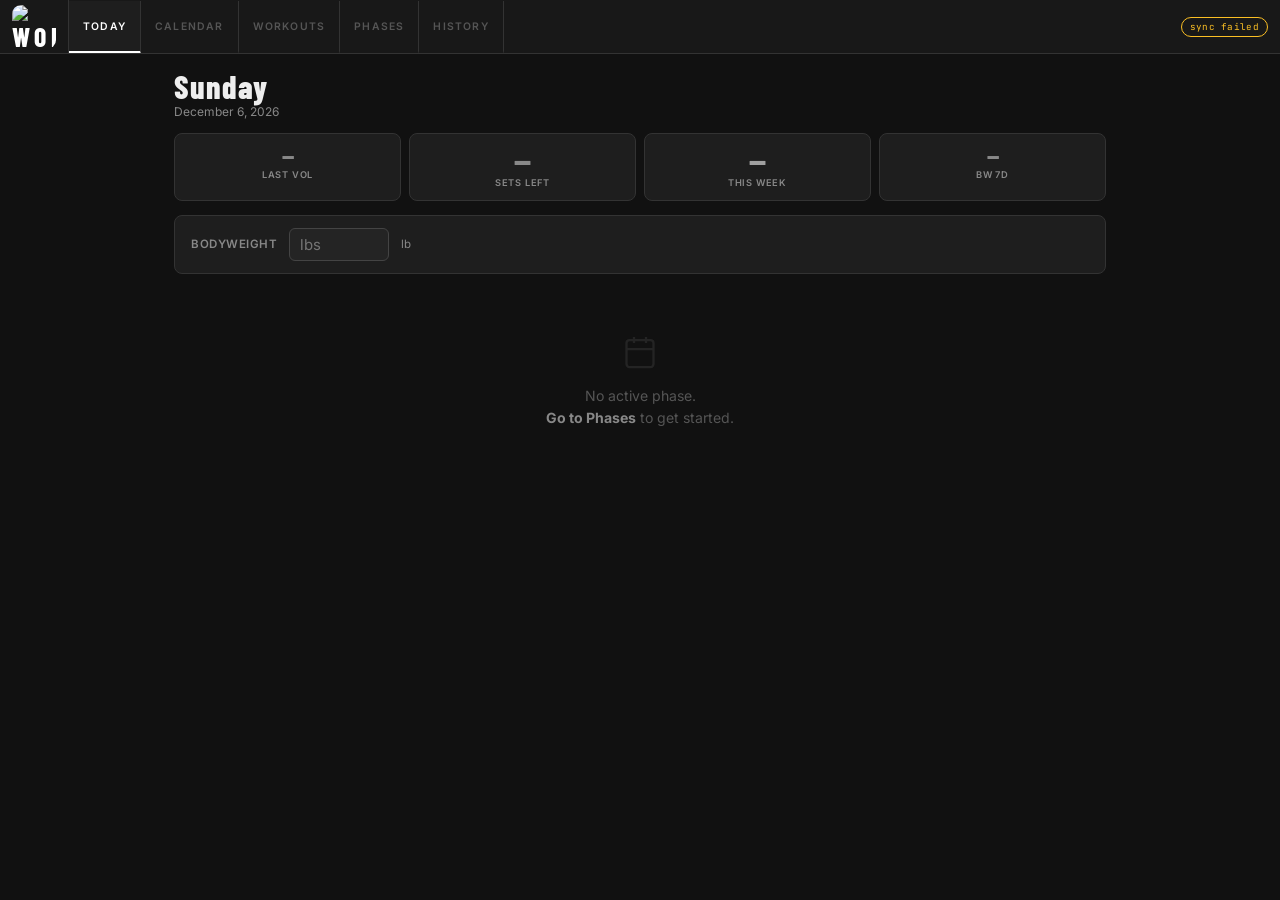
==== index.html @ 8be65e5a "Update index.html" ====
<!DOCTYPE html>
<html lang="en">
<head>
<meta charset="UTF-8">
<meta name="viewport" content="width=device-width, initial-scale=1.0, maximum-scale=1.0, user-scalable=no">
<title>WORK</title>
<link rel="icon" type="image/png" href="./icon-192.png">
<link rel="apple-touch-icon" href="./icon-512.png">
<link rel="manifest" href="./manifest.json">
<meta name="theme-color" content="#111111">
<meta name="apple-mobile-web-app-capable" content="yes">
<meta name="mobile-web-app-capable" content="yes">
<meta name="apple-mobile-web-app-status-bar-style" content="black-translucent">
<meta name="apple-mobile-web-app-title" content="WORK">
<link href="https://fonts.googleapis.com/css2?family=Barlow+Condensed:wght@500;600;700;800&family=Inter:wght@400;500;600&family=JetBrains+Mono:wght@400;500&display=swap" rel="stylesheet">
<style>
:root{
  --bg:#111111;--s0:#181818;--s1:#1e1e1e;--s2:#242424;--s3:#2a2a2a;
  --b0:#333333;--b1:#444444;--b2:#555555;
  --red:#ffffff;--red2:#dddddd;--redg:rgba(255,255,255,.08);
  --blue:#a0a0a0;--blue2:#888888;--blueg:rgba(160,160,160,.1);
  --green:#4ade80;--greeng:rgba(74,222,128,.1);
  --purple:#c084fc;--purpleg:rgba(192,132,252,.1);
  --orange:#fbbf24;--orangeg:rgba(251,191,36,.1);
  --text:#bbbbbb;--text2:#eeeeee;--muted:#555555;--muted2:#888888;
  --danger:#ff5555;--r:8px;
}
*{box-sizing:border-box;margin:0;padding:0;-webkit-tap-highlight-color:transparent}
html,body{height:100%;overflow:hidden;overscroll-behavior:none}
body{background:var(--bg);color:var(--text);font-family:'Inter',sans-serif;font-size:14px;position:fixed;top:0;left:0;right:0;bottom:0;overflow:hidden;overscroll-behavior:none}
#scroll{position:absolute;inset:0;overflow-y:auto;overflow-x:hidden;-webkit-overflow-scrolling:touch;overscroll-behavior-y:contain}

/* NAV */
nav{background:var(--s0);border-bottom:1px solid var(--b0);position:fixed;top:0;left:0;right:0;z-index:200;display:flex;align-items:stretch;height:calc(54px + env(safe-area-inset-top));padding-top:env(safe-area-inset-top);touch-action:none;user-select:none;-webkit-user-select:none;-webkit-touch-callout:none}
nav img{-webkit-user-drag:none;user-drag:none;pointer-events:none}
.nav-logo{font-family:'Barlow Condensed',sans-serif;font-size:1.6rem;font-weight:800;letter-spacing:5px;color:var(--red);padding:0 18px;border-right:1px solid var(--b0);display:flex;align-items:center;flex-shrink:0}
.nav-tabs{display:flex;flex:1;overflow-x:auto;scrollbar-width:none;touch-action:pan-x}
.nav-tabs::-webkit-scrollbar{display:none}
.nav-tab{padding:0 14px;font-size:0.65rem;font-weight:600;letter-spacing:1.2px;text-transform:uppercase;color:var(--muted);cursor:pointer;display:flex;align-items:center;border-right:1px solid var(--b0);white-space:nowrap;border-bottom:3px solid transparent;transition:all .18s;position:relative;top:1px}
.nav-tab:hover{color:var(--text);background:var(--s1)}
.nav-tab.active{color:var(--red);background:var(--s1);border-bottom-color:var(--red)}

/* PAGES */
.page{display:none;padding:calc(70px + env(safe-area-inset-top)) 14px 60px;max-width:960px;margin:0 auto}
.page.active{display:block}

/* TYPE */
.pg-title{font-family:'Barlow Condensed',sans-serif;font-size:1.9rem;font-weight:800;letter-spacing:2px;color:var(--text2);line-height:1}
.pg-sub{font-size:0.78rem;color:var(--muted2);margin-top:3px}
.sec-title{font-family:'Barlow Condensed',sans-serif;font-size:1.05rem;font-weight:700;letter-spacing:1.5px;color:var(--text2);text-transform:uppercase}

/* CARDS */
.card{background:var(--s1);border:1px solid var(--b0);border-radius:var(--r);padding:16px;margin-bottom:12px}

/* BUTTONS */
.btn{display:inline-flex;align-items:center;justify-content:center;gap:5px;padding:9px 16px;border-radius:6px;font-size:0.75rem;font-weight:600;letter-spacing:.5px;cursor:pointer;border:none;transition:all .15s;font-family:'Inter',sans-serif;line-height:1;white-space:nowrap}
.btn-red{background:var(--red);color:#111111}.btn-red:active{background:var(--red2)}
.btn-blue{background:var(--blue);color:#fff}.btn-blue:active{background:var(--blue2)}
.btn-outline{background:transparent;color:var(--text);border:1px solid var(--b1)}.btn-outline:active{border-color:var(--red);color:var(--red)}
.btn-ghost{background:transparent;color:var(--muted);border:none;padding:7px 10px}.btn-ghost:active{color:var(--danger)}
.btn-success{background:var(--green);color:#111111;font-weight:700}
.btn-orange{background:var(--orange);color:#07101f;font-weight:700}
.btn-sm{padding:6px 12px;font-size:0.7rem}
.btn-xs{padding:4px 8px;font-size:0.65rem;border-radius:4px}
.btn-icon{padding:7px;border-radius:6px;background:var(--s2);border:1px solid var(--b0);color:var(--muted2);cursor:pointer;display:inline-flex;align-items:center;justify-content:center;transition:all .15s}
.btn-icon:active{border-color:var(--red);color:var(--red)}

/* FORMS */
input,select,textarea{background:var(--s2);border:1px solid var(--b1);color:var(--text2);border-radius:6px;padding:10px 12px;font-family:'Inter',sans-serif;font-size:16px;width:100%;transition:border-color .15s;-webkit-appearance:none;appearance:none}
input:focus,select:focus,textarea:focus{outline:none;border-color:var(--red);background:var(--s3)}
select{background-image:url("data:image/svg+xml,%3Csvg xmlns='http://www.w3.org/2000/svg' width='12' height='8' viewBox='0 0 12 8'%3E%3Cpath d='M1 1l5 5 5-5' stroke='%236a85a8' stroke-width='1.5' fill='none' stroke-linecap='round'/%3E%3C/svg%3E");background-repeat:no-repeat;background-position:right 12px center;padding-right:32px}
select option{background:var(--s2);color:var(--text2)}
textarea{resize:vertical;min-height:56px;line-height:1.5}
label{font-size:0.65rem;color:var(--muted2);letter-spacing:.8px;text-transform:uppercase;display:block;margin-bottom:5px;font-weight:600}
.field{margin-bottom:12px}
.row2{display:grid;grid-template-columns:1fr 1fr;gap:10px}
.row3{display:grid;grid-template-columns:1fr 1fr 1fr;gap:10px}

/* TAGS */
.tag{display:inline-flex;align-items:center;padding:2px 7px;border-radius:4px;font-size:0.62rem;font-weight:700;letter-spacing:.6px;text-transform:uppercase;gap:3px}
.tag-red{background:var(--redg);color:var(--red);border:1px solid rgba(212,43,43,.2)}
.tag-blue{background:var(--blueg);color:var(--blue);border:1px solid rgba(74,143,212,.2)}
.tag-green{background:var(--greeng);color:var(--green);border:1px solid rgba(45,212,160,.2)}
.tag-purple{background:var(--purpleg);color:var(--purple);border:1px solid rgba(155,127,232,.2)}
.tag-muted{background:rgba(74,98,128,.15);color:var(--muted2);border:1px solid var(--b0)}
.tag-orange{background:var(--orangeg);color:var(--orange);border:1px solid rgba(245,158,11,.2)}

/* DIVIDER */
.div{border:none;border-top:1px solid var(--b0);margin:14px 0}

/* EMPTY */
.empty{text-align:center;padding:48px 20px;color:var(--muted)}
.empty svg{margin-bottom:12px;opacity:.3}
.empty p{font-size:0.88rem;line-height:1.6}
.empty strong{color:var(--muted2)}

/* UTILS */
.fb{display:flex;align-items:center;justify-content:space-between}
.fg{display:flex;align-items:center;gap:8px}
.fwrap{display:flex;align-items:center;gap:8px;flex-wrap:wrap}
.mt4{margin-top:4px}.mt8{margin-top:8px}.mt12{margin-top:12px}.mt16{margin-top:16px}
.mb4{margin-bottom:4px}.mb8{margin-bottom:8px}.mb12{margin-bottom:12px}.mb16{margin-bottom:16px}
.mono{font-family:'JetBrains Mono',monospace}

/* ═══ TODAY ═══ */
.today-hdr{display:flex;align-items:flex-start;justify-content:space-between;margin-bottom:14px;gap:12px}
.today-date{font-family:'Barlow Condensed',sans-serif;font-size:2rem;font-weight:800;letter-spacing:1px;color:var(--text2);line-height:1}
.today-sub{font-size:0.75rem;color:var(--muted2);margin-top:2px}
.stats-row{display:grid;grid-template-columns:repeat(4,1fr);gap:8px;margin-bottom:14px}
.stat-box{background:var(--s1);border:1px solid var(--b0);border-radius:var(--r);padding:12px 8px;text-align:center}
.stat-val{font-family:'Barlow Condensed',sans-serif;font-size:1.8rem;font-weight:800;line-height:1;margin-bottom:2px}
.stat-lbl{font-size:0.58rem;color:var(--muted2);letter-spacing:.8px;text-transform:uppercase;font-weight:600}
.workout-preview{background:var(--s1);border:1px solid var(--b0);border-radius:var(--r);overflow:hidden;margin-bottom:12px}
.workout-preview-hdr{padding:12px 16px;border-bottom:1px solid var(--b0);display:flex;align-items:center;justify-content:space-between}
.workout-preview-name{font-family:'Barlow Condensed',sans-serif;font-size:1.25rem;font-weight:700;letter-spacing:1px;color:var(--text2)}
.ex-row-preview{padding:9px 16px;border-bottom:1px solid var(--b0);display:flex;align-items:center;gap:10px}
.ex-row-preview:last-child{border-bottom:none}
.ex-preview-name{font-weight:500;font-size:0.85rem;flex:1;color:var(--text2)}
.ex-preview-meta{font-size:0.72rem;color:var(--muted2)}
.workout-preview-footer{padding:12px 16px;background:var(--s0)}
.log-summary{background:var(--s1);border:1px solid var(--b0);border-radius:var(--r);overflow:hidden;margin-bottom:12px}
.log-summary-hdr{padding:10px 16px;background:rgba(45,212,160,.06);border-bottom:1px solid rgba(45,212,160,.15);display:flex;align-items:center;gap:8px}
.log-entry-row{padding:9px 16px;border-bottom:1px solid var(--b0)}
.log-entry-row:last-child{border-bottom:none}

/* completion bar */
.comp-bar-wrap{height:4px;background:var(--b0);border-radius:2px;overflow:hidden;margin-top:6px}
.comp-bar{height:100%;background:var(--green);border-radius:2px;transition:width .4s}

/* bodyweight input on today */
.bw-input-row{background:var(--s1);border:1px solid var(--b0);border-radius:var(--r);padding:12px 16px;margin-bottom:12px;display:flex;align-items:center;gap:12px}

/* ═══ REST TIMER ═══ */
.timer-bar{position:fixed;bottom:0;left:0;right:0;z-index:500;background:var(--s0);border-top:1px solid var(--b0);padding:10px 16px calc(10px + env(safe-area-inset-bottom));display:none;align-items:center;gap:12px;max-width:600px;margin:0 auto}
.timer-bar.active{display:flex}
.timer-ring{width:44px;height:44px;flex-shrink:0;position:relative}
.timer-ring svg{transform:rotate(-90deg)}
.timer-ring-bg{fill:none;stroke:var(--b1);stroke-width:3}
.timer-ring-fg{fill:none;stroke:var(--green);stroke-width:3;stroke-dasharray:113;stroke-dashoffset:0;transition:stroke-dashoffset .9s linear,stroke .3s}
.timer-ring-fg.warn{stroke:var(--orange)}
.timer-ring-fg.done{stroke:var(--red)}
.timer-num{position:absolute;inset:0;display:flex;align-items:center;justify-content:center;font-family:'Barlow Condensed',sans-serif;font-size:0.9rem;font-weight:700;color:var(--text2)}
.timer-info{flex:1}
.timer-label{font-size:0.72rem;color:var(--muted2);margin-bottom:1px}
.timer-msg{font-size:0.85rem;font-weight:600;color:var(--text2)}

/* ═══ BUILDER ═══ */
.builder-layout{display:grid;grid-template-columns:280px 1fr;gap:14px;align-items:start}
.workout-list-panel{background:var(--s1);border:1px solid var(--b0);border-radius:var(--r);overflow:hidden;position:sticky;top:calc(70px + env(safe-area-inset-top))}
.panel-hdr{padding:10px 14px;border-bottom:1px solid var(--b0);display:flex;align-items:center;justify-content:space-between;background:var(--s0)}
.panel-hdr-title{font-family:'Barlow Condensed',sans-serif;font-size:0.9rem;font-weight:700;letter-spacing:1.5px;text-transform:uppercase;color:var(--muted2)}
.w-list-item{padding:11px 14px;border-bottom:1px solid var(--b0);cursor:pointer;transition:all .15s;display:flex;align-items:center;gap:8px}
.w-list-item:last-child{border-bottom:none}
.w-list-item:hover,.w-list-item.active{background:var(--s2)}
.w-list-item.active{border-left:3px solid var(--red)}
.w-list-dot{width:6px;height:6px;border-radius:50%;background:var(--b2);flex-shrink:0}
.w-list-item.active .w-list-dot{background:var(--red)}
.w-list-name{font-weight:600;font-size:0.85rem;color:var(--text2);margin-bottom:1px}
.w-list-meta{font-size:0.7rem;color:var(--muted2)}
.editor-panel{background:var(--s1);border:1px solid var(--b0);border-radius:var(--r);overflow:hidden}
.editor-hdr{padding:12px 16px;border-bottom:1px solid var(--b0);background:var(--s0);display:flex;align-items:center;justify-content:space-between}
.editor-body{padding:14px}
.workout-name-input{background:transparent;border:none;border-bottom:2px solid var(--b1);border-radius:0;font-family:'Barlow Condensed',sans-serif;font-size:1.4rem;font-weight:700;letter-spacing:1px;color:var(--text2);padding:6px 0;width:100%;transition:border-color .15s}
.workout-name-input:focus{outline:none;border-bottom-color:var(--red);background:transparent}
.ex-card{background:var(--s2);border:1px solid var(--b0);border-radius:var(--r);margin-bottom:10px;overflow:hidden;transition:border-color .2s,box-shadow .2s}
.ex-card.dragging{opacity:.4;border-style:dashed}
.ex-card.drag-over{border-color:var(--blue);box-shadow:0 0 0 2px rgba(74,143,212,.2)}
.ex-card.type-run{border-color:rgba(155,127,232,.35)}
.ex-card.type-bw{border-color:rgba(45,212,160,.25)}
.alt-toggle-btn{background:var(--s3);border:1px solid var(--b1);color:var(--muted2);border-radius:6px;padding:6px 10px;font-size:0.68rem;font-weight:600;cursor:pointer;white-space:nowrap;font-family:'Inter',sans-serif;flex-shrink:0;transition:all .15s}
.alt-toggle-btn.on{border-color:#fbbf24;color:#fbbf24;background:rgba(251,191,36,.08)}
.alt-block{background:var(--s0);border:1px solid rgba(251,191,36,.25);border-radius:6px;padding:10px;margin-bottom:10px}
.alt-label{font-size:0.62rem;font-weight:700;letter-spacing:.8px;text-transform:uppercase;color:#fbbf24;margin-bottom:6px}
.week-badge-a{display:inline-block;padding:1px 6px;border-radius:3px;font-size:0.58rem;font-weight:700;letter-spacing:.5px;text-transform:uppercase;background:rgba(255,255,255,.1);color:var(--text2);margin-right:3px}
.week-badge-b{display:inline-block;padding:1px 6px;border-radius:3px;font-size:0.58rem;font-weight:700;letter-spacing:.5px;text-transform:uppercase;background:rgba(251,191,36,.15);color:#fbbf24;margin-right:3px}
.ex-card-hdr{padding:9px 12px;display:flex;align-items:center;gap:7px;border-bottom:1px solid var(--b0);background:var(--s3);cursor:pointer;user-select:none}
.ex-drag{display:flex;flex-direction:column;gap:3px;padding:4px 2px;cursor:grab;opacity:.35;flex-shrink:0;touch-action:none}
.ex-drag:hover{opacity:.8}
.ex-drag span{display:block;width:14px;height:2px;background:var(--muted2);border-radius:1px}
.ex-order-btns{display:flex;gap:2px;flex-shrink:0}
.ex-order-btn{width:22px;height:22px;border-radius:4px;background:var(--s2);border:1px solid var(--b1);color:var(--muted2);cursor:pointer;display:flex;align-items:center;justify-content:center;font-size:0.6rem;transition:all .15s}
.ex-order-btn:hover:not(.dim){border-color:var(--blue);color:var(--blue)}
.ex-order-btn.dim{opacity:.2;cursor:default}
.ex-badge{font-family:'Barlow Condensed',sans-serif;font-size:1rem;font-weight:700;width:24px;height:24px;border-radius:5px;display:flex;align-items:center;justify-content:center;flex-shrink:0;background:var(--redg);color:var(--red)}
.ex-badge.run{background:var(--purpleg);color:var(--purple)}
.ex-badge.bw{background:var(--greeng);color:var(--green)}
.ex-name-display{flex:1;font-weight:600;font-size:0.85rem;color:var(--text2);min-width:0;overflow:hidden;text-overflow:ellipsis;white-space:nowrap}
.ex-name-display.empty-name{color:var(--muted);font-weight:400;font-style:italic}
.ex-collapse-btn{color:var(--muted);font-size:0.65rem;flex-shrink:0;transition:transform .2s}
.ex-collapse-btn.open{transform:rotate(180deg)}
.ex-card-body{padding:12px}
.ex-card-body.collapsed{display:none}
.type-toggle{display:flex;background:var(--s0);border:1px solid var(--b0);border-radius:6px;overflow:hidden;margin-bottom:10px}
.type-btn{flex:1;padding:7px 4px;text-align:center;font-size:0.62rem;font-weight:700;letter-spacing:.5px;text-transform:uppercase;cursor:pointer;color:var(--muted);border:none;background:none;font-family:'Inter',sans-serif;transition:all .15s}
.type-btn.lift-on{background:var(--redg);color:var(--red)}
.type-btn.bw-on{background:var(--greeng);color:var(--green)}
.type-btn.run-on{background:var(--purpleg);color:var(--purple)}
.name-selector{display:flex;gap:6px;margin-bottom:10px}
.name-selector select,.name-selector input{flex:1}
.toggle-custom{background:var(--s3);border:1px solid var(--b1);color:var(--muted2);border-radius:6px;padding:9px 10px;font-size:0.68rem;font-weight:600;cursor:pointer;white-space:nowrap;font-family:'Inter',sans-serif;flex-shrink:0;transition:all .15s}
.toggle-custom.on{border-color:var(--blue);color:var(--blue);background:var(--blueg)}
.sets-area{margin-bottom:10px}
.set-hdr{display:grid;gap:6px;margin-bottom:5px;padding:0 2px}
.set-hdr-lift{grid-template-columns:30px 1fr 1fr 26px}
.set-hdr-bw{grid-template-columns:30px 1fr 26px}
.set-hdr span{font-size:0.58rem;color:var(--muted2);text-transform:uppercase;letter-spacing:.6px;font-weight:600}
.set-row{display:grid;gap:6px;align-items:center;margin-bottom:6px}
.set-row-lift{grid-template-columns:30px 1fr 1fr 26px}
.set-row-bw{grid-template-columns:30px 1fr 26px}
.set-num{font-family:'JetBrains Mono',monospace;font-size:0.65rem;color:var(--muted2);text-align:center;background:var(--s0);border-radius:4px;padding:4px 3px;border:1px solid var(--b0)}
.set-del{width:26px;height:26px;border-radius:5px;background:transparent;border:1px solid var(--b0);color:var(--muted);cursor:pointer;display:flex;align-items:center;justify-content:center;font-size:0.6rem;transition:all .15s}
.set-del:active{border-color:var(--danger);color:var(--danger)}
.add-set-btn{width:100%;padding:8px;background:transparent;border:1px dashed var(--b1);border-radius:6px;color:var(--muted2);font-size:0.7rem;font-weight:600;letter-spacing:.5px;cursor:pointer;text-align:center;font-family:'Inter',sans-serif;transition:all .15s;text-transform:uppercase}
.add-set-btn:active{border-color:var(--red);color:var(--red);background:var(--redg)}
.run-grid{display:grid;grid-template-columns:1fr 1fr 1fr;gap:8px;margin-bottom:10px}
.add-ex-strip{display:flex;gap:6px;padding:10px 14px;border-top:1px solid var(--b0);background:var(--s0)}
.add-ex-btn{flex:1;padding:9px 6px;border-radius:6px;font-size:0.68rem;font-weight:700;letter-spacing:.5px;text-transform:uppercase;cursor:pointer;border:1px solid var(--b1);background:var(--s1);color:var(--muted2);font-family:'Inter',sans-serif;text-align:center;transition:all .15s}
.add-ex-btn:hover{background:var(--s2)}
.add-ex-btn.lift:hover{border-color:var(--red);color:var(--red);background:var(--redg)}
.add-ex-btn.bw:hover{border-color:var(--green);color:var(--green);background:var(--greeng)}
.add-ex-btn.run:hover{border-color:var(--purple);color:var(--purple);background:var(--purpleg)}

/* ═══ CALENDAR ═══ */
.cal-tabs{display:flex;background:var(--s0);border:1px solid var(--b0);border-radius:7px;overflow:hidden;margin-bottom:14px}
.cal-tab{flex:1;padding:8px;text-align:center;font-size:0.7rem;font-weight:600;letter-spacing:.5px;text-transform:uppercase;cursor:pointer;color:var(--muted);background:none;border:none;transition:all .15s;font-family:'Inter',sans-serif}
.cal-tab.active{background:var(--red);color:#111111}
.cal-week-lbl{font-size:0.65rem;font-weight:700;letter-spacing:1.5px;text-transform:uppercase;color:var(--muted);margin-bottom:5px;font-family:'Barlow Condensed',sans-serif}
.week-grid{display:grid;grid-template-columns:repeat(7,1fr);gap:4px;margin-bottom:12px}
.day-cell{background:var(--s1);border:1px solid var(--b0);border-radius:6px;padding:7px 3px;text-align:center;cursor:pointer;transition:all .15s;min-height:66px;display:flex;flex-direction:column;align-items:center;gap:2px}
.day-cell:not(.rest):not(.future):active{background:var(--s2);border-color:var(--red)}
.day-cell.today{border-color:var(--red);background:rgba(212,43,43,.06)}
.day-cell.rest{opacity:.28;cursor:default}
.day-cell.future{opacity:.5}
.day-cell.manual-rest{opacity:.4;background:rgba(245,158,11,.04);border-color:rgba(245,158,11,.3)}
.day-cell.logged{border-color:var(--green);background:rgba(45,212,160,.05)}
.day-nm{font-size:0.52rem;color:var(--muted);letter-spacing:1px;text-transform:uppercase;font-weight:700}
.day-n{font-family:'Barlow Condensed',sans-serif;font-size:1.35rem;font-weight:800;line-height:1;color:var(--text)}
.day-cell.today .day-n{color:var(--red)}
.day-wlbl{font-size:0.5rem;color:var(--blue);background:var(--blueg);padding:1px 3px;border-radius:3px;width:100%;overflow:hidden;text-overflow:ellipsis;white-space:nowrap;border:1px solid rgba(74,143,212,.15)}
.day-chk{font-size:0.58rem;color:var(--green)}
/* monthly cal */
.month-nav{display:flex;align-items:center;justify-content:space-between;margin-bottom:10px}
.month-title{font-family:'Barlow Condensed',sans-serif;font-size:1.1rem;font-weight:700;letter-spacing:1px}
.month-grid{display:grid;grid-template-columns:repeat(7,1fr);gap:3px;margin-bottom:14px}
.month-day-hdr{font-size:0.55rem;color:var(--muted);text-align:center;text-transform:uppercase;letter-spacing:.8px;font-weight:700;padding-bottom:4px}
.month-cell{background:var(--s1);border:1px solid var(--b0);border-radius:5px;min-height:46px;padding:4px;cursor:pointer;transition:all .15s;display:flex;flex-direction:column;gap:2px}
.month-cell.empty{background:transparent;border-color:transparent;cursor:default}
.month-cell.today{border-color:var(--red);background:rgba(212,43,43,.06)}
.month-cell.logged{border-color:var(--green);background:rgba(45,212,160,.05)}
.month-cell.rest-day{opacity:.3}
.month-cell.manual-rest-day{opacity:.45;border-color:rgba(245,158,11,.3)}
.month-n{font-family:'Barlow Condensed',sans-serif;font-size:1rem;font-weight:700;line-height:1;color:var(--text2)}
.month-cell.today .month-n{color:var(--red)}
.month-wlbl{font-size:0.5rem;color:var(--blue);white-space:nowrap;overflow:hidden;text-overflow:ellipsis}
.month-chk{font-size:0.55rem;color:var(--green)}

/* ═══ LOG MODAL ═══ */
.overlay{display:none;position:fixed;inset:0;background:rgba(0,0,0,.8);z-index:300;align-items:flex-end;justify-content:center;padding:0}
.overlay.open{display:flex}
.modal{background:var(--s1);border-top:1px solid var(--b1);border-radius:16px 16px 0 0;width:100%;max-width:600px;max-height:92vh;overflow:hidden;display:flex;flex-direction:column}
.modal-hdr{padding:14px 18px 12px;border-bottom:1px solid var(--b0);display:flex;align-items:center;justify-content:space-between;flex-shrink:0;background:var(--s0)}
.modal-title{font-family:'Barlow Condensed',sans-serif;font-size:1.15rem;font-weight:700;letter-spacing:1px;color:var(--text2)}
.modal-close{width:28px;height:28px;border-radius:6px;background:var(--s2);border:none;color:var(--muted2);cursor:pointer;display:flex;align-items:center;justify-content:center;font-size:1rem}
.modal-scroll{flex:1;overflow-y:auto;padding:12px 14px}
.modal-footer{padding:10px 14px calc(10px + env(safe-area-inset-bottom));border-top:1px solid var(--b0);flex-shrink:0;background:var(--s0);display:flex;gap:8px}
.modal-footer .btn{flex:1;padding:11px}

/* completion strip in modal header */
.modal-comp{display:flex;align-items:center;gap:8px;padding:8px 14px;background:var(--s0);border-bottom:1px solid var(--b0);flex-shrink:0}
.modal-comp-pct{font-family:'Barlow Condensed',sans-serif;font-size:1rem;font-weight:700;color:var(--green);min-width:36px}
.modal-comp-bar{flex:1;height:5px;background:var(--b0);border-radius:3px;overflow:hidden}
.modal-comp-fill{height:100%;background:var(--green);border-radius:3px;transition:width .3s}

.log-ex{background:var(--s2);border:1px solid var(--b0);border-radius:var(--r);margin-bottom:10px;overflow:hidden}
.log-ex.type-run{border-color:rgba(155,127,232,.3)}
.log-ex-hdr{padding:9px 14px;background:var(--s3);border-bottom:1px solid var(--b0);display:flex;align-items:center;gap:8px}
.log-ex-name{font-family:'Barlow Condensed',sans-serif;font-size:1rem;font-weight:700;letter-spacing:.8px;color:var(--text2)}
.log-ex-body{padding:10px 12px}
.log-set-grid{display:grid;gap:6px;align-items:center;margin-bottom:6px}
.lsg-lift{grid-template-columns:26px 1fr 1fr 34px 26px}
.lsg-bw{grid-template-columns:26px 1fr 34px 26px}
.log-set-num{font-family:'JetBrains Mono',monospace;font-size:0.65rem;color:var(--muted2);text-align:center;background:var(--s0);border-radius:4px;padding:4px 2px}
.sync-badge{align-self:center;font-size:0.58rem;font-family:'JetBrains Mono',monospace;letter-spacing:.3px;padding:3px 8px;border-radius:20px;white-space:nowrap;cursor:pointer;margin:0 12px;flex-shrink:0;border:1px solid transparent;transition:all .2s}
.sync-badge.sb-ok{color:var(--muted2);border-color:var(--b1)}
.sync-badge.sb-wait{color:var(--blue);border-color:var(--blue)}
.sync-badge.sb-off{color:var(--muted);border-color:var(--b1)}
.sync-badge.sb-err{color:var(--orange);border-color:var(--orange)}
.draft-notice{display:flex;align-items:center;gap:8px;padding:8px 11px;margin-bottom:10px;border:1px solid var(--orange);border-radius:7px;font-size:0.7rem;color:var(--orange)}
.chk{width:26px;height:26px;border-radius:5px;border:1.5px solid var(--b2);background:transparent;cursor:pointer;display:flex;align-items:center;justify-content:center;transition:all .15s;flex-shrink:0}
.chk.on{background:var(--green);border-color:var(--green)}
.chk svg{width:12px;height:12px;stroke:#07101f;fill:none;stroke-width:2.5;stroke-linecap:round;stroke-linejoin:round;display:none}
.chk.on svg{display:block}
.pr-badge{font-size:0.58rem;font-weight:700;color:var(--red);background:var(--redg);padding:1px 5px;border-radius:3px;border:1px solid rgba(212,43,43,.2)}
.log-run-grid{display:grid;grid-template-columns:1fr 1fr 1fr;gap:8px;margin-bottom:8px}
.log-pr-hint{font-size:0.68rem;color:var(--muted2);padding:3px 0 7px;display:flex;align-items:center;gap:5px}
/* Last session comparison row */
.log-last-row{display:grid;gap:6px;align-items:center;margin-bottom:2px;opacity:.45}
.log-last-lift{grid-template-columns:26px 1fr 1fr 34px 26px}
.log-last-bw{grid-template-columns:26px 1fr 34px 26px}
.log-last-val{font-size:0.68rem;color:var(--muted2);font-family:'JetBrains Mono',monospace;background:var(--s0);border:1px solid var(--b0);border-radius:4px;padding:4px 8px;text-align:center}
.log-last-lbl{font-size:0.58rem;color:var(--muted);text-align:center;font-family:'JetBrains Mono',monospace}
/* Quick weight buttons */
.qw-btns{display:flex;gap:3px;margin-bottom:5px}
.qw-btn{flex:1;padding:5px 4px;background:var(--s3);border:1px solid var(--b1);border-radius:4px;color:var(--muted2);font-size:0.62rem;font-weight:700;cursor:pointer;font-family:'Inter',sans-serif;text-align:center;transition:all .15s}
.qw-btn:active{border-color:var(--red);color:var(--red);background:rgba(255,255,255,.06)}
.qw-btn.minus{color:var(--muted)}
/* timer button in set row */
.timer-btn{width:32px;height:32px;border-radius:5px;background:var(--s0);border:1px solid var(--b1);color:var(--muted2);cursor:pointer;display:flex;align-items:center;justify-content:center;flex-shrink:0;font-size:0.65rem;transition:all .15s}
.timer-btn:active{border-color:var(--orange);color:var(--orange);background:var(--orangeg)}
.timer-btn.running{border-color:var(--orange);color:var(--orange);background:var(--orangeg)}

/* ═══ PHASES ═══ */
.phase-card{background:var(--s1);border:1px solid var(--b0);border-radius:var(--r);overflow:hidden;margin-bottom:10px}
.phase-card.active-p .phase-card-hdr{background:rgba(212,43,43,.07);border-bottom-color:rgba(212,43,43,.2)}
.phase-card-hdr{padding:13px 16px;border-bottom:1px solid var(--b0);display:flex;align-items:flex-start;justify-content:space-between;gap:10px}
.phase-name{font-weight:700;font-size:0.98rem;color:var(--text2);display:flex;align-items:center;gap:8px;flex-wrap:wrap}
.phase-meta{font-size:0.72rem;color:var(--muted2);margin-top:3px}
.phase-sched{padding:10px 16px;display:flex;gap:5px;flex-wrap:wrap}
.sched-chip{font-size:0.62rem;padding:3px 7px;border-radius:4px;background:var(--s2);border:1px solid var(--b0);color:var(--muted2);font-weight:600}
.sched-chip.on{border-color:rgba(74,143,212,.4);color:var(--blue);background:var(--blueg)}
.day-assign{display:flex;align-items:center;gap:10px;padding:6px 0;border-bottom:1px solid var(--b0)}
/* Phase summary */
.phase-summary-session{background:var(--s2);border:1px solid var(--b0);border-radius:6px;margin-bottom:8px;overflow:hidden}
.phase-summary-session-hdr{padding:9px 12px;display:flex;align-items:center;justify-content:space-between;cursor:pointer;gap:8px}
.phase-summary-session-hdr:active{background:var(--s3)}
.phase-summary-session-body{padding:0 12px 10px;border-top:1px solid var(--b0);display:none}
.phase-summary-ex{padding-top:8px;margin-bottom:4px}
.phase-summary-ex-name{font-size:0.8rem;font-weight:600;color:var(--text2);margin-bottom:3px;display:flex;align-items:center;gap:6px}
.phase-summary-set{font-size:0.7rem;color:var(--muted2);font-family:'JetBrains Mono',monospace;padding:1px 0}
.phase-stat-grid{display:grid;grid-template-columns:repeat(3,1fr);gap:8px;margin-bottom:14px}
.phase-stat{background:var(--s2);border:1px solid var(--b0);border-radius:6px;padding:10px;text-align:center}
.phase-stat-val{font-family:'Barlow Condensed',sans-serif;font-size:1.5rem;font-weight:800;line-height:1;margin-bottom:2px}
.phase-stat-lbl{font-size:0.58rem;color:var(--muted2);letter-spacing:.6px;text-transform:uppercase;font-weight:600}
.day-assign:last-child{border-bottom:none}
.phase-day-lbl{font-family:'Barlow Condensed',sans-serif;font-size:0.88rem;font-weight:700;color:var(--muted2);letter-spacing:.5px;white-space:nowrap;padding-right:4px}
/* Phase calendar builder */
.pc-week-lbl{font-size:0.65rem;font-weight:700;letter-spacing:1.5px;text-transform:uppercase;color:var(--muted);margin-bottom:5px;font-family:'Barlow Condensed',sans-serif}
.pc-grid{display:grid;grid-template-columns:repeat(7,1fr);gap:5px;margin-bottom:12px}
.pc-day{border-radius:6px;padding:6px 3px;text-align:center;cursor:pointer;transition:all .15s;min-height:58px;display:flex;flex-direction:column;align-items:center;gap:2px;border:1px solid var(--b0);background:var(--s2);position:relative}
.pc-day:active{transform:scale(.96)}
.pc-day.has-workout{border-color:var(--red);background:rgba(255,255,255,.06)}
.pc-day.rest-day{opacity:.35}
.pc-day-nm{font-size:0.52rem;color:var(--muted);letter-spacing:1px;text-transform:uppercase;font-weight:700}
.pc-day-n{font-family:'Barlow Condensed',sans-serif;font-size:1.2rem;font-weight:800;line-height:1;color:var(--text)}
.pc-day-wo{font-size:0.48rem;color:var(--text2);background:rgba(255,255,255,.12);padding:2px 4px;border-radius:3px;width:100%;overflow:hidden;text-overflow:ellipsis;white-space:nowrap;line-height:1.3}
/* Workout picker sheet */
.wo-picker-ov{display:none;position:fixed;inset:0;background:rgba(0,0,0,.7);z-index:400;align-items:flex-end;justify-content:center}
.wo-picker-ov.open{display:flex}
.wo-picker{background:var(--s1);border-top:1px solid var(--b1);border-radius:16px 16px 0 0;width:100%;max-width:600px;max-height:70vh;overflow:hidden;display:flex;flex-direction:column}
.wo-picker-hdr{padding:14px 16px;border-bottom:1px solid var(--b0);background:var(--s0);flex-shrink:0;display:flex;align-items:center;justify-content:space-between}
.wo-picker-title{font-family:'Barlow Condensed',sans-serif;font-size:1.1rem;font-weight:700;letter-spacing:1px;color:var(--text2)}
.wo-picker-list{overflow-y:auto;flex:1}
.wo-picker-item{padding:13px 16px;border-bottom:1px solid var(--b0);cursor:pointer;display:flex;align-items:center;gap:10px;transition:background .15s}
.wo-picker-item:last-child{border-bottom:none}
.wo-picker-item:active{background:var(--s2)}
.wo-picker-item.selected{background:rgba(255,255,255,.06)}
.wo-picker-item.selected .wo-picker-dot{background:var(--red)}
.wo-picker-dot{width:8px;height:8px;border-radius:50%;background:var(--b2);flex-shrink:0}
.wo-picker-name{font-weight:600;font-size:0.88rem;color:var(--text2)}
.wo-picker-meta{font-size:0.72rem;color:var(--muted2);margin-top:1px}
.wo-rest-item{padding:13px 16px;border-bottom:1px solid var(--b0);cursor:pointer;display:flex;align-items:center;gap:10px;color:var(--muted2);font-size:0.85rem;font-weight:600}
.wo-rest-item:active{background:var(--s2)}
.day-assign:last-child{border-bottom:none}
.day-lbl{font-family:'Barlow Condensed',sans-serif;font-size:0.88rem;font-weight:700;letter-spacing:.5px;color:var(--muted2);min-width:48px}

/* ═══ HISTORY ═══ */
.hist-card{background:var(--s1);border:1px solid var(--b0);border-radius:var(--r);margin-bottom:8px;overflow:hidden}
.hist-card-hdr{padding:11px 14px;display:flex;align-items:center;justify-content:space-between;gap:8px;cursor:pointer}
.hist-card-hdr:active{background:var(--s2)}
.hist-name{font-weight:600;font-size:0.88rem;color:var(--text2)}
.hist-date{font-size:0.65rem;color:var(--muted2);font-family:'JetBrains Mono',monospace;margin-top:2px}
.hist-detail{padding:0 14px 12px;border-top:1px solid var(--b0)}
.hist-ex{padding-top:10px}
.hist-ex-name{font-size:0.8rem;font-weight:600;color:var(--text2);display:flex;align-items:center;gap:6px;margin-bottom:3px}
.hist-set{font-size:0.72rem;color:var(--muted2);font-family:'JetBrains Mono',monospace;padding:1px 0}
.pr-card{background:var(--s1);border:1px solid var(--b0);border-radius:var(--r);padding:11px 14px;margin-bottom:7px;display:flex;align-items:center;justify-content:space-between;gap:10px;cursor:pointer}
.pr-name{font-weight:600;font-size:0.88rem;color:var(--text2)}
.pr-date{font-size:0.65rem;color:var(--muted2);font-family:'JetBrains Mono',monospace;margin-top:2px}
.pr-stat{text-align:right}
.pr-weight{font-family:'Barlow Condensed',sans-serif;font-size:1.4rem;font-weight:800;color:var(--red);line-height:1}
.pr-reps{font-size:0.7rem;color:var(--muted2);margin-top:1px}

/* chart canvas */
.chart-wrap{background:var(--s2);border-radius:6px;padding:12px;margin-top:8px;position:relative}
canvas.chart{width:100%!important;height:160px!important}

/* ═══ STABS ═══ */
.stabs{display:flex;background:var(--s0);border:1px solid var(--b0);border-radius:7px;overflow:hidden;margin-bottom:14px}
.stab{flex:1;padding:8px;text-align:center;font-size:0.68rem;font-weight:600;letter-spacing:.5px;text-transform:uppercase;cursor:pointer;color:var(--muted);background:none;border:none;transition:all .15s;font-family:'Inter',sans-serif}
.stab.active{background:var(--red);color:#111111}

/* BACKUP */
.backup-box{background:var(--s1);border:1px solid var(--b0);border-radius:var(--r);padding:14px;margin-top:14px}
.backup-box-title{font-size:0.7rem;font-weight:700;letter-spacing:.8px;text-transform:uppercase;color:var(--muted2);margin-bottom:8px}

/* PHASE MODAL */
.pm-overlay{display:none;position:fixed;inset:0;background:rgba(0,0,0,.8);z-index:300;align-items:flex-end;justify-content:center;padding:0}
.pm-overlay.open{display:flex}
.pm-modal{background:var(--s1);border-top:1px solid var(--b1);border-radius:16px 16px 0 0;width:100%;max-width:600px;max-height:92vh;overflow:hidden;display:flex;flex-direction:column}
.pm-hdr{padding:14px 18px;border-bottom:1px solid var(--b0);display:flex;align-items:center;justify-content:space-between;background:var(--s0);flex-shrink:0}
.pm-scroll{flex:1;overflow-y:auto;padding:14px}
.pm-footer{padding:10px 14px;border-top:1px solid var(--b0);background:var(--s0);flex-shrink:0;display:flex;gap:8px}
.pm-footer .btn{flex:1;padding:11px}

::-webkit-scrollbar{width:4px}
::-webkit-scrollbar-track{background:transparent}
::-webkit-scrollbar-thumb{background:var(--b1);border-radius:2px}

@media(max-width:680px){
  .builder-layout{grid-template-columns:1fr}
  .workout-list-panel{position:static}
  .run-grid{grid-template-columns:1fr}
  .row3{grid-template-columns:1fr 1fr}
  .stats-row{grid-template-columns:repeat(2,1fr)}
  .log-run-grid{grid-template-columns:1fr}
  .lsg-lift{grid-template-columns:26px 1fr 1fr 34px 26px}
}
@media(max-width:400px){
  .stats-row{grid-template-columns:repeat(2,1fr)}
}
</style>
</head>
<body>

<nav>
  <div class="nav-logo" style="padding:0 12px"><img src="./icon-192.png" alt="WORK" draggable="false" style="height:44px;width:44px;border-radius:9px;display:block"></div>
  <div class="nav-tabs">
    <div class="nav-tab active" onclick="go('today')">Today</div>
    <div class="nav-tab" onclick="go('calendar')">Calendar</div>
    <div class="nav-tab" onclick="go('builder')">Workouts</div>
    <div class="nav-tab" onclick="go('phases')">Phases</div>
    <div class="nav-tab" onclick="go('history')">History</div>
  </div>
  <div class="sync-badge sb-off" id="sync-badge" onclick="manualSync()">local only</div>
</nav>

<div id="scroll">

<div id="page-today" class="page active"><div id="today-body"></div></div>

<div id="page-calendar" class="page">
  <div class="fb mb12"><div><div class="pg-title">Calendar</div><div class="pg-sub">Tap a day to log · long-press to mark rest</div></div></div>
  <div class="cal-tabs">
    <button class="cal-tab active" onclick="calTab('phase')">Phase View</button>
    <button class="cal-tab" onclick="calTab('month')">Monthly</button>
  </div>
  <div id="cal-phase-view"><div id="cal-body"></div></div>
  <div id="cal-month-view" style="display:none"><div id="cal-month-body"></div></div>
</div>

<div id="page-builder" class="page">
  <div class="fb mb14">
    <div><div class="pg-title">Workouts</div><div class="pg-sub">Build and save your workout templates</div></div>
    <button class="btn btn-red btn-sm" onclick="newWorkout()">+ New</button>
  </div>
  <div class="builder-layout">
    <div class="workout-list-panel" id="workout-list-panel">
      <div class="panel-hdr"><span class="panel-hdr-title">Saved</span><span id="wcount" style="font-size:0.68rem;color:var(--muted2)"></span></div>
      <div id="workout-list-items"><div class="empty" style="padding:20px 14px"><p style="font-size:0.8rem">No workouts yet</p></div></div>
    </div>
    <div class="editor-panel" id="editor-panel">
      <div class="editor-hdr">
        <span class="sec-title" id="editor-label" style="color:var(--muted2);font-size:0.9rem">Select or create a workout</span>
        <div class="fg" id="editor-hdr-btns" style="display:none">
          <button class="btn btn-ghost btn-sm" onclick="cancelEdit()">Cancel</button>
          <button class="btn btn-red btn-sm" onclick="saveWorkout()">Save</button>
        </div>
      </div>
      <div class="editor-body" id="editor-body">
        <div class="empty" style="padding:36px 20px">
          <svg width="36" height="36" viewBox="0 0 24 24" fill="none" stroke="currentColor" stroke-width="1.5"><rect x="3" y="3" width="18" height="18" rx="2"/><path d="M12 8v8M8 12h8"/></svg>
          <p>Pick a workout from the list<br>or create a new one</p>
        </div>
      </div>
      <div class="add-ex-strip" id="add-ex-strip" style="display:none">
        <div class="add-ex-btn lift" onclick="syncED();addEx('lift')">+ Lift</div>
        <div class="add-ex-btn bw" onclick="syncED();addEx('bw')">+ Bodyweight</div>
        <div class="add-ex-btn run" onclick="syncED();addEx('run')">+ Run</div>
      </div>
    </div>
  </div>
</div>

<div id="page-phases" class="page">
  <div class="fb mb14">
    <div><div class="pg-title">Phases</div><div class="pg-sub">Training blocks — assign workouts to days</div></div>
    <button class="btn btn-red btn-sm" onclick="openNewPhase()">+ New</button>
  </div>
  <div id="phases-body"></div>
</div>

<div id="page-history" class="page">
  <div class="pg-title mb4">History</div>
  <div class="pg-sub mb14">Sessions, records, and progress</div>
  <div class="stabs">
    <button class="stab active" onclick="hTab('logs')">Logs</button>
    <button class="stab" onclick="hTab('prs')">PRs</button>
    <button class="stab" onclick="hTab('charts')">Charts</button>
    <button class="stab" onclick="hTab('bw')">Bodyweight</button>
  </div>
  <div id="h-logs-view"><div id="h-logs"></div></div>
  <div id="h-prs-view" style="display:none"><div id="h-prs"></div></div>
  <div id="h-charts-view" style="display:none"><div id="h-charts"></div></div>
  <div id="h-bw-view" style="display:none"><div id="h-bw"></div></div>
  <div class="backup-box">
    <div class="backup-box-title">💾 Data Backup</div>
    <p style="font-size:0.75rem;color:var(--muted2);margin-bottom:10px">Export before updating. Import to restore.</p>
    <div class="fwrap">
      <button class="btn btn-outline btn-sm" onclick="exportData()">⬇ Export</button>
      <button class="btn btn-outline btn-sm" onclick="document.getElementById('import-file').click()">⬆ Import</button>
      <input type="file" id="import-file" accept=".json" style="display:none" onchange="importData(this)">
    </div>
    <div id="backup-msg" style="margin-top:8px;font-size:0.75rem;display:none"></div>
  </div>
  <div class="backup-box" style="margin-top:10px">
    <div class="backup-box-title">☁️ Supabase Sync</div>
    <p style="font-size:0.75rem;color:var(--muted2);margin-bottom:10px">One-time: push all local data up to Supabase.</p>
    <div class="fwrap">
      <button class="btn btn-outline btn-sm" onclick="migrateToSupabase()">⬆ Migrate to Cloud</button>
    </div>
    <div id="migrate-msg" style="margin-top:8px;font-size:0.75rem;display:none"></div>
  </div>
</div>
</div><!-- /#scroll -->

<!-- WORKOUT PICKER (phase builder) -->
<div class="wo-picker-ov" id="wo-picker-ov">
  <div class="wo-picker">
    <div class="wo-picker-hdr">
      <div class="wo-picker-title" id="wo-picker-title">Pick Workout</div>
      <button class="modal-close" onclick="closeWoPicker()">✕</button>
    </div>
    <div class="wo-picker-list" id="wo-picker-list"></div>
  </div>
</div>

<!-- PHASE SUMMARY MODAL -->
<div id="ps-overlay" class="overlay">
  <div class="modal" style="max-height:95vh">
    <div class="modal-hdr">
      <div class="modal-title" id="ps-modal-title">Phase Summary</div>
      <button class="modal-close" onclick="closePhaseSummary()">✕</button>
    </div>
    <div class="modal-scroll" id="ps-modal-body"></div>
  </div>
</div>

<!-- LOG MODAL -->
<div id="log-ov" class="overlay">
  <div class="modal">
    <div class="modal-hdr">
      <div class="modal-title" id="log-title">Log Workout</div>
      <button class="modal-close" onclick="closeLog()">✕</button>
    </div>
    <div class="modal-comp" id="modal-comp">
      <span class="modal-comp-pct" id="comp-pct">0%</span>
      <div class="modal-comp-bar"><div class="modal-comp-fill" id="comp-fill" style="width:0%"></div></div>
      <span style="font-size:0.68rem;color:var(--muted2)" id="comp-sets">0/0 sets</span>
    </div>
    <div class="modal-scroll" id="log-body"></div>
    <div class="modal-footer">
      <button class="btn btn-success" onclick="saveLog()">✓ Save Session</button>
      <button class="btn btn-outline" onclick="closeLog()" style="flex:0;padding:11px 16px">Cancel</button>
    </div>
  </div>
</div>

<!-- PHASE MODAL -->
<div id="pm-ov" class="pm-overlay">
  <div class="pm-modal">
    <div class="pm-hdr">
      <span class="modal-title" id="pm-title">New Phase</span>
      <button class="modal-close" onclick="closePM()">✕</button>
    </div>
    <div class="pm-scroll" id="pm-body"></div>
    <div class="pm-footer">
      <button class="btn btn-red" onclick="savePhase()">Save Phase</button>
      <button class="btn btn-outline" onclick="closePM()" style="flex:0;padding:11px 16px">Cancel</button>
    </div>
  </div>
</div>

<!-- REST TIMER BAR -->
<div class="timer-bar" id="timer-bar">
  <div class="timer-ring">
    <svg width="44" height="44" viewBox="0 0 44 44">
      <circle class="timer-ring-bg" cx="22" cy="22" r="18"/>
      <circle class="timer-ring-fg" id="timer-ring-fg" cx="22" cy="22" r="18"/>
    </svg>
    <div class="timer-num" id="timer-num">90</div>
  </div>
  <div class="timer-info">
    <div class="timer-label">Rest Timer</div>
    <div class="timer-msg" id="timer-msg">Resting...</div>
  </div>
  <button class="btn btn-outline btn-sm" onclick="stopTimer()">Done</button>
</div>

<script>
// ══ STORAGE ══
const SUPA_URL='https://nirvqwuqmwjheilscyyi.supabase.co';
const SUPA_KEY='eyJhbGciOiJIUzI1NiIsInR5cCI6IkpXVCJ9.eyJpc3MiOiJzdXBhYmFzZSIsInJlZiI6Im5pcnZxd3VxbXdqaGVpbHNjeXlpIiwicm9sZSI6ImFub24iLCJpYXQiOjE3ODQ4Mzg1NDUsImV4cCI6MjEwMDQxNDU0NX0.VOJbqkw__zlKRJ1yJ7o-792QuwhI8imauGdRsOi2A4Q';
const SUPA_HEADERS={'Content-Type':'application/json','apikey':SUPA_KEY,'Authorization':'Bearer '+SUPA_KEY,'Prefer':'resolution=merge-duplicates,return=representation'};

const LS={
  get:k=>{try{return JSON.parse(localStorage.getItem('blk_'+k))}catch{return null}},
  set:(k,v)=>localStorage.setItem('blk_'+k,JSON.stringify(v))
};

// \u2550\u2550 SYNC BOOKKEEPING \u2550\u2550
const SYNC_KEYS=['workouts','phases','logs','prs','ap','bw','manualRest'];

// When each key was last written locally
const stamps=()=>{try{return JSON.parse(localStorage.getItem('blk_stamps'))||{}}catch{return{}}};
function setStamp(k,t){const o=stamps();o[k]=t;try{localStorage.setItem('blk_stamps',JSON.stringify(o));}catch(e){}}

// Keys written locally but not yet confirmed in the cloud
const dirty=()=>{try{return JSON.parse(localStorage.getItem('blk_dirty'))||[]}catch{return[]}};
function markDirty(k){const d=dirty();if(!d.includes(k)){d.push(k);try{localStorage.setItem('blk_dirty',JSON.stringify(d));}catch(e){}}}
function clearDirty(k){try{localStorage.setItem('blk_dirty',JSON.stringify(dirty().filter(x=>x!==k)));}catch(e){}}

let syncState='idle';   // idle | syncing | offline | error
let lastSyncAt=null;

function renderSyncBadge(){
  const el=document.getElementById('sync-badge');
  if(!el)return;
  const pending=dirty().length;
  let txt,cls;
  if(syncState==='syncing'){txt='syncing\u2026';cls='sb-wait';}
  else if(syncState==='offline'){txt=pending?`offline \u00b7 ${pending} pending`:'offline';cls='sb-off';}
  else if(syncState==='error'){txt=pending?`sync failed \u00b7 ${pending} pending`:'sync failed';cls='sb-err';}
  else if(pending){txt=`${pending} pending`;cls='sb-err';}
  else if(lastSyncAt){
    const m=Math.floor((Date.now()-lastSyncAt)/60000);
    txt=m<1?'synced':m<60?`synced ${m}m ago`:`synced ${Math.floor(m/60)}h ago`;
    cls='sb-ok';
  }else{txt='local only';cls='sb-off';}
  el.className='sync-badge '+cls;
  el.textContent=txt;
  el.title=pending?`Waiting to upload: ${dirty().join(', ')}`:'';
}

// Write to Supabase. localStorage is already updated by the caller.
async function supaSet(key,value,keepStamp){
  const ts=new Date().toISOString();
  if(!keepStamp)setStamp(key,ts);
  markDirty(key);
  renderSyncBadge();
  try{
    const r=await fetch(`${SUPA_URL}/rest/v1/work_data`,{
      method:'POST',
      headers:SUPA_HEADERS,
      body:JSON.stringify({key,value,updated_at:keepStamp?(stamps()[key]||ts):ts})
    });
    if(!r.ok){
      const body=await r.text().catch(()=>'');
      throw new Error('HTTP '+r.status+(body?' '+body.slice(0,120):''));
    }
    clearDirty(key);
    lastSyncAt=Date.now();
    syncState='idle';
  }catch(e){
    syncState=navigator.onLine?'error':'offline';
    console.warn('Supabase write failed for',key,'\u2014 kept locally:',e.message||e);
  }
  renderSyncBadge();
}

// Retry every key that never made it up
async function flushDirty(){
  const d=dirty();
  if(!d.length){renderSyncBadge();return;}
  for(const k of d){
    const v=LS.get(k);
    if(v===null||v===undefined){clearDirty(k);continue;}
    await supaSet(k,v,true);
  }
}

// Read from Supabase, fall back to localStorage
async function supaGet(key,fallback){
  try{
    const r=await fetch(`${SUPA_URL}/rest/v1/work_data?key=eq.${key}&select=value`,{headers:{...SUPA_HEADERS,'Prefer':''}});
    if(!r.ok)throw new Error(r.status);
    const d=await r.json();
    if(d&&d[0]){LS.set(key,d[0].value);return d[0].value;}
  }catch(e){console.warn('Supabase read failed, using localStorage:',e);}
  return LS.get(key)??fallback;
}

// Pull from Supabase into localStorage, but never clobber a newer local copy
async function syncFromSupabase(){
  syncState='syncing';renderSyncBadge();
  try{
    const r=await fetch(`${SUPA_URL}/rest/v1/work_data?select=key,value,updated_at`,{headers:{...SUPA_HEADERS,'Prefer':''}});
    if(!r.ok)throw new Error('HTTP '+r.status);
    const rows=await r.json();
    const st=stamps(),d=dirty();
    let pulled=0,kept=0;
    (rows||[]).forEach(row=>{
      if(!SYNC_KEYS.includes(row.key))return;
      const localExists=localStorage.getItem('blk_'+row.key)!==null;
      const localTs=st[row.key]?Date.parse(st[row.key]):0;
      const cloudTs=row.updated_at?Date.parse(row.updated_at):0;
      // Keep local if it is still waiting to upload, or is newer than the cloud row
      if(localExists&&(d.includes(row.key)||localTs>cloudTs)){kept++;return;}
      LS.set(row.key,row.value);
      setStamp(row.key,row.updated_at||new Date().toISOString());
      pulled++;
    });
    lastSyncAt=Date.now();
    syncState='idle';
    console.log(`Sync: pulled ${pulled} from cloud, kept ${kept} newer local`);
  }catch(e){
    syncState=navigator.onLine?'error':'offline';
    console.warn('Supabase sync failed, using localStorage:',e.message||e);
  }
  renderSyncBadge();
  await flushDirty();
}

const DB={
  workouts:()=>LS.get('workouts')||[],
  phases:()=>LS.get('phases')||[],
  logs:()=>LS.get('logs')||{},
  prs:()=>LS.get('prs')||{},
  ap:()=>LS.get('ap')||null,
  bw:()=>LS.get('bw')||{},
  manualRest:()=>LS.get('manualRest')||[],
  sw:v=>{LS.set('workouts',v);supaSet('workouts',v);},
  sp:v=>{LS.set('phases',v);supaSet('phases',v);},
  sl:v=>{LS.set('logs',v);supaSet('logs',v);},
  sr:v=>{LS.set('prs',v);supaSet('prs',v);},
  sa:v=>{LS.set('ap',v);supaSet('ap',v);},
  sbw:v=>{LS.set('bw',v);supaSet('bw',v);},
  smr:v=>{LS.set('manualRest',v);supaSet('manualRest',v);}
};


const LIB=['— Select Exercise —',
  'Barbell Bench Press','Incline Barbell Bench Press','Decline Barbell Bench Press',
  'Dumbbell Bench Press','Incline Dumbbell Press','Decline Dumbbell Press',
  'Dumbbell Flyes','Cable Crossover','Pec Deck','Push-Up','Dips (Chest)',
  'Deadlift','Barbell Row','Dumbbell Row','Cable Row','T-Bar Row',
  'Pull-Up','Chin-Up','Lat Pulldown','Straight-Arm Pulldown','Face Pull','Rack Pull','Trap Bar Deadlift',
  'Barbell Overhead Press','Dumbbell Shoulder Press','Arnold Press',
  'Lateral Raise','Front Raise','Rear Delt Fly','Cable Lateral Raise','Upright Row','Shrugs',
  'Barbell Squat','Front Squat','Hack Squat','Leg Press','Bulgarian Split Squat',
  'Romanian Deadlift','Leg Curl','Leg Extension','Walking Lunge','Step-Up',
  'Calf Raise (Standing)','Calf Raise (Seated)','Hip Thrust','Glute Bridge',
  'Barbell Curl','Dumbbell Curl','Hammer Curl','Incline Dumbbell Curl',
  'Preacher Curl','Cable Curl','Concentration Curl',
  'Close-Grip Bench Press','Skull Crusher','Tricep Pushdown','Overhead Tricep Extension','Dips (Tricep)','Kickback',
  'Plank','Cable Crunch','Hanging Leg Raise','Ab Wheel Rollout','Russian Twist','Decline Sit-Up','Side Plank',
  'Treadmill','Bike','Rowing Machine','Stairmaster','Jump Rope','Sled Push'
];

const DAYS=['Sun','Mon','Tue','Wed','Thu','Fri','Sat'];
const DAYS_F=['Sunday','Monday','Tuesday','Wednesday','Thursday','Friday','Saturday'];
const uid=()=>Date.now().toString(36)+Math.random().toString(36).slice(2);
const p2=n=>String(n).padStart(2,'0');
const todayStr=()=>{const d=new Date();return`${d.getFullYear()}-${p2(d.getMonth()+1)}-${p2(d.getDate())}`};
const dateStr=d=>`${d.getFullYear()}-${p2(d.getMonth()+1)}-${p2(d.getDate())}`;
const chkSvg=`<svg viewBox="0 0 24 24"><polyline points="20 6 9 17 4 12"></polyline></svg>`;

function getActivePhase(){const id=DB.ap();return DB.phases().find(p=>p.id===id)||null;}
function getWeekNumber(ds){
  // Returns 1-based week number within active phase (week 1, 2, 3...)
  const phase=getActivePhase();if(!phase)return 1;
  const d=new Date(ds+'T12:00:00'),start=new Date(phase.startDate+'T12:00:00');
  const diff=Math.floor((d-start)/86400000);
  return Math.floor(diff/7)+1;
}
function isWeekA(ds){return getWeekNumber(ds)%2!==0;} // odd weeks = A, even = B

function resolveExercises(workout,ds){
  // Returns a copy of workout with alt exercises swapped in if it's Week B
  if(!workout)return workout;
  const weekA=isWeekA(ds);
  const resolved=JSON.parse(JSON.stringify(workout));
  resolved.exercises=resolved.exercises.map(ex=>{
    if(ex.altName&&ex.altName.trim()&&!weekA){
      // Week B: swap in the alt exercise name, keep same sets/type
      return {...ex,name:ex.altName,_isAlt:true,_origName:ex.name};
    }
    return {...ex,_isAlt:false};
  });
  return resolved;
}

function getWorkoutForDate(ds){
  const phase=getActivePhase();if(!phase)return null;
  const d=new Date(ds+'T12:00:00'),start=new Date(phase.startDate+'T12:00:00');
  const diff=Math.floor((d-start)/86400000);
  if(diff<0||diff>=phase.weeks*7)return null;
  const weekIdx=Math.floor(diff/7); // 0-based week index
  const dow=d.getDay();
  // Try per-week schedule first, fall back to global (day-only) for backward compat
  let s=phase.schedule.find(x=>x.week===weekIdx&&x.day===dow);
  if(!s) s=phase.schedule.find(x=>x.week===undefined&&x.day===dow);
  if(!s?.workoutId)return null;
  const wo=DB.workouts().find(w=>w.id===s.workoutId)||null;
  return resolveExercises(wo,ds);
}
function isManualRest(ds){return DB.manualRest().includes(ds);}
function toggleManualRest(ds){
  const mr=DB.manualRest();
  const idx=mr.indexOf(ds);
  if(idx>=0)mr.splice(idx,1);else mr.push(ds);
  DB.smr(mr);
}
function isPhaseComplete(p){
  if(!p||!p.startDate||!p.weeks)return false;
  const end=new Date(p.startDate+'T12:00:00');
  end.setDate(end.getDate()+p.weeks*7);
  return new Date()>=end;
}

function getPhaseStats(p){
  const logs=DB.logs();
  const start=new Date(p.startDate+'T12:00:00');
  const end=new Date(p.startDate+'T12:00:00');
  end.setDate(end.getDate()+p.weeks*7);
  let sessions=0,totalVol=0,prCount=0;
  const sessionLogs=[];
  Object.entries(logs).forEach(([ds,log])=>{
    const d=new Date(ds+'T12:00:00');
    if(d>=start&&d<end){
      sessions++;
      const vol=calcVolume(log);
      totalVol+=vol;
      const prs=log.exercises.reduce((a,e)=>a+(e.sets?.filter(s=>s.pr).length||0),0);
      prCount+=prs;
      sessionLogs.push({ds,log,vol,prs});
    }
  });
  return{sessions,totalVol,prCount,sessionLogs:sessionLogs.sort((a,b)=>b.ds.localeCompare(a.ds))};
}

function openPhaseSummary(id){
  const phases=DB.phases();
  const p=phases.find(x=>x.id===id);
  if(!p)return;
  const{sessions,totalVol,prCount,sessionLogs}=getPhaseStats(p);
  const complete=isPhaseComplete(p);
  document.getElementById('ps-modal-title').textContent=p.name;

  let h=`<div style="font-size:0.75rem;color:var(--muted2);margin-bottom:12px">
    ${p.weeks} week${p.weeks>1?'s':''} · Started ${p.startDate} · ${complete?'<span style="color:var(--green)">Completed</span>':'<span style="color:var(--orange)">In Progress</span>'}
  </div>
  <div class="phase-stat-grid">
    <div class="phase-stat"><div class="phase-stat-val" style="color:var(--blue)">${sessions}</div><div class="phase-stat-lbl">Sessions</div></div>
    <div class="phase-stat"><div class="phase-stat-val" style="color:var(--green)">${prCount}</div><div class="phase-stat-lbl">PRs Hit</div></div>
    <div class="phase-stat"><div class="phase-stat-val" style="color:var(--orange);font-size:1.1rem">${totalVol>0?Math.round(totalVol/1000)+'k':'0'}</div><div class="phase-stat-lbl">Vol (lb)</div></div>
  </div>`;

  if(!sessionLogs.length){
    h+=`<div class="empty"><p>No sessions logged during this phase yet.</p></div>`;
  } else {
    h+=`<div class="sec-title mb8">Session Log</div>`;
    sessionLogs.forEach(({ds,log,vol,prs},idx)=>{
      const d=new Date(ds+'T12:00:00');
      const dateStr=d.toLocaleDateString('en-US',{weekday:'short',month:'short',day:'numeric'});
      h+=`<div class="phase-summary-session">
        <div class="phase-summary-session-hdr" onclick="togglePhaseSess('pss-${idx}')">
          <div>
            <div style="font-weight:600;font-size:0.85rem;color:var(--text2)">${log.workoutName}</div>
            <div style="font-size:0.68rem;color:var(--muted2);font-family:'JetBrains Mono',monospace;margin-top:1px">${dateStr}</div>
          </div>
          <div class="fg">
            ${prs?`<span class="pr-badge">🏆${prs}</span>`:''}
            ${vol>0?`<span class="tag tag-muted" style="font-size:0.55rem">${Math.round(vol).toLocaleString()}lb</span>`:''}
            <span style="color:var(--muted);font-size:0.65rem">▼</span>
          </div>
        </div>
        <div class="phase-summary-session-body" id="pss-${idx}">
          ${log.exercises.map(ex=>`
            <div class="phase-summary-ex">
              <div class="phase-summary-ex-name">
                ${ex.name}
                ${ex.isRun?'<span class="tag tag-purple" style="font-size:0.5rem">Run</span>':ex.isBW?'<span class="tag tag-green" style="font-size:0.5rem">BW</span>':''}
              </div>
              ${ex.isRun
                ?`<div class="phase-summary-set">${[ex.runType,ex.runDistance,ex.runTime].filter(Boolean).join(' · ')||'—'} ${ex.done?'✓':''}</div>`
                :(ex.sets||[]).map((s,i)=>`<div class="phase-summary-set">
                  Set ${i+1}: ${ex.isBW?'BW':((s.weight||'—')+'lb')} × ${s.reps||'—'} reps ${s.done?'✓':''} ${s.pr?'<span class="pr-badge">PR</span>':''}
                </div>`).join('')
              }
              ${ex.notes?`<div style="font-size:0.68rem;font-style:italic;color:var(--muted);margin-top:2px">${ex.notes}</div>`:''}
            </div>`).join('<hr style="border:none;border-top:1px solid var(--b0);margin:4px 0">')}
        </div>
      </div>`;
    });
  }

  document.getElementById('ps-modal-body').innerHTML=h;
  document.getElementById('ps-overlay').classList.add('open');
}

function togglePhaseSess(id){
  const el=document.getElementById(id);
  if(el)el.style.display=el.style.display==='block'?'none':'block';
}

function closePhaseSummary(){
  document.getElementById('ps-overlay').classList.remove('open');
}

function calcStreak(){
  const logs=DB.logs();let s=0,d=new Date();
  while(true){const ds=dateStr(d);if(logs[ds]){s++;d.setDate(d.getDate()-1);}else if(ds===todayStr()){d.setDate(d.getDate()-1);}else break;}
  return s;
}
function calcVolume(log){
  if(!log)return 0;
  return log.exercises.filter(e=>!e.isRun).reduce((a,ex)=>a+ex.sets.filter(s=>s.done).reduce((b,s)=>{
    const w=parseFloat(s.weight)||0,r=parseInt(s.reps)||0;return b+(w*r);},0),0);
}
function getLastLog(exName, excludeDate){
  const logs=DB.logs();
  const dates=Object.keys(logs).sort((a,b)=>b.localeCompare(a));
  for(const ds of dates){
    if(ds===excludeDate)continue;
    const ex=logs[ds].exercises.find(e=>e.name===exName&&!e.isRun&&!e.isBW);
    if(ex&&ex.sets?.some(s=>s.weight||s.reps)){
      const d=new Date(ds+'T12:00:00');
      return {...ex,_date:d.toLocaleDateString('en-US',{month:'short',day:'numeric'})};
    }
  }return null;
}

// Most recent logged note for an exercise (any type — lift, BW, or run)
function getLastNote(exName, excludeDate){
  const logs=DB.logs();
  const dates=Object.keys(logs).sort((a,b)=>b.localeCompare(a));
  for(const ds of dates){
    if(ds===excludeDate)continue;
    const ex=logs[ds].exercises?.find(e=>e.name===exName);
    if(ex&&ex.notes&&ex.notes.trim()){
      const d=new Date(ds+'T12:00:00');
      return {notes:ex.notes.trim(),_date:d.toLocaleDateString('en-US',{month:'short',day:'numeric'})};
    }
  }return null;
}

// ══ NAV ══
function go(name){
  document.querySelectorAll('.page').forEach(p=>p.classList.remove('active'));
  document.querySelectorAll('.nav-tab').forEach(t=>t.classList.remove('active'));
  document.getElementById('page-'+name).classList.add('active');
  const sc=document.getElementById('scroll');if(sc)sc.scrollTop=0;
  ['today','calendar','builder','phases','history'].forEach((n,i)=>{
    if(n===name)document.querySelectorAll('.nav-tab')[i].classList.add('active');
  });
  if(name==='today')renderToday();
  if(name==='calendar'){renderCal();renderMonthCal();}
  if(name==='builder')renderBuilderList();
  if(name==='phases')renderPhases();
  if(name==='history')renderHistory();
}

// ══ TODAY STATS HELPERS ══
function getLastSessionOfWorkout(woId,beforeDate){
  if(!woId)return null;
  const logs=DB.logs();
  const dates=Object.keys(logs).sort((a,b)=>b.localeCompare(a));
  for(const ds of dates){
    if(ds>=beforeDate)continue;
    if(logs[ds].workoutId===woId)return{...logs[ds],_date:ds};
  }
  return null;
}
function setsRemaining(wo,log){
  if(!wo)return null;
  let total=0,done=0;
  wo.exercises.forEach(ex=>{
    const lex=(log&&log.exercises)?log.exercises.find(e=>e.name===ex.name):null;
    if(ex.type==='run'){total+=1;if(lex&&lex.done)done+=1;return;}
    total+=ex.sets?.length||0;
    if(lex&&lex.sets)done+=lex.sets.filter(s=>s.done).length;
  });
  return Math.max(0,total-done);
}
function weekProgress(ds){
  const phase=getActivePhase();if(!phase)return null;
  const start=new Date(phase.startDate+'T12:00:00');
  const diff=Math.floor((new Date(ds+'T12:00:00')-start)/86400000);
  if(diff<0||diff>=phase.weeks*7)return null;
  const weekIdx=Math.floor(diff/7);
  const logs=DB.logs();
  let sched=0,done=0;
  for(let i=0;i<7;i++){
    const dd=new Date(start.getTime());
    dd.setDate(dd.getDate()+weekIdx*7+i);
    const dstr=dateStr(dd);
    if(logs[dstr])done++;
    if(!isManualRest(dstr)&&getWorkoutForDate(dstr))sched++;
  }
  return{done,sched,week:weekIdx+1};
}
function bwTrend(){
  const bw=DB.bw();
  const dates=Object.keys(bw).filter(k=>!isNaN(parseFloat(bw[k]))).sort();
  if(dates.length<2)return null;
  const today=new Date(todayStr()+'T12:00:00');
  const ago=ds=>Math.round((today-new Date(ds+'T12:00:00'))/86400000);
  const avg=a=>a.reduce((x,ds)=>x+parseFloat(bw[ds]),0)/a.length;
  const recent=dates.filter(ds=>ago(ds)>=0&&ago(ds)<=6);
  const prior=dates.filter(ds=>ago(ds)>=7&&ago(ds)<=13);
  if(recent.length&&prior.length)return avg(recent)-avg(prior);
  // Fallback: latest reading vs nearest reading at least 7 days older
  const past=dates.filter(ds=>ago(ds)>=0);
  const latest=past[past.length-1];
  if(!latest)return null;
  const olders=dates.filter(ds=>ago(ds)>=ago(latest)+7);
  const older=olders[olders.length-1];
  if(!older)return null;
  return parseFloat(bw[latest])-parseFloat(bw[older]);
}

// ══ TODAY ══
function renderToday(){
  const c=document.getElementById('today-body');
  const today=todayStr(),d=new Date();
  const wo=getWorkoutForDate(today);
  const logs=DB.logs(),logged=logs[today];
  const phase=getActivePhase();
  const streak=calcStreak();
  const totalSessions=Object.keys(logs).length;
  const prCount=Object.keys(DB.prs()).length;
  const todayVol=calcVolume(logged);
  const isMR=isManualRest(today);
  // New Today metrics
  const lastSess=wo?getLastSessionOfWorkout(wo.id,today):null;
  const lastVol=lastSess?calcVolume(lastSess):0;
  const volDelta=(logged&&lastSess)?(todayVol-lastVol):null;
  const setsLeft=setsRemaining(wo,logged);
  const wp=weekProgress(today);
  const bwd=bwTrend();

  let h=`<div class="today-hdr">
    <div>
      <div class="today-date">${DAYS_F[d.getDay()]}</div>
      <div class="today-sub">${d.toLocaleDateString('en-US',{month:'long',day:'numeric',year:'numeric'})}${phase?` · ${phase.name}`:''}</div>
    </div>
    ${logged?'<span class="tag tag-green">✓ Logged</span>':''}
  </div>
  <div class="stats-row">
    <div class="stat-box"><div class="stat-val" style="font-size:1.3rem;color:${volDelta===null?'var(--muted2)':(volDelta>=0?'var(--green)':'var(--red)')}">${volDelta!==null?(volDelta>=0?'+':'−')+Math.abs(Math.round(volDelta)).toLocaleString():(lastVol>0?Math.round(lastVol).toLocaleString():'—')}</div><div class="stat-lbl">${volDelta!==null?'vs Last':'Last Vol'}</div></div>
    <div class="stat-box"><div class="stat-val" style="color:${setsLeft===null?'var(--muted2)':(setsLeft===0?'var(--green)':'var(--orange)')}">${setsLeft===null?'—':setsLeft}</div><div class="stat-lbl">Sets Left</div></div>
    <div class="stat-box"><div class="stat-val" style="color:var(--blue)">${wp?`${wp.done}/${wp.sched}`:'—'}</div><div class="stat-lbl">This Week</div></div>
    <div class="stat-box"><div class="stat-val" style="color:var(--muted2);font-size:1.3rem">${bwd===null?'—':(bwd>0?'+':'')+bwd.toFixed(1)}</div><div class="stat-lbl">BW 7d</div></div>
  </div>`;

  // Bodyweight quick-log
  const bwData=DB.bw();
  const todayBW=bwData[today]||'';
  h+=`<div class="bw-input-row">
    <span style="font-size:0.72rem;color:var(--muted2);font-weight:600;letter-spacing:.5px;text-transform:uppercase;white-space:nowrap">Bodyweight</span>
    <input type="number" id="bw-today" value="${todayBW}" placeholder="lbs" style="max-width:100px;padding:6px 10px;font-size:15px" onchange="logBW(this.value)">
    <span style="font-size:0.72rem;color:var(--muted2)">lb</span>
    ${todayBW?`<span class="tag tag-blue">Logged</span>`:''}
  </div>`;

  if(!phase){
    h+=`<div class="empty"><svg width="36" height="36" viewBox="0 0 24 24" fill="none" stroke="currentColor" stroke-width="1.5"><rect x="3" y="4" width="18" height="18" rx="2"/><path d="M16 2v4M8 2v4M3 10h18"/></svg><p>No active phase.<br><strong>Go to Phases</strong> to get started.</p></div>`;
    c.innerHTML=h;return;
  }

  if(isMR){
    h+=`<div class="workout-preview"><div class="workout-preview-hdr"><span class="workout-preview-name" style="color:var(--orange)">Manual Rest Day</span><button class="btn btn-outline btn-sm" onclick="toggleManualRest('${today}');renderToday()">Undo</button></div><div style="padding:16px;color:var(--muted2);font-size:0.85rem">You marked today as rest.</div></div>`;
    c.innerHTML=h;return;
  }

  if(!wo){
    h+=`<div class="workout-preview"><div class="workout-preview-hdr"><span class="workout-preview-name" style="color:var(--muted2)">Rest Day</span><button class="btn btn-outline btn-sm" onclick="toggleManualRest('${today}');renderToday()">Override</button></div><div style="padding:16px;color:var(--muted2);font-size:0.85rem">No workout scheduled — recover well.</div></div>`;
    c.innerHTML=h;return;
  }

  // Completion %
  let compPct=0;
  if(logged){
    const totalS=logged.exercises.reduce((a,e)=>a+(e.isRun?1:(e.sets?.length||0)),0);
    const doneS=logged.exercises.reduce((a,e)=>a+(e.isRun?(e.done?1:0):(e.sets?.filter(s=>s.done).length||0)),0);
    compPct=totalS?Math.round(doneS/totalS*100):0;
  }

  h+=`<div class="workout-preview">
    <div class="workout-preview-hdr">
      <div>
        <div class="workout-preview-name">${wo.name}</div>
        <div style="font-size:0.7rem;color:var(--muted2);margin-top:2px">${wo.exercises.length} exercise${wo.exercises.length!==1?'s':''}</div>
      </div>
      <div class="fg">
        ${logged?`<span class="tag tag-orange">${compPct}%</span>`:''}
        <button class="btn btn-outline btn-sm" onclick="toggleManualRest('${today}');renderToday()">Rest Day</button>
      </div>
    </div>`;

  wo.exercises.forEach(ex=>{
    const isRun=ex.type==='run',isBW=ex.type==='bw';
    // Prefer today's actual logged values over the builder template
    const lex=logged&&logged.exercises?logged.exercises.find(e=>e.name===ex.name):null;
    const lset=(lex&&lex.sets?lex.sets:[]).find(s=>s.reps||(s.weight&&s.weight!=='BW'));
    const runLogged=!!(lex&&(lex.runType||lex.runDistance||lex.runTime));
    const fromLog=isRun?runLogged:!!lset;
    // Completion status for this exercise: none / part / done
    const lsets=(lex&&lex.sets)?lex.sets:[];
    const sTotal=isRun?0:(lsets.length||ex.sets?.length||0);
    const sDone=isRun?0:lsets.filter(s=>s.done).length;
    const runDone=!!(lex&&lex.done);
    const status=isRun?(runDone?'done':runLogged?'part':'none'):(sTotal&&sDone>=sTotal?'done':sDone>0?'part':'none');
    const stCol=status==='done'?'var(--green)':status==='part'?'var(--orange)':'';
    const mReps=(lset&&lset.reps)||ex.sets?.[0]?.reps||'?';
    const mWt=(lset&&lset.weight&&lset.weight!=='BW'?lset.weight:'')||ex.sets?.[0]?.weight||'';
    const meta=isRun
      ?([runLogged?lex.runType:ex.runType,runLogged?lex.runDistance:ex.runDistance,runLogged?lex.runTime:ex.runTime].filter(Boolean).join(' \u00b7 ')||'\u2014')
      :`${ex.sets?.length||0}\u00d7${mReps}${!isBW&&mWt?' @'+mWt+'lb':''}`;
    h+=`<div class="ex-row-preview">
      ${isRun?`<span style="width:5px;height:5px;border-radius:50%;background:${stCol||'var(--b2)'};flex-shrink:0;display:inline-block"></span><span class="tag tag-purple" style="flex-shrink:0;font-size:0.5rem">Run</span>`:isBW?`<span class="tag tag-green" style="flex-shrink:0;font-size:0.5rem">BW</span>`:`<span style="width:5px;height:5px;border-radius:50%;background:${stCol||'var(--b2)'};flex-shrink:0;display:inline-block"></span>`}
      <span class="ex-preview-name">${ex.name||'?'}${ex._isAlt?` <span class="week-badge-b">B</span>`:''}</span>
      <span class="ex-preview-meta"${stCol?` style="color:${stCol}"`:''}>${meta}${isRun?(runDone?' \u2713':''):(status==='part'?` <span style="font-size:0.6rem;opacity:.8">${sDone}/${sTotal}</span>`:'')}</span>
    </div>`;
  });

  if(logged){
    const totalS=logged.exercises.reduce((a,e)=>a+(e.isRun?1:(e.sets?.length||0)),0);
    const doneS=logged.exercises.reduce((a,e)=>a+(e.isRun?(e.done?1:0):(e.sets?.filter(s=>s.done).length||0)),0);
    const anyRun=logged.exercises.some(e=>e.isRun);
    h+=`<div style="padding:8px 16px;background:var(--s0)">
      <div style="display:flex;justify-content:space-between;font-size:0.7rem;color:var(--muted2);margin-bottom:4px"><span>Completion</span><span>${doneS}/${totalS} ${anyRun?'done':'sets'}</span></div>
      <div class="comp-bar-wrap"><div class="comp-bar" style="width:${compPct}%"></div></div>
    </div>`;
  }

  h+=`<div class="workout-preview-footer">
    <button class="btn btn-red" onclick="openLog('${today}')" style="width:100%;padding:11px;font-size:0.85rem">
      ${logged?'✎ Edit Log':'▶ Log This Workout'}
    </button>
  </div></div>`;

  if(logged){
    h+=`<div class="log-summary">
      <div class="log-summary-hdr"><span class="tag tag-green">✓</span><span style="font-weight:600;font-size:0.82rem;color:var(--green)">Today's Log</span>${todayVol>0?`<span style="margin-left:auto;font-size:0.7rem;color:var(--orange)">${Math.round(todayVol).toLocaleString()} lb volume</span>`:''}</div>`;
    logged.exercises.forEach(ex=>{
      h+=`<div class="log-entry-row">
        <div style="font-weight:600;font-size:0.8rem;color:var(--text2);display:flex;align-items:center;gap:6px;margin-bottom:3px">${ex.name}${ex.isRun?' <span class="tag tag-purple" style="font-size:0.5rem">Run</span>':ex.isBW?' <span class="tag tag-green" style="font-size:0.5rem">BW</span>':''}</div>
        ${ex.isRun?`<div style="font-size:0.72rem;color:${ex.done?'var(--green)':'var(--muted2)'};font-family:'JetBrains Mono',monospace">${[ex.runType,ex.runDistance,ex.runTime].filter(Boolean).join(' · ')||'—'}${ex.done?' ✓':''}</div>`
          :(ex.sets||[]).map((s,i)=>`<div style="font-size:0.7rem;color:var(--muted2);font-family:'JetBrains Mono',monospace">S${i+1}: ${ex.isBW?'BW':((s.weight||'—')+'lb')} × ${s.reps||'—'} ${s.pr?'<span class="pr-badge">PR</span>':''}</div>`).join('')}
        ${ex.notes?`<div style="font-size:0.68rem;font-style:italic;color:var(--muted);margin-top:3px">${ex.notes}</div>`:''}
      </div>`;
    });
    h+=`</div>`;
  }

  c.innerHTML=h;
}

function logBW(val){
  if(!val)return;
  const bw=DB.bw();bw[todayStr()]=parseFloat(val);DB.sbw(bw);
}

// ══ CALENDAR ══
let calViewMode='phase';
let calMonth=new Date();

function calTab(tab){
  calViewMode=tab;
  document.querySelectorAll('.cal-tab').forEach((t,i)=>t.classList.toggle('active',(tab==='phase'&&i===0)||(tab==='month'&&i===1)));
  document.getElementById('cal-phase-view').style.display=tab==='phase'?'block':'none';
  document.getElementById('cal-month-view').style.display=tab==='month'?'block':'none';
  if(tab==='phase')renderCal();else renderMonthCal();
}

function renderCal(){
  const c=document.getElementById('cal-body');
  const phase=getActivePhase();
  if(!phase){c.innerHTML=`<div class="empty"><p>No active phase. Create one in <strong>Phases</strong>.</p></div>`;return;}
  const today=todayStr(),logs=DB.logs();
  const start=new Date(phase.startDate+'T12:00:00');
  let h=`<div class="fg mb10" style="justify-content:space-between"><div style="font-weight:600;font-size:0.9rem">${phase.name}</div><span class="tag tag-red">${phase.weeks}W Active</span></div>`;
  for(let w=0;w<phase.weeks;w++){
    h+=`<div class="cal-week-lbl">Week ${w+1}</div><div class="week-grid">`;
    for(let d=0;d<7;d++){
      const dt=new Date(start);dt.setDate(start.getDate()+w*7+d);
      const ds=dateStr(dt),wo=getWorkoutForDate(ds),isT=ds===today,isL=!!logs[ds];
      const isMR=isManualRest(ds),isFuture=ds>today;
      const cls=['day-cell',isT?'today':'',isL?'logged':'',isMR?'manual-rest':wo?'':'rest',isFuture&&!isT?'future':''].filter(Boolean).join(' ');
      h+=`<div class="${cls}" onclick="${wo&&!isMR?`openLog('${ds}')`:''}" oncontextmenu="event.preventDefault();toggleRestDay('${ds}')" ontouchstart="touchStart('${ds}')" ontouchend="touchEnd()">
        <div class="day-nm">${DAYS[dt.getDay()]}</div>
        <div class="day-n">${dt.getDate()}</div>
        ${isMR?`<div style="font-size:0.48rem;color:var(--orange)">REST</div>`:wo?`<div class="day-wlbl">${wo.name.substring(0,11)}</div>`:''}
        ${isL?`<div class="day-chk">✓</div>`:''}
      </div>`;
    }
    h+=`</div>`;
  }
  c.innerHTML=h;
}

function renderMonthCal(){
  const c=document.getElementById('cal-month-body');
  const today=todayStr(),logs=DB.logs();
  const y=calMonth.getFullYear(),m=calMonth.getMonth();
  const monthName=calMonth.toLocaleDateString('en-US',{month:'long',year:'numeric'});
  const firstDay=new Date(y,m,1).getDay();
  const daysInMonth=new Date(y,m+1,0).getDate();

  let h=`<div class="month-nav">
    <button class="btn-icon" onclick="changeMonth(-1)"><svg width="14" height="14" viewBox="0 0 24 24" fill="none" stroke="currentColor" stroke-width="2.5" stroke-linecap="round"><path d="M15 18l-6-6 6-6"/></svg></button>
    <div class="month-title">${monthName}</div>
    <button class="btn-icon" onclick="changeMonth(1)"><svg width="14" height="14" viewBox="0 0 24 24" fill="none" stroke="currentColor" stroke-width="2.5" stroke-linecap="round"><path d="M9 18l6-6-6-6"/></svg></button>
  </div>
  <div class="month-grid">
    ${DAYS.map(d=>`<div class="month-day-hdr">${d}</div>`).join('')}`;

  for(let i=0;i<firstDay;i++)h+=`<div class="month-cell empty"></div>`;

  for(let d=1;d<=daysInMonth;d++){
    const dt=new Date(y,m,d);
    const ds=dateStr(dt);
    const wo=getWorkoutForDate(ds);
    const isT=ds===today,isL=!!logs[ds];
    const isMR=isManualRest(ds);
    const cls=['month-cell',isT?'today':'',isL?'logged':'',isMR?'manual-rest-day':wo?'':'rest-day'].filter(Boolean).join(' ');
    h+=`<div class="${cls}" onclick="${wo&&!isMR?`openLog('${ds}')`:''}" oncontextmenu="event.preventDefault();toggleRestDay('${ds}');renderMonthCal()">
      <div class="month-n">${d}</div>
      ${wo&&!isMR?`<div class="month-wlbl">${wo.name.substring(0,10)}</div>`:''}
      ${isL?`<div class="month-chk">✓</div>`:''}
    </div>`;
  }
  h+=`</div>`;
  c.innerHTML=h;
}

function changeMonth(dir){calMonth=new Date(calMonth.getFullYear(),calMonth.getMonth()+dir,1);renderMonthCal();}

// Touch long-press for rest toggle
let touchTimer=null;
function touchStart(ds){touchTimer=setTimeout(()=>{toggleRestDay(ds);},600);}
function touchEnd(){if(touchTimer){clearTimeout(touchTimer);touchTimer=null;}}
function toggleRestDay(ds){toggleManualRest(ds);renderCal();renderMonthCal();}

// ══ LOG MODAL ══
let logDate=null;
function openLog(ds){
  logDate=ds;
  const wo=getWorkoutForDate(ds);if(!wo)return;
  if(isManualRest(ds)){if(!confirm('This day is marked as rest. Log anyway?'))return;}
  const logs=DB.logs(),xl=logs[ds];
  const d=new Date(ds+'T12:00:00');
  const logWeekA=isWeekA(ds);document.getElementById('log-title').textContent=`${wo.name} · ${d.toLocaleDateString('en-US',{month:'short',day:'numeric'})} · Week ${logWeekA?'A':'B'}`;
  let h='';
  wo.exercises.forEach((ex,ei)=>{
    const exl=xl?.exercises?.find(e=>e.name===ex.name)||xl?.exercises?.[ei];
    const isRun=ex.type==='run',isBW=ex.type==='bw';
    // Pre-fill: today's saved log > last session logged > template defaults
    const lastLog=getLastLog(ex.name,ds);
    h+=`<div class="log-ex ${isRun?'type-run':''}">
      <div class="log-ex-hdr">
        <div class="log-ex-name">${ex.name}${ex._isAlt?` <span class="week-badge-b">B</span>`:''}</div>
        ${isRun?'<span class="tag tag-purple">Run</span>':isBW?'<span class="tag tag-green">BW</span>':''}
        ${lastLog?`<span class="tag tag-muted" style="margin-left:auto;font-size:0.5rem">↑ Last: ${lastLog._date||'prev session'}</span>`:''}
      </div>
      <div class="log-ex-body">`;
    if(isRun){
      h+=`<div class="log-run-grid">
        <div class="field"><label>Type of Run</label><input id="rt-${ei}" value="${exl?.runType||ex.runType||''}" placeholder="Easy, Tempo..."></div>
        <div class="field"><label>Distance</label><input id="rd-${ei}" value="${exl?.runDistance||ex.runDistance||''}" placeholder="3 miles, 5k..."></div>
        <div class="field"><label>Time</label><input id="rtt-${ei}" value="${exl?.runTime||ex.runTime||''}" placeholder="28:45"></div>
      </div>
      <div onclick="toggleRunDone(${ei})" style="display:flex;align-items:center;gap:9px;margin-top:10px;padding:8px 10px;border:1px solid var(--b1);border-radius:7px;cursor:pointer;user-select:none">
        <div class="chk ${exl?.done?'on':''}" id="lc-${ei}-run">${chkSvg}</div>
        <span style="font-size:0.78rem;font-weight:600;color:var(--text2)">Run completed</span>
      </div>`;
    } else {
      const pr=DB.prs()[ex.name];
      if(pr&&!isBW)h+=`<div class="log-pr-hint"><span class="pr-badge">PR</span>${pr.weight}lb × ${pr.reps} · ${pr.date}</div>`;
      // Column headers
      h+=`<div class="set-hdr ${isBW?'set-hdr-bw':'set-hdr-lift'}" style="grid-template-columns:${isBW?'26px 1fr 34px 26px':'26px 1fr 1fr 34px 26px'}">
        <span></span>${isBW?'':`<span>Weight</span>`}<span>Reps</span><span style="text-align:center">⏱</span><span></span>
      </div>`;

      // If we have a last session, show a faded comparison header
      if(lastLog&&!isBW){
        h+=`<div style="font-size:0.58rem;color:var(--muted);letter-spacing:.5px;text-transform:uppercase;padding:2px 0 3px;display:flex;align-items:center;gap:4px">
          <span style="width:26px"></span>
          <span style="flex:1;text-align:center">Last (${lastLog._date})</span>
          <span style="flex:1;text-align:center">Last reps</span>
          <span style="width:34px"></span><span style="width:26px"></span>
        </div>`;
      }

      ex.sets.forEach((s,si)=>{
        const sl=exl?.sets?.[si]||{};
        const lastSet=lastLog?.sets?.[si];
        // Priority: today's saved log > last actual session > template
        const prefillW=sl.weight||(lastSet?.weight)||s.weight||'';
        const prefillR=sl.reps||(lastSet?.reps)||s.reps||'';
        const lastW=lastSet?.weight||'';
        const lastR=lastSet?.reps||'';

        // Comparison row (faded, last session values)
        if(lastLog&&!isBW&&(lastW||lastR)){
          h+=`<div class="log-last-row ${isBW?'log-last-bw':'log-last-lift'}">
            <div class="log-last-lbl">S${si+1}</div>
            ${isBW?'':`<div class="log-last-val">${lastW?lastW+'lb':'—'}</div>`}
            <div class="log-last-val">${lastR?lastR+' reps':'—'}</div>
            <div></div><div></div>
          </div>`;
        }

        // Quick weight adjust buttons (only for lift exercises)
        const qwRow=!isBW?`<div class="qw-btns">
          <div class="qw-btn minus" onclick="adjustWeight(${ei},${si},-5)">-5</div>
          <div class="qw-btn minus" onclick="adjustWeight(${ei},${si},-2.5)">-2.5</div>
          <div class="qw-btn" onclick="adjustWeight(${ei},${si},2.5)">+2.5</div>
          <div class="qw-btn" onclick="adjustWeight(${ei},${si},5)">+5</div>
          <div class="qw-btn" onclick="adjustWeight(${ei},${si},10)">+10</div>
        </div>`:'';

        h+=`${qwRow}<div class="log-set-grid ${isBW?'lsg-bw':'lsg-lift'}">
          <div class="log-set-num">S${si+1}</div>
          ${isBW?'':`<input type="number" id="lw-${ei}-${si}" value="${prefillW}" placeholder="lbs" oninput="updateComp()">`}
          <input type="number" id="lr-${ei}-${si}" value="${prefillR}" placeholder="reps" oninput="updateComp()">
          <div class="timer-btn" id="tbtn-${ei}-${si}" onclick="startTimer(${ei},${si})" title="Rest timer">⏱</div>
          <div class="chk ${sl.done?'on':''}" id="lc-${ei}-${si}" onclick="toggleSet(${ei},${si})">${chkSvg}</div>
        </div>`;
      });
    }
    const carriedNote=getLastNote(ex.name,ds);
    const noteVal=exl?.notes||carriedNote?.notes||ex.notes||'';
    const isCarried=!exl?.notes&&!!carriedNote?.notes;
    h+=`<div class="field mt8"><label>Notes${isCarried?` <span style="color:var(--muted);font-weight:400;text-transform:none;letter-spacing:0">· carried from ${carriedNote._date}</span>`:''}</label><textarea id="ln-${ei}" placeholder="How it felt...">${noteVal}</textarea></div>
      </div></div>`;
  });
  document.getElementById('log-body').innerHTML=h;
  document.getElementById('log-ov').classList.add('open');
  restoreDraft();
  updateComp();
}

function toggleRunDone(ei){
  document.getElementById(`lc-${ei}-run`)?.classList.toggle('on');
  updateComp();
  queueDraft();
}

// Toggle a set: auto-starts the rest timer when checked
function toggleSet(ei,si){
  const el=document.getElementById(`lc-${ei}-${si}`);
  if(!el)return;
  el.classList.toggle('on');
  if(el.classList.contains('on'))startTimer(ei,si);
  else if(document.getElementById(`tbtn-${ei}-${si}`)?.classList.contains('running'))stopTimer();
  updateComp();
  queueDraft();
}

// \u2550\u2550 LOG DRAFT \u2014 survives the tab being evicted mid-workout \u2550\u2550
const DRAFT_KEY='blk_draft';
let draftTimer=null,draftRestored=false;
const dv=id=>document.getElementById(id)?.value||'';
const dOn=id=>document.getElementById(id)?.classList.contains('on')||false;

function saveDraft(){
  if(!logDate)return;
  const wo=getWorkoutForDate(logDate);if(!wo)return;
  const d={date:logDate,ts:Date.now(),ex:[]};
  wo.exercises.forEach((ex,ei)=>{
    if(ex.type==='run'){
      d.ex.push({name:ex.name,isRun:true,runType:dv(`rt-${ei}`),runDistance:dv(`rd-${ei}`),runTime:dv(`rtt-${ei}`),done:dOn(`lc-${ei}-run`),notes:dv(`ln-${ei}`)});
    }else{
      d.ex.push({name:ex.name,notes:dv(`ln-${ei}`),sets:ex.sets.map((st,si)=>({weight:dv(`lw-${ei}-${si}`),reps:dv(`lr-${ei}-${si}`),done:dOn(`lc-${ei}-${si}`)}))});
    }
  });
  try{localStorage.setItem(DRAFT_KEY,JSON.stringify(d));}catch(e){}
}
function queueDraft(){clearTimeout(draftTimer);draftTimer=setTimeout(saveDraft,400);}
function getDraft(){try{return JSON.parse(localStorage.getItem(DRAFT_KEY));}catch{return null}}
function clearDraft(){try{localStorage.removeItem(DRAFT_KEY);}catch(e){}}
function discardDraft(){const d=logDate;clearDraft();closeLog();openLog(d);}

// Lay draft values over the freshly rendered inputs. Matched by exercise name.
function restoreDraft(){
  draftRestored=false;
  const d=getDraft();
  if(!d||d.date!==logDate)return;
  const saved=DB.logs()[logDate];
  if(saved&&saved.savedAt&&Date.parse(saved.savedAt)>=d.ts){clearDraft();return;}
  const wo=getWorkoutForDate(logDate);if(!wo)return;
  const setV=(id,v)=>{const el=document.getElementById(id);if(el&&v!==''&&v!=null)el.value=v;};
  const setC=(id,v)=>{const el=document.getElementById(id);if(el&&v)el.classList.add('on');};
  wo.exercises.forEach((ex,ei)=>{
    const de=(d.ex||[]).find(e=>e.name===ex.name);
    if(!de)return;
    if(de.isRun){
      setV(`rt-${ei}`,de.runType);setV(`rd-${ei}`,de.runDistance);setV(`rtt-${ei}`,de.runTime);
      setC(`lc-${ei}-run`,de.done);
    }else{
      (de.sets||[]).forEach((ds,si)=>{setV(`lw-${ei}-${si}`,ds.weight);setV(`lr-${ei}-${si}`,ds.reps);setC(`lc-${ei}-${si}`,ds.done);});
    }
    setV(`ln-${ei}`,de.notes);
  });
  draftRestored=true;
  document.getElementById('log-body').insertAdjacentHTML('afterbegin',
    `<div class="draft-notice"><span>\u26a0</span><span style="flex:1">Restored entries you hadn't saved yet. Tap Save Log to keep them.</span><span onclick="discardDraft()" style="text-decoration:underline;cursor:pointer;flex-shrink:0">Discard</span></div>`);
}

function manualSync(){syncFromSupabase();}

function adjustWeight(ei,si,delta){
  const el=document.getElementById(`lw-${ei}-${si}`);
  if(!el)return;
  const cur=parseFloat(el.value)||0;
  const next=Math.max(0,Math.round((cur+delta)*4)/4); // round to nearest 0.25
  el.value=next||'';
  updateComp();
}

function updateComp(){
  const wo=logDate?getWorkoutForDate(logDate):null;if(!wo)return;
  let total=0,done=0,hasRun=false;
  wo.exercises.forEach((ex,ei)=>{
    if(ex.type==='run'){
      hasRun=true;total++;
      if(document.getElementById(`lc-${ei}-run`)?.classList.contains('on'))done++;
      return;
    }
    ex.sets.forEach((s,si)=>{
      total++;
      if(document.getElementById(`lc-${ei}-${si}`)?.classList.contains('on'))done++;
    });
  });
  const pct=total?Math.round(done/total*100):0;
  document.getElementById('comp-pct').textContent=pct+'%';
  document.getElementById('comp-fill').style.width=pct+'%';
  document.getElementById('comp-sets').textContent=`${done}/${total} ${hasRun?'done':'sets'}`;
}

function saveLog(){
  if(!logDate)return;
  const wo=getWorkoutForDate(logDate);if(!wo)return;
  const logs=DB.logs(),prs=DB.prs();
  const exercises=wo.exercises.map((ex,ei)=>{
    const isRun=ex.type==='run',isBW=ex.type==='bw';
    const notes=document.getElementById(`ln-${ei}`)?.value||'';
    if(isRun)return{name:ex.name,isRun:true,runType:document.getElementById(`rt-${ei}`)?.value||'',runDistance:document.getElementById(`rd-${ei}`)?.value||'',runTime:document.getElementById(`rtt-${ei}`)?.value||'',done:document.getElementById(`lc-${ei}-run`)?.classList.contains('on')||false,notes};
    const sets=ex.sets.map((s,si)=>{
      const w=isBW?'BW':(document.getElementById(`lw-${ei}-${si}`)?.value||'');
      const r=document.getElementById(`lr-${ei}-${si}`)?.value||'';
      const done=document.getElementById(`lc-${ei}-${si}`)?.classList.contains('on')||false;
      let isPR=false;
      if(!isBW&&w&&r){const ep=prs[ex.name];if(!ep||parseFloat(w)>parseFloat(ep.weight)||(parseFloat(w)===parseFloat(ep.weight)&&parseInt(r)>parseInt(ep.reps))){isPR=true;prs[ex.name]={weight:w,reps:r,date:logDate,workoutName:wo.name};}}
      return{weight:w,reps:r,done,pr:isPR};
    });
    return{name:ex.name,isBW,sets,notes};
  });
  logs[logDate]={workoutId:wo.id,workoutName:wo.name,exercises,savedAt:new Date().toISOString()};
  DB.sl(logs);DB.sr(prs);clearDraft();stopTimer();closeLog();renderToday();
}
function closeLog(){document.getElementById('log-ov').classList.remove('open');logDate=null;}

// ══ REST TIMER ══
let timerInterval=null,timerTotal=90,timerLeft=0;
const TIMER_SECS=90;

function startTimer(ei,si){
  stopTimer();
  const wo=logDate?getWorkoutForDate(logDate):null;
  const exRest=(wo?.exercises?.[ei]?.restTime)||TIMER_SECS;
  timerTotal=exRest;timerLeft=exRest;
  document.querySelectorAll('.timer-btn').forEach(b=>b.classList.remove('running'));
  document.getElementById(`tbtn-${ei}-${si}`)?.classList.add('running');
  document.getElementById('timer-bar').classList.add('active');
  document.getElementById('timer-msg').textContent='Resting...';
  updateTimerUI();
  timerInterval=setInterval(()=>{
    timerLeft--;
    updateTimerUI();
    if(timerLeft<=0){
      clearInterval(timerInterval);timerInterval=null;
      document.getElementById('timer-msg').textContent='Done! Start next set';
      document.getElementById('timer-num').textContent='✓';
      document.getElementById('timer-ring-fg').classList.add('done');
      document.querySelectorAll('.timer-btn').forEach(b=>b.classList.remove('running'));
    }
  },1000);
}

function updateTimerUI(){
  const pct=timerLeft/timerTotal;
  const circ=113;
  document.getElementById('timer-ring-fg').style.strokeDashoffset=circ*(1-pct);
  document.getElementById('timer-num').textContent=timerLeft;
  const fg=document.getElementById('timer-ring-fg');
  fg.classList.remove('warn','done');
  if(timerLeft<=10)fg.classList.add('warn');
}

function stopTimer(){
  if(timerInterval){clearInterval(timerInterval);timerInterval=null;}
  document.getElementById('timer-bar').classList.remove('active');
  document.querySelectorAll('.timer-btn').forEach(b=>b.classList.remove('running'));
}

// ══ BUILDER ══
let EW=null;

function renderBuilderList(){
  const ws=DB.workouts();
  document.getElementById('wcount').textContent=ws.length?`${ws.length} saved`:'';
  const cont=document.getElementById('workout-list-items');
  if(!ws.length){cont.innerHTML=`<div class="empty" style="padding:18px 14px"><p style="font-size:0.8rem">No workouts yet</p></div>`;return;}
  cont.innerHTML=ws.map(w=>{
    const isActive=EW&&EW.id===w.id;
    const hasRun=w.exercises.some(e=>e.type==='run'),hasBW=w.exercises.some(e=>e.type==='bw');
    return`<div class="w-list-item ${isActive?'active':''}" onclick="editWorkout('${w.id}')">
      <div class="w-list-dot"></div>
      <div style="flex:1;min-width:0">
        <div class="w-list-name">${w.name}</div>
        <div class="w-list-meta">${w.exercises.length} ex${hasRun?' · Run':''}${hasBW?' · BW':''}</div>
      </div>
      <div class="fg" style="flex-shrink:0;gap:4px">
        <button class="btn-icon" style="padding:4px" title="Duplicate" onclick="event.stopPropagation();dupWorkout('${w.id}')">
          <svg width="11" height="11" viewBox="0 0 24 24" fill="none" stroke="currentColor" stroke-width="2.5" stroke-linecap="round"><rect x="9" y="9" width="13" height="13" rx="2"/><path d="M5 15H4a2 2 0 0 1-2-2V4a2 2 0 0 1 2-2h9a2 2 0 0 1 2 2v1"/></svg>
        </button>
        <button class="btn-icon" style="padding:4px" onclick="event.stopPropagation();delWorkout('${w.id}')">
          <svg width="11" height="11" viewBox="0 0 24 24" fill="none" stroke="currentColor" stroke-width="2.5" stroke-linecap="round"><line x1="18" y1="6" x2="6" y2="18"/><line x1="6" y1="6" x2="18" y2="18"/></svg>
        </button>
      </div>
    </div>`;
  }).join('');
}

function newWorkout(){EW={id:uid(),name:'',exercises:[]};addEx('lift');renderEditor();renderBuilderList();}
function editWorkout(id){syncED();const w=DB.workouts().find(x=>x.id===id);if(!w)return;EW=JSON.parse(JSON.stringify(w));renderEditor();renderBuilderList();}
function cancelEdit(){EW=null;renderEditor();renderBuilderList();}
function dupWorkout(id){
  const w=DB.workouts().find(x=>x.id===id);if(!w)return;
  const copy=JSON.parse(JSON.stringify(w));copy.id=uid();copy.name=w.name+' (Copy)';
  const ws=DB.workouts();ws.push(copy);DB.sw(ws);renderBuilderList();
}
function delWorkout(id){if(!confirm('Delete this workout?'))return;DB.sw(DB.workouts().filter(w=>w.id!==id));if(EW?.id===id){EW=null;renderEditor();}renderBuilderList();}
function addEx(type){if(!EW)return;EW.exercises.push({id:uid(),name:'',type:type||'lift',sets:[{weight:'',reps:''}],runType:'',runDistance:'',runTime:'',notes:'',restTime:90,altName:'',_custom:false,_customAlt:false,_showAlt:false,_open:true});renderEditor();}
function removeEx(i){syncED();EW.exercises.splice(i,1);renderEditor();}
function addSet(i){syncED();EW.exercises[i].sets.push({weight:'',reps:''});renderEditor();}
function removeSet(i,si){syncED();if(EW.exercises[i].sets.length<=1)return;EW.exercises[i].sets.splice(si,1);renderEditor();}
function setType(i,t){syncED();EW.exercises[i].type=t;renderEditor();}
function toggleCustom(i){syncED();EW.exercises[i]._custom=!EW.exercises[i]._custom;renderEditor();}
function toggleAlt(i){syncED();EW.exercises[i]._showAlt=!EW.exercises[i]._showAlt;if(!EW.exercises[i]._showAlt)EW.exercises[i].altName='';renderEditor();}
function toggleCustomAlt(i){syncED();EW.exercises[i]._customAlt=!EW.exercises[i]._customAlt;renderEditor();}
function toggleCollapse(i){syncED();EW.exercises[i]._open=!EW.exercises[i]._open;renderEditor();}
function moveEx(idx,dir){const ni=idx+dir;if(ni<0||ni>=EW.exercises.length)return;syncED();const tmp=EW.exercises[idx];EW.exercises[idx]=EW.exercises[ni];EW.exercises[ni]=tmp;renderEditor();}
let dragIdx=null;
function dragStart(e,i){dragIdx=i;e.dataTransfer.effectAllowed='move';setTimeout(()=>document.getElementById(`exblk-${i}`)?.classList.add('dragging'),0);}
function dragOver(e,i){e.preventDefault();document.querySelectorAll('.ex-card').forEach(b=>b.classList.remove('drag-over'));if(i!==dragIdx)document.getElementById(`exblk-${i}`)?.classList.add('drag-over');}
function dragLeave(e,i){document.getElementById(`exblk-${i}`)?.classList.remove('drag-over');}
function dropEx(e,i){e.preventDefault();if(dragIdx===null||dragIdx===i){dragIdx=null;return;}syncED();const m=EW.exercises.splice(dragIdx,1)[0];EW.exercises.splice(i,0,m);dragIdx=null;renderEditor();}

function syncED(){
  if(!EW)return;
  const ne=document.getElementById('ew-name');if(ne)EW.name=ne.value;
  EW.exercises.forEach((ex,ei)=>{
    if(ex._custom){const e=document.getElementById(`ec-${ei}`);if(e)ex.name=e.value;}
    else{const e=document.getElementById(`es-${ei}`);if(e&&e.value&&e.value!=='— Select Exercise —')ex.name=e.value;}
    const nn=document.getElementById(`en-${ei}`);if(nn)ex.notes=nn.value;
    const rr=document.getElementById(`ert2-${ei}`);if(rr)ex.restTime=parseInt(rr.value)||90;
    if(ex._customAlt){const e=document.getElementById(`alt-c-${ei}`);if(e)ex.altName=e.value;}
    else{const e=document.getElementById(`alt-s-${ei}`);if(e&&e.value&&e.value!=='— Select Exercise —')ex.altName=e.value;}
    if(ex.type==='run'){const a=document.getElementById(`ert-${ei}`),b=document.getElementById(`erd-${ei}`),cc=document.getElementById(`ertt-${ei}`);if(a)ex.runType=a.value;if(b)ex.runDistance=b.value;if(cc)ex.runTime=cc.value;}
    else{ex.sets.forEach((s,si)=>{const w=document.getElementById(`ew-${ei}-${si}`),r=document.getElementById(`er-${ei}-${si}`);if(w)s.weight=w.value;if(r)s.reps=r.value;});}
  });
}

function renderEditor(){
  const body=document.getElementById('editor-body');
  const hdrBtns=document.getElementById('editor-hdr-btns');
  const lbl=document.getElementById('editor-label');
  const strip=document.getElementById('add-ex-strip');
  if(!EW){
    body.innerHTML=`<div class="empty" style="padding:36px 20px"><svg width="36" height="36" viewBox="0 0 24 24" fill="none" stroke="currentColor" stroke-width="1.5"><rect x="3" y="3" width="18" height="18" rx="2"/><path d="M12 8v8M8 12h8"/></svg><p>Pick a workout from the list<br>or create a new one</p></div>`;
    hdrBtns.style.display='none';strip.style.display='none';lbl.textContent='Select or create a workout';lbl.style.color='var(--muted2)';return;
  }
  hdrBtns.style.display='flex';strip.style.display='flex';lbl.style.color='var(--text2)';lbl.textContent=EW.name||'Untitled Workout';
  let h=`<div class="field mb14"><label>Workout Name</label><input id="ew-name" class="workout-name-input" value="${EW.name}" placeholder="e.g. Push A, Leg Day" oninput="document.getElementById('editor-label').textContent=this.value||'Untitled Workout'"></div>`;
  if(!EW.exercises.length)h+=`<div style="text-align:center;padding:20px;color:var(--muted2);font-size:0.8rem;border:1px dashed var(--b1);border-radius:var(--r)">Use the buttons below to add exercises</div>`;
  EW.exercises.forEach((ex,ei)=>{
    const isRun=ex.type==='run',isBW=ex.type==='bw';
    const isFirst=ei===0,isLast=ei===EW.exercises.length-1;
    const isOpen=ex._open!==false;
    const displayName=ex.name||'New Exercise';
    const isEmpty=!ex.name;
    h+=`<div class="ex-card ${isRun?'type-run':isBW?'type-bw':''}" id="exblk-${ei}" draggable="true" ondragstart="dragStart(event,${ei})" ondragover="dragOver(event,${ei})" ondrop="dropEx(event,${ei})" ondragleave="dragLeave(event,${ei})">
      <div class="ex-card-hdr" onclick="toggleCollapse(${ei})">
        <div class="ex-drag" onclick="event.stopPropagation()"><span></span><span></span><span></span></div>
        <div class="ex-order-btns" onclick="event.stopPropagation()">
          <div class="ex-order-btn ${isFirst?'dim':''}" onclick="${isFirst?'':` moveEx(${ei},-1)`}">▲</div>
          <div class="ex-order-btn ${isLast?'dim':''}" onclick="${isLast?'':` moveEx(${ei},1)`}">▼</div>
        </div>
        <div class="ex-badge ${isRun?'run':isBW?'bw':''}">${ei+1}</div>
        <div class="ex-name-display ${isEmpty?'empty-name':''}">${displayName}</div>
        ${isRun?'<span class="tag tag-purple" style="flex-shrink:0;font-size:0.5rem">Run</span>':isBW?'<span class="tag tag-green" style="flex-shrink:0;font-size:0.5rem">BW</span>':''}
        <span class="ex-collapse-btn ${isOpen?'open':''}">▼</span>
        <button class="btn-icon" style="padding:4px;margin-left:4px;flex-shrink:0" onclick="event.stopPropagation();syncED();removeEx(${ei})">
          <svg width="11" height="11" viewBox="0 0 24 24" fill="none" stroke="currentColor" stroke-width="2.5" stroke-linecap="round"><line x1="18" y1="6" x2="6" y2="18"/><line x1="6" y1="6" x2="18" y2="18"/></svg>
        </button>
      </div>
      <div class="ex-card-body ${isOpen?'':'collapsed'}">
        <div class="type-toggle"><div class="type-btn ${!isRun&&!isBW?'lift-on':''}" onclick="setType(${ei},'lift')">Lift</div><div class="type-btn ${isBW?'bw-on':''}" onclick="setType(${ei},'bw')">Bodyweight</div><div class="type-btn ${isRun?'run-on':''}" onclick="setType(${ei},'run')">🏃 Run</div></div>
        <div class="name-selector">
          ${ex._custom?`<input id="ec-${ei}" value="${ex.name}" placeholder="Type exercise name...">`:
            `<select id="es-${ei}">${LIB.map(e=>`<option value="${e}" ${ex.name===e?'selected':''}>${e}</option>`).join('')}</select>`}
          <button class="toggle-custom ${ex._custom?'on':''}" onclick="toggleCustom(${ei})">${ex._custom?'↩ List':'✎ Custom'}</button>
        </div>
        ${isRun?`<div class="run-grid">
          <div class="field"><label>Type of Run</label><input id="ert-${ei}" value="${ex.runType||''}" placeholder="Easy, Tempo..."></div>
          <div class="field"><label>Distance</label><input id="erd-${ei}" value="${ex.runDistance||''}" placeholder="3 miles, 5k..."></div>
          <div class="field"><label>Time Target</label><input id="ertt-${ei}" value="${ex.runTime||''}" placeholder="28:00"></div>
        </div>`:`<div class="sets-area">
          <div class="set-hdr ${isBW?'set-hdr-bw':'set-hdr-lift'}"><span></span>${isBW?'':`<span>Weight (lb)</span>`}<span>Reps</span><span></span></div>
          ${ex.sets.map((s,si)=>`<div class="set-row ${isBW?'set-row-bw':'set-row-lift'}">
            <div class="set-num">S${si+1}</div>
            ${isBW?'':`<input type="number" id="ew-${ei}-${si}" value="${s.weight}" placeholder="lbs">`}
            <input type="number" id="er-${ei}-${si}" value="${s.reps}" placeholder="reps">
            <div class="set-del" onclick="syncED();removeSet(${ei},${si})">✕</div>
          </div>`).join('')}
          <div class="add-set-btn" onclick="syncED();addSet(${ei})">+ Add Set</div>
        </div>`}
        <div class="field"><label>Notes</label><textarea id="en-${ei}" placeholder="Cues, tempo, feel...">${ex.notes||''}</textarea></div>
        ${!isRun?`<div class="field" style="margin-top:8px"><label>Rest Timer</label><select id="ert2-${ei}"><option value="30" ${(ex.restTime||90)===30?'selected':''}>30 sec</option><option value="60" ${(ex.restTime||90)===60?'selected':''}>1 min</option><option value="90" ${(ex.restTime||90)===90?'selected':''}>90 sec (default)</option><option value="120" ${(ex.restTime||90)===120?'selected':''}>2 min</option><option value="150" ${(ex.restTime||90)===150?'selected':''}>2 min 30 sec</option><option value="180" ${(ex.restTime||90)===180?'selected':''}>3 min</option><option value="210" ${(ex.restTime||90)===210?'selected':''}>3 min 30 sec</option><option value="240" ${(ex.restTime||90)===240?'selected':''}>4 min</option><option value="270" ${(ex.restTime||90)===270?'selected':''}>4 min 30 sec</option><option value="300" ${(ex.restTime||90)===300?'selected':''}>5 min</option></select></div>`:''}
        ${!isRun?`
        <div style="margin-top:8px">
          <button class="alt-toggle-btn ${ex._showAlt?'on':''}" onclick="toggleAlt(${ei})">
            ${ex._showAlt?'✕ Remove Week B':'⇄ Add Week B Alternate'}
          </button>
          ${ex._showAlt?`
          <div class="alt-block" style="margin-top:8px">
            <div class="alt-label">⇄ Week B Exercise</div>
            <div style="font-size:0.68rem;color:var(--muted2);margin-bottom:7px">Odd weeks use <span class="week-badge-a">Week A</span> · Even weeks use <span class="week-badge-b">Week B</span></div>
            <div style="display:flex;gap:6px;align-items:center">
              ${ex._customAlt
                ?`<input id="alt-c-${ei}" value="${ex.altName||''}" placeholder="Type Week B exercise name...">`
                :`<select id="alt-s-${ei}"><option value="">— Select Week B Exercise —</option>${LIB.filter(e=>e!=='— Select Exercise —').map(e=>`<option value="${e}" ${(ex.altName||'')=== e?'selected':''}>${e}</option>`).join('')}</select>`
              }
              <button class="toggle-custom ${ex._customAlt?'on':''}" onclick="toggleCustomAlt(${ei})" style="border-color:${ex._customAlt?'#fbbf24':'var(--b1)'};color:${ex._customAlt?'#fbbf24':'var(--muted2)'}">
                ${ex._customAlt?'↩ List':'✎ Custom'}
              </button>
            </div>
          </div>`:''}
        </div>`:''}
      </div>
    </div>`;
  });
  body.innerHTML=h;
}

function saveWorkout(){
  syncED();
  if(!EW.name.trim()){alert('Give your workout a name');return;}
  EW.exercises=EW.exercises.filter(e=>e.name&&e.name.trim()&&e.name!=='— Select Exercise —');
  if(!EW.exercises.length){alert('Add at least one exercise');return;}
  const ws=DB.workouts(),idx=ws.findIndex(w=>w.id===EW.id);
  if(idx>=0)ws[idx]=EW;else ws.push(EW);
  DB.sw(ws);EW=null;renderBuilderList();renderEditor();
}

// ══ PHASES ══
let EP=null;
function renderPhases(){
  const phases=DB.phases(),active=DB.ap(),ws=DB.workouts();
  const c=document.getElementById('phases-body');
  if(!phases.length){c.innerHTML=`<div class="empty"><svg width="36" height="36" viewBox="0 0 24 24" fill="none" stroke="currentColor" stroke-width="1.5"><rect x="3" y="4" width="18" height="18" rx="2"/><path d="M16 2v4M8 2v4M3 10h18"/></svg><p>No training phases yet.<br><strong>Create your first block.</strong></p></div>`;return;}
  c.innerHTML=phases.map(p=>{
    const isA=p.id===active;
    const complete=isPhaseComplete(p);
    const stats=getPhaseStats(p);
    return`<div class="phase-card ${isA?'active-p':''}">
      <div class="phase-card-hdr">
        <div>
          <div class="phase-name">
            ${p.name}
            ${isA?'<span class="tag tag-red">Active</span>':''}
            ${complete&&!isA?'<span class="tag tag-green">Completed</span>':''}
            ${!complete&&!isA?'<span class="tag tag-muted">Upcoming</span>':''}
          </div>
          <div class="phase-meta">${p.weeks} week${p.weeks>1?'s':''} · ${p.daysPerWeek} days/week · from ${p.startDate}</div>
          <div class="phase-meta" style="margin-top:3px;color:var(--muted2)">
            ${stats.sessions} session${stats.sessions!==1?'s':''} logged
            ${stats.prCount?` · ${stats.prCount} PR${stats.prCount!==1?'s':''}`:''}
            ${stats.totalVol>0?` · ${Math.round(stats.totalVol/1000*10)/10}k lb volume`:''}
          </div>
        </div>
        <div class="fg" style="flex-shrink:0;flex-wrap:wrap;justify-content:flex-end;gap:5px">
          <button class="btn btn-outline btn-sm" onclick="openPhaseSummary('${p.id}')">📊 Summary</button>
          ${!isA?`<button class="btn btn-red btn-sm" onclick="activatePhase('${p.id}')">Activate</button>`:''}
          <button class="btn btn-outline btn-sm" onclick="editPhase('${p.id}')">Edit</button>
          <button class="btn btn-outline btn-sm" onclick="dupPhase('${p.id}')">⎘ Copy</button>
          <button class="btn-icon" onclick="delPhase('${p.id}')"><svg width="12" height="12" viewBox="0 0 24 24" fill="none" stroke="currentColor" stroke-width="2.5" stroke-linecap="round"><line x1="18" y1="6" x2="6" y2="18"/><line x1="6" y1="6" x2="18" y2="18"/></svg></button>
        </div>
      </div>
      <div class="phase-sched">
        ${(()=>{
          const week1=p.schedule?.filter(s=>s.week===0||s.week===undefined)||[];
          return DAYS.map((d,i)=>{
            const s=week1.find(x=>x.day===i);
            const w=s?.workoutId?ws.find(x=>x.id===s.workoutId):null;
            return'<span class="sched-chip '+(w?'on':'')+'">'+d+(w?' · '+w.name.substring(0,9):'')+'</span>';
          }).join('');
        })()}
        ${p.schedule?.some(x=>x.week>0)?'<span class="sched-chip" style="border-color:var(--orange);color:var(--orange)">Custom weeks</span>':''}
      </div>
    </div>`;
  }).join('');
}
function activatePhase(id){DB.sa(id);renderPhases();renderToday();}
function delPhase(id){if(!confirm('Delete this phase?'))return;DB.sp(DB.phases().filter(p=>p.id!==id));if(DB.ap()===id)DB.sa(null);renderPhases();}
function dupPhase(id){
  const p=DB.phases().find(x=>x.id===id);if(!p)return;
  const copy=JSON.parse(JSON.stringify(p));copy.id=uid();copy.name=p.name+' (Copy)';
  const phases=DB.phases();phases.push(copy);DB.sp(phases);renderPhases();
}
function openNewPhase(){EP={id:uid(),name:'',weeks:4,daysPerWeek:5,startDate:todayStr(),schedule:[]};renderPM('New Phase');}
function editPhase(id){EP=JSON.parse(JSON.stringify(DB.phases().find(p=>p.id===id)));renderPM('Edit Phase');}
// ── PHASE CALENDAR BUILDER ──
// EP.calSchedule = { "week-day": workoutId } e.g. "0-1" = week 0, Monday
let woPickerTarget=null; // {week, day}

function pcGetWo(week,day){
  if(!EP)return null;
  const key=`${week}-${day}`;
  if(EP.calSchedule&&EP.calSchedule[key]!==undefined)return EP.calSchedule[key];
  // fallback: read from schedule array (backward compat / editing existing)
  const s=EP.schedule?.find(x=>x.week===week&&x.day===day);
  if(s)return s.workoutId||'';
  const fb=EP.schedule?.find(x=>x.week===undefined&&x.day===day);
  return fb?.workoutId||'';
}

function pcSetWo(week,day,workoutId){
  if(!EP)return;
  if(!EP.calSchedule)EP.calSchedule={};
  const key=`${week}-${day}`;
  EP.calSchedule[key]=workoutId;
  // If week 0, auto-fill other weeks that haven't been manually touched
  if(week===0){
    const numWeeks=EP.weeks||4;
    for(let w=1;w<numWeeks;w++){
      const wk=`${w}-${day}`;
      if(!EP.calSchedule[wk]||EP.calSchedule[wk]==='__auto__'||EP.calSchedule[wk]===pcGetWo(0,day)){
        EP.calSchedule[wk]=workoutId?workoutId:'';
      }
    }
  }
}

function renderPMCalendar(){
  const ws=DB.workouts(),p=EP;
  const numWeeks=p.weeks||4;
  const wrap=document.getElementById('pm-schedule-wrap');
  if(!wrap)return;
  if(!ws.length){wrap.innerHTML='<p style="color:var(--muted2);font-size:0.82rem">Build workouts first.</p>';return;}
  let h='';
  // Init calSchedule from schedule array if not yet set
  if(!p.calSchedule){
    p.calSchedule={};
    (p.schedule||[]).forEach(s=>{
      const w=s.week!==undefined?s.week:0;
      p.calSchedule[`${w}-${s.day}`]=s.workoutId||'';
    });
    // Auto-fill weeks 1+ from week 0 for old phases
    if(!(p.schedule||[]).some(s=>s.week>0)){
      for(let w=1;w<numWeeks;w++){
        [0,1,2,3,4,5,6].forEach(d=>{
          const k=`${w}-${d}`;
          if(!p.calSchedule[k])p.calSchedule[k]=p.calSchedule[`0-${d}`]||'';
        });
      }
    }
  }
  // Build calendar weeks
  const startDt=new Date((p.startDate||todayStr())+'T12:00:00');
  for(let w=0;w<numWeeks;w++){
    h+=`<div class="pc-week-lbl">Week ${w+1}</div><div class="pc-grid">`;
    for(let d=0;d<7;d++){
      const dt=new Date(startDt);dt.setDate(startDt.getDate()+w*7+d);
      const dow=dt.getDay();
      const woId=pcGetWo(w,dow);
      const wo=woId?ws.find(x=>x.id===woId):null;
      h+=`<div class="pc-day ${wo?'has-workout':''}" onclick="openWoPicker(${w},${dow})">
        <div class="pc-day-nm">${DAYS[dow]}</div>
        <div class="pc-day-n">${dt.getDate()}</div>
        ${wo?'<div class="pc-day-wo">'+wo.name+'</div>':''}
      </div>`;
    }
    h+=`</div>`;
  }
  wrap.innerHTML=h;
}

function openWoPicker(week,day){
  woPickerTarget={week,day};
  const ws=DB.workouts();
  const curWoId=pcGetWo(week,day);
  const d=DAYS[day];
  const numWeeks=EP?.weeks||4;
  document.getElementById('wo-picker-title').textContent=`Week ${week+1} · ${d}`;
  let h=`<div class="wo-rest-item" onclick="pickWorkout('')">
    <div class="wo-picker-dot" style="${!curWoId?'background:var(--red)':''}"></div>
    <span>— Rest Day —</span>
  </div>`;
  h+=ws.map(wo=>`<div class="wo-picker-item ${curWoId===wo.id?'selected':''}" onclick="pickWorkout('${wo.id}')">
    <div class="wo-picker-dot"></div>
    <div><div class="wo-picker-name">${wo.name}</div>
    <div class="wo-picker-meta">${wo.exercises.length} exercise${wo.exercises.length!==1?'s':''}</div></div>
  </div>`).join('');
  // If week > 0, offer "same as week 1" shortcut
  if(week>0){
    const w1id=pcGetWo(0,day);
    const w1wo=w1id?ws.find(x=>x.id===w1id):null;
    if(w1wo)h=`<div class="wo-rest-item" style="color:var(--muted2);font-size:0.78rem;border-top:1px solid var(--b0)" onclick="pickWorkout('${w1id}')">
      ↑ Same as Week 1 (${w1wo.name})
    </div>`+h;
  }
  document.getElementById('wo-picker-list').innerHTML=h;
  document.getElementById('wo-picker-ov').classList.add('open');
}

function pickWorkout(woId){
  if(!woPickerTarget)return;
  pcSetWo(woPickerTarget.week,woPickerTarget.day,woId);
  closeWoPicker();
  renderPMCalendar();
}

function closeWoPicker(){
  document.getElementById('wo-picker-ov').classList.remove('open');
  woPickerTarget=null;
}

function renderPM(title){
  document.getElementById('pm-title').textContent=title;
  const p=EP;
  // Reset calSchedule so it gets rebuilt from schedule array
  p.calSchedule=null;
  document.getElementById('pm-body').innerHTML=`
    <div class="field"><label>Phase Name</label><input id="pm-name" value="${p.name}" placeholder="e.g. Hypertrophy Block"></div>
    <div class="row3 mb12">
      <div class="field"><label>Length</label>
        <select id="pm-weeks" onchange="EP.weeks=parseInt(this.value);EP.calSchedule=null;renderPMCalendar()">
          ${[1,2,3,4,5,6].map(n=>`<option value="${n}" ${p.weeks===n?'selected':''}>${n} wk${n>1?'s':''}</option>`).join('')}
        </select>
      </div>
      <div class="field"><label>Days/Week</label><select id="pm-days">${[1,2,3,4,5,6,7].map(n=>`<option value="${n}" ${p.daysPerWeek===n?'selected':''}>${n}</option>`).join('')}</select></div>
      <div class="field"><label>Start Date</label><input type="date" id="pm-start" value="${p.startDate}" onchange="EP.startDate=this.value;renderPMCalendar()"></div>
    </div>
    <hr class="div">
    <div class="fb mb8">
      <div class="sec-title">Assign Workouts</div>
      <span style="font-size:0.7rem;color:var(--muted2)">Tap a day · Week 1 auto-fills</span>
    </div>
    <div id="pm-schedule-wrap"></div>`;
  document.getElementById('pm-ov').classList.add('open');
  renderPMCalendar();
}

function renderPMSchedule(){
  EP.calSchedule=null;
  renderPMCalendar();
}
function savePhase(){
  const name=document.getElementById('pm-name')?.value.trim();if(!name){alert('Name your phase');return;}
  const numWeeks=parseInt(document.getElementById('pm-weeks')?.value||4);
  // Convert calSchedule map back to schedule array
  const schedule=[];
  if(EP.calSchedule){
    Object.entries(EP.calSchedule).forEach(([key,woId])=>{
      if(!woId)return;
      const [w,d]=key.split('-').map(Number);
      schedule.push({week:w,day:d,workoutId:woId});
    });
  }
  EP.name=name;EP.weeks=numWeeks;
  EP.daysPerWeek=parseInt(document.getElementById('pm-days')?.value||5);
  EP.startDate=document.getElementById('pm-start')?.value||todayStr();
  EP.schedule=schedule;
  delete EP.calSchedule; // don't persist temp state
  const phases=DB.phases(),idx=phases.findIndex(p=>p.id===EP.id);
  if(idx>=0)phases[idx]=EP;else phases.push(EP);
  DB.sp(phases);closePM();renderPhases();
}
function closePM(){document.getElementById('pm-ov').classList.remove('open');EP=null;}

// ══ HISTORY ══
function hTab(tab){
  ['logs','prs','charts','bw'].forEach(t=>{
    document.getElementById(`h-${t}-view`).style.display=t===tab?'block':'none';
  });
  document.querySelectorAll('#page-history .stab').forEach((bt,i)=>bt.classList.toggle('active',['logs','prs','charts','bw'][i]===tab));
  if(tab==='charts')renderCharts();
  if(tab==='bw')renderBW();
}
function renderHistory(){renderHLogs();renderHPRs();}

function renderHLogs(){
  const logs=DB.logs(),dates=Object.keys(logs).sort((a,b)=>b.localeCompare(a));
  const c=document.getElementById('h-logs');
  if(!dates.length){c.innerHTML=`<div class="empty"><svg width="36" height="36" viewBox="0 0 24 24" fill="none" stroke="currentColor" stroke-width="1.5"><path d="M14 2H6a2 2 0 0 0-2 2v16a2 2 0 0 0 2 2h12a2 2 0 0 0 2-2V8z"/><polyline points="14 2 14 8 20 8"/></svg><p>No sessions logged yet.</p></div>`;return;}
  c.innerHTML=dates.map(ds=>{
    const log=logs[ds],d=new Date(ds+'T12:00:00');
    const sets=log.exercises.filter(e=>!e.isRun).reduce((a,e)=>a+(e.sets?.filter(s=>s.done).length||0),0);
    const prs=log.exercises.reduce((a,e)=>a+(e.sets?.filter(s=>s.pr).length||0),0);
    const hasRun=log.exercises.some(e=>e.isRun);
    const vol=calcVolume(log);
    return`<div class="hist-card">
      <div class="hist-card-hdr" onclick="toggleHD('hd-${ds}')">
        <div style="flex:1"><div class="hist-name">${log.workoutName}</div>
        <div class="hist-date">${d.toLocaleDateString('en-US',{weekday:'short',month:'short',day:'numeric',year:'numeric'})}</div></div>
        <div class="fg">
          ${prs?`<span class="pr-badge">🏆${prs}</span>`:''}
          ${hasRun?'<span class="tag tag-purple" style="font-size:0.5rem">Run</span>':''}
          ${vol>0?`<span class="tag tag-orange" style="font-size:0.5rem">${Math.round(vol/1000*10)/10}k</span>`:''}
          ${sets?`<span class="tag tag-muted" style="font-size:0.5rem">${sets}s</span>`:''}
        </div>
      </div>
      <div class="hist-detail" id="hd-${ds}" style="display:none">
        ${log.exercises.map(ex=>`<div class="hist-ex">
          <div class="hist-ex-name">${ex.name}${ex.isRun?' <span class="tag tag-purple" style="font-size:0.5rem">Run</span>':ex.isBW?' <span class="tag tag-green" style="font-size:0.5rem">BW</span>':''}</div>
          ${ex.isRun?`<div class="hist-set">${[ex.runType,ex.runDistance,ex.runTime].filter(Boolean).join(' · ')||'—'} ${ex.done?'✓':''}</div>`
            :(ex.sets||[]).map((s,i)=>`<div class="hist-set">S${i+1}: ${ex.isBW?'BW':((s.weight||'—')+'lb')} × ${s.reps||'—'} ${s.done?'✓':''} ${s.pr?'<span class="pr-badge">PR</span>':''}</div>`).join('')}
          ${ex.notes?`<div style="font-size:0.68rem;font-style:italic;color:var(--muted);margin-top:2px">${ex.notes}</div>`:''}
        </div>`).join('')}
      </div>
    </div>`;
  }).join('');
}
function toggleHD(id){const el=document.getElementById(id);if(el)el.style.display=el.style.display==='none'?'block':'none';}

function renderHPRs(){
  const prs=DB.prs(),keys=Object.keys(prs).sort();
  const c=document.getElementById('h-prs');
  if(!keys.length){c.innerHTML=`<div class="empty"><svg width="36" height="36" viewBox="0 0 24 24" fill="none" stroke="currentColor" stroke-width="1.5"><circle cx="12" cy="8" r="6"/><path d="M15.477 12.89L17 22l-5-3-5 3 1.523-9.11"/></svg><p>No PRs yet.<br>Start logging to track them.</p></div>`;return;}
  c.innerHTML=keys.map(ex=>{
    const pr=prs[ex],d=new Date(pr.date+'T12:00:00');
    return`<div class="pr-card" onclick="renderExChart('${ex}')">
      <div><div class="pr-name">${ex}</div><div class="pr-date">${d.toLocaleDateString('en-US',{month:'short',day:'numeric',year:'numeric'})} · ${pr.workoutName}</div></div>
      <div class="pr-stat"><div class="pr-weight">${pr.weight}lb</div><div class="pr-reps">× ${pr.reps} reps</div></div>
    </div>`;
  }).join('');
}

// ══ CHARTS ══
function renderCharts(){
  const logs=DB.logs();
  // Build list of all exercises logged
  const exSet=new Set();
  Object.values(logs).forEach(log=>log.exercises.filter(e=>!e.isRun&&!e.isBW).forEach(e=>exSet.add(e.name)));
  const exercises=[...exSet].sort();
  const c=document.getElementById('h-charts');
  if(!exercises.length){c.innerHTML=`<div class="empty"><p>No lift data yet. Start logging to see progress charts.</p></div>`;return;}
  c.innerHTML=`<div class="field"><label>Exercise</label>
    <select id="chart-ex-select" onchange="renderExChart(this.value)">
      ${exercises.map(e=>`<option value="${e}">${e}</option>`).join('')}
    </select>
  </div>
  <div class="chart-wrap"><canvas id="main-chart" class="chart"></canvas></div>
  <div id="volume-chart-wrap" class="chart-wrap mt8"><canvas id="vol-chart" class="chart"></canvas></div>`;
  renderExChart(exercises[0]);
}

function renderExChart(exName){
  const sel=document.getElementById('chart-ex-select');if(sel)sel.value=exName;
  const logs=DB.logs();
  const dates=Object.keys(logs).sort();
  const points=[];
  const volPoints=[];
  dates.forEach(ds=>{
    const log=logs[ds];
    const ex=log.exercises.find(e=>e.name===exName&&!e.isRun);
    if(!ex)return;
    const maxW=Math.max(...ex.sets.map(s=>parseFloat(s.weight)||0));
    const vol=ex.sets.filter(s=>s.done).reduce((a,s)=>{const w=parseFloat(s.weight)||0,r=parseInt(s.reps)||0;return a+w*r;},0);
    if(maxW>0)points.push({ds,val:maxW});
    if(vol>0)volPoints.push({ds,val:vol});
  });
  drawLineChart('main-chart',points,exName+' — Max Weight (lb)','var(--red)');
  drawLineChart('vol-chart',volPoints,exName+' — Volume (lb)','var(--blue)');
}

function drawLineChart(canvasId,points,label,color){
  const canvas=document.getElementById(canvasId);if(!canvas||!points.length)return;
  const dpr=window.devicePixelRatio||1;
  const w=canvas.parentElement.clientWidth-24;
  const h=160;
  canvas.width=w*dpr;canvas.height=h*dpr;
  canvas.style.width=w+'px';canvas.style.height=h+'px';
  const ctx=canvas.getContext('2d');
  ctx.scale(dpr,dpr);
  ctx.clearRect(0,0,w,h);
  const pad={t:20,r:12,b:32,l:44};
  const vals=points.map(p=>p.val);
  const minV=Math.min(...vals)*0.95;
  const maxV=Math.max(...vals)*1.05;
  const range=maxV-minV||1;
  const chartW=w-pad.l-pad.r;
  const chartH=h-pad.t-pad.b;
  // Grid lines
  ctx.strokeStyle='rgba(30,45,72,.8)';ctx.lineWidth=1;
  for(let i=0;i<=4;i++){
    const y=pad.t+chartH*(1-i/4);
    ctx.beginPath();ctx.moveTo(pad.l,y);ctx.lineTo(pad.l+chartW,y);ctx.stroke();
    ctx.fillStyle='rgba(106,133,168,.7)';ctx.font='9px Inter';ctx.textAlign='right';
    ctx.fillText(Math.round(minV+range*(i/4)),pad.l-4,y+3);
  }
  // Line
  ctx.strokeStyle=color;ctx.lineWidth=2;ctx.lineJoin='round';ctx.lineCap='round';
  ctx.beginPath();
  points.forEach((p,i)=>{
    const x=pad.l+chartW*(i/(points.length-1||1));
    const y=pad.t+chartH*(1-(p.val-minV)/range);
    i===0?ctx.moveTo(x,y):ctx.lineTo(x,y);
  });
  ctx.stroke();
  // Fill
  ctx.save();
  ctx.beginPath();
  points.forEach((p,i)=>{const x=pad.l+chartW*(i/(points.length-1||1));const y=pad.t+chartH*(1-(p.val-minV)/range);i===0?ctx.moveTo(x,y):ctx.lineTo(x,y);});
  ctx.lineTo(pad.l+chartW,pad.t+chartH);ctx.lineTo(pad.l,pad.t+chartH);ctx.closePath();
  ctx.fillStyle=color.replace('var(--red)','rgba(212,43,43,.12)').replace('var(--blue)','rgba(74,143,212,.12)');
  ctx.fill();ctx.restore();
  // Dots
  ctx.fillStyle=color;
  points.forEach((p,i)=>{
    const x=pad.l+chartW*(i/(points.length-1||1));
    const y=pad.t+chartH*(1-(p.val-minV)/range);
    ctx.beginPath();ctx.arc(x,y,3,0,Math.PI*2);ctx.fill();
  });
  // X labels — show first, mid, last
  ctx.fillStyle='rgba(106,133,168,.8)';ctx.font='9px JetBrains Mono';ctx.textAlign='center';
  const show=[0,Math.floor(points.length/2),points.length-1].filter((v,i,a)=>a.indexOf(v)===i);
  show.forEach(i=>{
    const p=points[i];const x=pad.l+chartW*(i/(points.length-1||1));
    const d=new Date(p.ds+'T12:00:00');
    ctx.fillText(d.toLocaleDateString('en-US',{month:'numeric',day:'numeric'}),x,h-6);
  });
  // Label
  ctx.fillStyle='rgba(106,133,168,.9)';ctx.font='bold 9px Inter';ctx.textAlign='left';
  ctx.fillText(label,pad.l,12);
}

// ══ BODYWEIGHT ══
function renderBW(){
  const bw=DB.bw();
  const dates=Object.keys(bw).sort();
  const c=document.getElementById('h-bw');
  if(!dates.length){c.innerHTML=`<div class="empty"><p>No bodyweight logged yet.<br>Enter your weight on the <strong>Today</strong> page.</p></div>`;return;}
  let h=`<div class="chart-wrap mb12"><canvas id="bw-chart" class="chart"></canvas></div>`;
  h+=`<div style="max-height:260px;overflow-y:auto">`;
  dates.slice().reverse().forEach(ds=>{
    const d=new Date(ds+'T12:00:00');
    h+=`<div style="display:flex;justify-content:space-between;align-items:center;padding:8px 0;border-bottom:1px solid var(--b0)">
      <div class="hist-date">${d.toLocaleDateString('en-US',{weekday:'short',month:'short',day:'numeric'})}</div>
      <div style="font-family:'Barlow Condensed',sans-serif;font-size:1.2rem;font-weight:700;color:var(--text2)">${bw[ds]} <span style="font-size:0.7rem;color:var(--muted2)">lb</span></div>
    </div>`;
  });
  h+=`</div>`;
  c.innerHTML=h;
  const bwPoints=dates.map(ds=>({ds,val:bw[ds]}));
  drawLineChart('bw-chart',bwPoints,'Bodyweight (lb)','var(--blue)');
}

// ══ EXPORT / IMPORT ══
function exportData(){
  const data={version:2,exportedAt:new Date().toISOString(),workouts:DB.workouts(),phases:DB.phases(),logs:DB.logs(),prs:DB.prs(),activePhase:DB.ap(),bw:DB.bw(),manualRest:DB.manualRest()};
  const blob=new Blob([JSON.stringify(data,null,2)],{type:'application/json'});
  const url=URL.createObjectURL(blob);const a=document.createElement('a');a.href=url;a.download=`block-backup-${todayStr()}.json`;a.click();URL.revokeObjectURL(url);
  showBMsg('✓ Exported successfully','var(--green)');
}
function importData(input){
  const file=input.files[0];if(!file)return;
  const reader=new FileReader();
  reader.onload=e=>{
    try{
      const data=JSON.parse(e.target.result);
      if(!data.workouts)throw new Error('Invalid');
      if(!confirm('Replace ALL data with this backup?'))return;
      DB.sw(data.workouts||[]);DB.sp(data.phases||[]);DB.sl(data.logs||{});DB.sr(data.prs||{});
      if(data.activePhase)DB.sa(data.activePhase);
      if(data.bw)DB.sbw(data.bw);
      if(data.manualRest)DB.smr(data.manualRest);
      showBMsg('✓ Restored successfully','var(--green)');renderHistory();renderToday();
    }catch{showBMsg('✕ Invalid backup file','var(--danger)');}
  };
  reader.readAsText(file);input.value='';
}
async function migrateToSupabase(){
  const el=document.getElementById('migrate-msg');
  el.textContent='Migrating...';el.style.color='var(--muted2)';el.style.display='block';
  try{
    const keys=['workouts','phases','logs','prs','ap','bw','manualRest'];
    const rows=[];
    for(const k of keys){
      const v=LS.get(k);
      if(v!==null&&v!==undefined) rows.push({key:k,value:v,updated_at:new Date().toISOString()});
    }
    if(rows.length===0){el.textContent='No local data found to migrate';el.style.color='var(--danger)';return;}
    const r=await fetch(`${SUPA_URL}/rest/v1/work_data`,{
      method:'POST',
      headers:{...SUPA_HEADERS,'Prefer':'resolution=merge-duplicates,return=representation'},
      body:JSON.stringify(rows)
    });
    const body=await r.json();
    if(!r.ok)throw new Error(JSON.stringify(body));
    el.textContent='✓ Migrated '+rows.length+' keys to Supabase';el.style.color='var(--green)';
  }catch(e){
    el.textContent='✕ Failed: '+e.message;el.style.color='var(--danger)';
    console.error(e);
  }
}
function showBMsg(msg,color){
  const el=document.getElementById('backup-msg');if(!el)return;
  el.textContent=msg;el.style.color=color;el.style.display='block';
  setTimeout(()=>el.style.display='none',4000);
}


// ══ INIT ══
// Any typing inside the log modal queues a draft write
document.getElementById('log-body')?.addEventListener('input',queueDraft);

// Retry pending uploads when connectivity or foreground returns
window.addEventListener('online',()=>{syncState='idle';renderSyncBadge();flushDirty();});
window.addEventListener('offline',()=>{syncState='offline';renderSyncBadge();});
document.addEventListener('visibilitychange',()=>{if(!document.hidden){flushDirty();renderSyncBadge();}});

// Keep the "synced Nm ago" text honest
setInterval(renderSyncBadge,60000);

if(!navigator.onLine)syncState='offline';
renderSyncBadge();
syncFromSupabase().then(()=>renderToday());
</script>
</body>
</html>
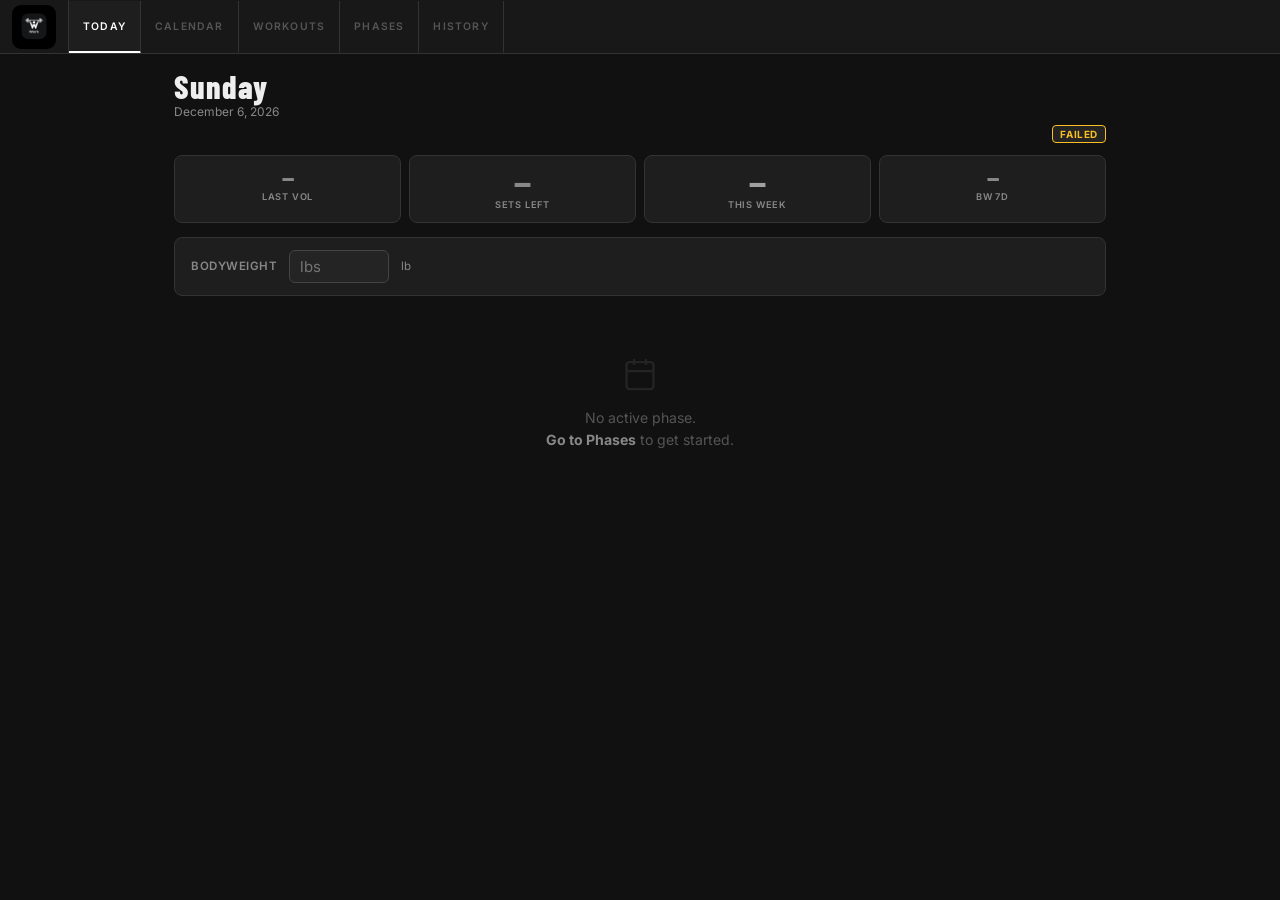
==== commit 1476fec1: "Update index.html" ====
--- a/index.html
+++ b/index.html
@@ -103,7 +103,7 @@
 .mono{font-family:'JetBrains Mono',monospace}
 
 /* ═══ TODAY ═══ */
-.today-hdr{display:flex;align-items:flex-start;justify-content:space-between;margin-bottom:14px;gap:12px}
+.today-hdr{display:flex;align-items:flex-start;justify-content:space-between;margin-bottom:6px;gap:12px}
 .today-date{font-family:'Barlow Condensed',sans-serif;font-size:2rem;font-weight:800;letter-spacing:1px;color:var(--text2);line-height:1}
 .today-sub{font-size:0.75rem;color:var(--muted2);margin-top:2px}
 .stats-row{display:grid;grid-template-columns:repeat(4,1fr);gap:8px;margin-bottom:14px}
@@ -277,14 +277,24 @@
 .log-ex-name{font-family:'Barlow Condensed',sans-serif;font-size:1rem;font-weight:700;letter-spacing:.8px;color:var(--text2)}
 .log-ex-body{padding:10px 12px}
 .log-set-grid{display:grid;gap:6px;align-items:center;margin-bottom:6px}
-.lsg-lift{grid-template-columns:26px 1fr 1fr 34px 26px}
-.lsg-bw{grid-template-columns:26px 1fr 34px 26px}
+.lsg-lift{grid-template-columns:26px 1fr 1fr 44px 34px 26px}
+.lsg-bw{grid-template-columns:26px 1fr 44px 34px 26px}
+.vol-row{background:var(--s1);border:1px solid var(--b0);border-radius:var(--r);padding:9px 11px;margin-bottom:7px}
+.vol-hdr{display:flex;align-items:baseline;justify-content:space-between;gap:8px;margin-bottom:6px}
+.vol-name{font-weight:700;font-size:0.8rem;color:var(--text2)}
+.vol-meta{font-size:0.64rem;color:var(--muted2);font-family:'JetBrains Mono',monospace;text-align:right}
+.vol-bar-wrap{height:5px;background:var(--s3);border-radius:3px;overflow:hidden}
+.vol-bar{height:100%;background:var(--blue);border-radius:3px;transition:width .3s}
+.rpe-sel{width:100%;padding:6px 1px;font-size:0.68rem;text-align:center;background:var(--s2);color:var(--text);border:1px solid var(--b1);border-radius:5px;font-family:'JetBrains Mono',monospace;appearance:none;-webkit-appearance:none;text-align-last:center}
+.rpe-sel:focus{outline:none;border-color:var(--blue)}
 .log-set-num{font-family:'JetBrains Mono',monospace;font-size:0.65rem;color:var(--muted2);text-align:center;background:var(--s0);border-radius:4px;padding:4px 2px}
-.sync-badge{align-self:center;font-size:0.58rem;font-family:'JetBrains Mono',monospace;letter-spacing:.3px;padding:3px 8px;border-radius:20px;white-space:nowrap;cursor:pointer;margin:0 12px;flex-shrink:0;border:1px solid transparent;transition:all .2s}
-.sync-badge.sb-ok{color:var(--muted2);border-color:var(--b1)}
-.sync-badge.sb-wait{color:var(--blue);border-color:var(--blue)}
-.sync-badge.sb-off{color:var(--muted);border-color:var(--b1)}
-.sync-badge.sb-err{color:var(--orange);border-color:var(--orange)}
+.sync-row{display:flex;justify-content:flex-end;margin-bottom:12px}
+.sync-pill{position:relative;display:inline-flex;align-items:center;gap:3px;padding:2px 7px;border-radius:4px;font-size:0.62rem;font-weight:700;letter-spacing:.6px;text-transform:uppercase;white-space:nowrap;cursor:pointer;border:1px solid var(--b1);background:var(--s0);color:var(--muted);transition:all .2s}
+.sync-pill::after{content:'';position:absolute;inset:-10px}
+.sync-pill.sb-ok{color:var(--muted2);border-color:var(--b1)}
+.sync-pill.sb-wait{color:var(--blue);border-color:var(--blue)}
+.sync-pill.sb-off{color:var(--muted);border-color:var(--b1)}
+.sync-pill.sb-err{color:var(--orange);border-color:var(--orange);background:var(--redg)}
 .draft-notice{display:flex;align-items:center;gap:8px;padding:8px 11px;margin-bottom:10px;border:1px solid var(--orange);border-radius:7px;font-size:0.7rem;color:var(--orange)}
 .chk{width:26px;height:26px;border-radius:5px;border:1.5px solid var(--b2);background:transparent;cursor:pointer;display:flex;align-items:center;justify-content:center;transition:all .15s;flex-shrink:0}
 .chk.on{background:var(--green);border-color:var(--green)}
@@ -295,8 +305,8 @@
 .log-pr-hint{font-size:0.68rem;color:var(--muted2);padding:3px 0 7px;display:flex;align-items:center;gap:5px}
 /* Last session comparison row */
 .log-last-row{display:grid;gap:6px;align-items:center;margin-bottom:2px;opacity:.45}
-.log-last-lift{grid-template-columns:26px 1fr 1fr 34px 26px}
-.log-last-bw{grid-template-columns:26px 1fr 34px 26px}
+.log-last-lift{grid-template-columns:26px 1fr 1fr 44px 34px 26px}
+.log-last-bw{grid-template-columns:26px 1fr 44px 34px 26px}
 .log-last-val{font-size:0.68rem;color:var(--muted2);font-family:'JetBrains Mono',monospace;background:var(--s0);border:1px solid var(--b0);border-radius:4px;padding:4px 8px;text-align:center}
 .log-last-lbl{font-size:0.58rem;color:var(--muted);text-align:center;font-family:'JetBrains Mono',monospace}
 /* Quick weight buttons */
@@ -413,7 +423,7 @@
   .row3{grid-template-columns:1fr 1fr}
   .stats-row{grid-template-columns:repeat(2,1fr)}
   .log-run-grid{grid-template-columns:1fr}
-  .lsg-lift{grid-template-columns:26px 1fr 1fr 34px 26px}
+  .lsg-lift{grid-template-columns:26px 1fr 1fr 44px 34px 26px}
 }
 @media(max-width:400px){
   .stats-row{grid-template-columns:repeat(2,1fr)}
@@ -431,7 +441,6 @@
     <div class="nav-tab" onclick="go('phases')">Phases</div>
     <div class="nav-tab" onclick="go('history')">History</div>
   </div>
-  <div class="sync-badge sb-off" id="sync-badge" onclick="manualSync()">local only</div>
 </nav>
 
 <div id="scroll">
@@ -496,11 +505,13 @@
     <button class="stab active" onclick="hTab('logs')">Logs</button>
     <button class="stab" onclick="hTab('prs')">PRs</button>
     <button class="stab" onclick="hTab('charts')">Charts</button>
+    <button class="stab" onclick="hTab('volume')">Volume</button>
     <button class="stab" onclick="hTab('bw')">Bodyweight</button>
   </div>
   <div id="h-logs-view"><div id="h-logs"></div></div>
   <div id="h-prs-view" style="display:none"><div id="h-prs"></div></div>
   <div id="h-charts-view" style="display:none"><div id="h-charts"></div></div>
+  <div id="h-volume-view" style="display:none"><div id="h-volume"></div></div>
   <div id="h-bw-view" style="display:none"><div id="h-bw"></div></div>
   <div class="backup-box">
     <div class="backup-box-title">💾 Data Backup</div>
@@ -626,19 +637,24 @@
   const el=document.getElementById('sync-badge');
   if(!el)return;
   const pending=dirty().length;
-  let txt,cls;
-  if(syncState==='syncing'){txt='syncing\u2026';cls='sb-wait';}
-  else if(syncState==='offline'){txt=pending?`offline \u00b7 ${pending} pending`:'offline';cls='sb-off';}
-  else if(syncState==='error'){txt=pending?`sync failed \u00b7 ${pending} pending`:'sync failed';cls='sb-err';}
-  else if(pending){txt=`${pending} pending`;cls='sb-err';}
+  let txt,cls,tip;
+  if(syncState==='syncing'){txt='\u27f3 sync';cls='sb-wait';tip='Syncing with Supabase\u2026';}
+  else if(pending){
+    txt=`\u2191 ${pending} pending`;
+    cls=syncState==='offline'?'sb-off':'sb-err';
+    tip=`${syncState==='offline'?'Offline. ':'Upload failed. '}Waiting to upload: ${dirty().join(', ')}. Saved locally \u2014 tap to retry.`;
+  }
+  else if(syncState==='offline'){txt='offline';cls='sb-off';tip='Offline. Everything is saved on this device.';}
+  else if(syncState==='error'){txt='failed';cls='sb-err';tip='Last sync failed. Tap to retry.';}
   else if(lastSyncAt){
     const m=Math.floor((Date.now()-lastSyncAt)/60000);
-    txt=m<1?'synced':m<60?`synced ${m}m ago`:`synced ${Math.floor(m/60)}h ago`;
+    txt=m<1?'\u2713 synced':m<60?`\u2713 ${m}m`:`\u2713 ${Math.floor(m/60)}h`;
     cls='sb-ok';
-  }else{txt='local only';cls='sb-off';}
-  el.className='sync-badge '+cls;
+    tip=`Synced ${m<1?'just now':m<60?m+'m ago':Math.floor(m/60)+'h ago'}. Tap to sync now.`;
+  }else{txt='no sync';cls='sb-off';tip='Not synced yet this session. Tap to sync.';}
+  el.className='sync-pill '+cls;
   el.textContent=txt;
-  el.title=pending?`Waiting to upload: ${dirty().join(', ')}`:'';
+  el.title=tip;
 }
 
 // Write to Supabase. localStorage is already updated by the caller.
@@ -738,6 +754,62 @@
 };
 
 
+// \u2550\u2550 ESTIMATED 1RM (Epley) \u2550\u2550
+// Lets a rep PR at lower weight register as progress.
+function e1rm(w,r){
+  const W=parseFloat(w),R=parseInt(r);
+  if(!W||!R||W<=0||R<=0)return 0;
+  return R===1?W:W*(1+R/30);
+}
+const fmtE=v=>v?Math.round(v*10)/10:0;
+// Best e1RM stored on a PR record, falling back for records saved before this existed
+const prE1=pr=>pr?(pr.e1rm||e1rm(pr.weight,pr.reps)):0;
+
+// \u2550\u2550 MUSCLE GROUPS \u2550\u2550
+const MUSCLES=['Chest','Back','Shoulders','Biceps','Triceps','Quads','Hamstrings','Glutes','Calves','Core','Cardio','Other'];
+// Defaults for the built-in library so existing workouts need no manual tagging
+const MUSCLE_MAP={
+  'Barbell Bench Press':'Chest','Incline Barbell Bench Press':'Chest','Decline Barbell Bench Press':'Chest',
+  'Dumbbell Bench Press':'Chest','Incline Dumbbell Press':'Chest','Decline Dumbbell Press':'Chest',
+  'Dumbbell Flyes':'Chest','Cable Crossover':'Chest','Pec Deck':'Chest','Push-Up':'Chest','Dips (Chest)':'Chest',
+  'Deadlift':'Back','Barbell Row':'Back','Dumbbell Row':'Back','Cable Row':'Back','T-Bar Row':'Back',
+  'Pull-Up':'Back','Chin-Up':'Back','Lat Pulldown':'Back','Straight-Arm Pulldown':'Back','Face Pull':'Back',
+  'Rack Pull':'Back','Trap Bar Deadlift':'Back','Shrugs':'Back',
+  'Barbell Overhead Press':'Shoulders','Dumbbell Shoulder Press':'Shoulders','Arnold Press':'Shoulders',
+  'Lateral Raise':'Shoulders','Front Raise':'Shoulders','Rear Delt Fly':'Shoulders',
+  'Cable Lateral Raise':'Shoulders','Upright Row':'Shoulders',
+  'Barbell Squat':'Quads','Front Squat':'Quads','Hack Squat':'Quads','Leg Press':'Quads',
+  'Bulgarian Split Squat':'Quads','Leg Extension':'Quads','Walking Lunge':'Quads','Step-Up':'Quads',
+  'Romanian Deadlift':'Hamstrings','Leg Curl':'Hamstrings',
+  'Hip Thrust':'Glutes','Glute Bridge':'Glutes',
+  'Calf Raise (Standing)':'Calves','Calf Raise (Seated)':'Calves',
+  'Barbell Curl':'Biceps','Dumbbell Curl':'Biceps','Hammer Curl':'Biceps','Incline Dumbbell Curl':'Biceps',
+  'Preacher Curl':'Biceps','Cable Curl':'Biceps','Concentration Curl':'Biceps',
+  'Close-Grip Bench Press':'Triceps','Skull Crusher':'Triceps','Tricep Pushdown':'Triceps',
+  'Overhead Tricep Extension':'Triceps','Dips (Tricep)':'Triceps','Kickback':'Triceps',
+  'Plank':'Core','Cable Crunch':'Core','Hanging Leg Raise':'Core','Ab Wheel Rollout':'Core',
+  'Russian Twist':'Core','Decline Sit-Up':'Core','Side Plank':'Core',
+  'Treadmill':'Cardio','Bike':'Cardio','Rowing Machine':'Cardio','Stairmaster':'Cardio',
+  'Jump Rope':'Cardio','Sled Push':'Cardio'
+};
+// Explicit tag wins, then the library default, then a guess from the name
+function muscleFor(name,explicit){
+  if(explicit&&MUSCLES.includes(explicit))return explicit;
+  if(MUSCLE_MAP[name])return MUSCLE_MAP[name];
+  const n=(name||'').toLowerCase();
+  if(/bench|chest|pec|fly|push-?up/.test(n))return 'Chest';
+  if(/row|pull|lat|deadlift|shrug/.test(n))return 'Back';
+  if(/press|raise|delt|shoulder/.test(n))return 'Shoulders';
+  if(/curl/.test(n))return /leg|ham/.test(n)?'Hamstrings':'Biceps';
+  if(/tricep|skull|pushdown|kickback|dip/.test(n))return 'Triceps';
+  if(/squat|lunge|leg ext|leg press|step-?up/.test(n))return 'Quads';
+  if(/glute|hip thrust/.test(n))return 'Glutes';
+  if(/calf/.test(n))return 'Calves';
+  if(/plank|crunch|ab |sit-?up|twist|plank/.test(n))return 'Core';
+  if(/run|bike|treadmill|row machine|jump rope|cardio/.test(n))return 'Cardio';
+  return 'Other';
+}
+
 const LIB=['— Select Exercise —',
   'Barbell Bench Press','Incline Barbell Bench Press','Decline Barbell Bench Press',
   'Dumbbell Bench Press','Incline Dumbbell Press','Decline Dumbbell Press',
@@ -763,6 +835,9 @@
 const todayStr=()=>{const d=new Date();return`${d.getFullYear()}-${p2(d.getMonth()+1)}-${p2(d.getDate())}`};
 const dateStr=d=>`${d.getFullYear()}-${p2(d.getMonth()+1)}-${p2(d.getDate())}`;
 const chkSvg=`<svg viewBox="0 0 24 24"><polyline points="20 6 9 17 4 12"></polyline></svg>`;
+// RPE is how the set felt today, so it is never carried over from last session
+const RPE_VALS=['','6','6.5','7','7.5','8','8.5','9','9.5','10'];
+const rpeSel=(ei,si,val)=>`<select class="rpe-sel" id="lrpe-${ei}-${si}" onchange="queueDraft()">${RPE_VALS.map(v=>`<option value="${v}" ${String(val||'')===v?'selected':''}>${v||'\u2013'}</option>`).join('')}</select>`;
 
 function getActivePhase(){const id=DB.ap();return DB.phases().find(p=>p.id===id)||null;}
 function getWeekNumber(ds){
@@ -884,7 +959,7 @@
               ${ex.isRun
                 ?`<div class="phase-summary-set">${[ex.runType,ex.runDistance,ex.runTime].filter(Boolean).join(' · ')||'—'} ${ex.done?'✓':''}</div>`
                 :(ex.sets||[]).map((s,i)=>`<div class="phase-summary-set">
-                  Set ${i+1}: ${ex.isBW?'BW':((s.weight||'—')+'lb')} × ${s.reps||'—'} reps ${s.done?'✓':''} ${s.pr?'<span class="pr-badge">PR</span>':''}
+                  Set ${i+1}: ${ex.isBW?'BW':((s.weight||'—')+'lb')} × ${s.reps||'—'} reps${s.rpe?` @${s.rpe}`:''} ${s.done?'✓':''} ${s.pr?'<span class="pr-badge">PR</span>':''}
                 </div>`).join('')
               }
               ${ex.notes?`<div style="font-size:0.68rem;font-style:italic;color:var(--muted);margin-top:2px">${ex.notes}</div>`:''}
@@ -1046,6 +1121,7 @@
     </div>
     ${logged?'<span class="tag tag-green">✓ Logged</span>':''}
   </div>
+  <div class="sync-row"><span class="sync-pill sb-off" id="sync-badge" onclick="manualSync()">—</span></div>
   <div class="stats-row">
     <div class="stat-box"><div class="stat-val" style="font-size:1.3rem;color:${volDelta===null?'var(--muted2)':(volDelta>=0?'var(--green)':'var(--red)')}">${volDelta!==null?(volDelta>=0?'+':'−')+Math.abs(Math.round(volDelta)).toLocaleString():(lastVol>0?Math.round(lastVol).toLocaleString():'—')}</div><div class="stat-lbl">${volDelta!==null?'vs Last':'Last Vol'}</div></div>
     <div class="stat-box"><div class="stat-val" style="color:${setsLeft===null?'var(--muted2)':(setsLeft===0?'var(--green)':'var(--orange)')}">${setsLeft===null?'—':setsLeft}</div><div class="stat-lbl">Sets Left</div></div>
@@ -1065,17 +1141,17 @@
 
   if(!phase){
     h+=`<div class="empty"><svg width="36" height="36" viewBox="0 0 24 24" fill="none" stroke="currentColor" stroke-width="1.5"><rect x="3" y="4" width="18" height="18" rx="2"/><path d="M16 2v4M8 2v4M3 10h18"/></svg><p>No active phase.<br><strong>Go to Phases</strong> to get started.</p></div>`;
-    c.innerHTML=h;return;
+    c.innerHTML=h;renderSyncBadge();return;
   }
 
   if(isMR){
     h+=`<div class="workout-preview"><div class="workout-preview-hdr"><span class="workout-preview-name" style="color:var(--orange)">Manual Rest Day</span><button class="btn btn-outline btn-sm" onclick="toggleManualRest('${today}');renderToday()">Undo</button></div><div style="padding:16px;color:var(--muted2);font-size:0.85rem">You marked today as rest.</div></div>`;
-    c.innerHTML=h;return;
+    c.innerHTML=h;renderSyncBadge();return;
   }
 
   if(!wo){
     h+=`<div class="workout-preview"><div class="workout-preview-hdr"><span class="workout-preview-name" style="color:var(--muted2)">Rest Day</span><button class="btn btn-outline btn-sm" onclick="toggleManualRest('${today}');renderToday()">Override</button></div><div style="padding:16px;color:var(--muted2);font-size:0.85rem">No workout scheduled — recover well.</div></div>`;
-    c.innerHTML=h;return;
+    c.innerHTML=h;renderSyncBadge();return;
   }
 
   // Completion %
@@ -1147,7 +1223,7 @@
       h+=`<div class="log-entry-row">
         <div style="font-weight:600;font-size:0.8rem;color:var(--text2);display:flex;align-items:center;gap:6px;margin-bottom:3px">${ex.name}${ex.isRun?' <span class="tag tag-purple" style="font-size:0.5rem">Run</span>':ex.isBW?' <span class="tag tag-green" style="font-size:0.5rem">BW</span>':''}</div>
         ${ex.isRun?`<div style="font-size:0.72rem;color:${ex.done?'var(--green)':'var(--muted2)'};font-family:'JetBrains Mono',monospace">${[ex.runType,ex.runDistance,ex.runTime].filter(Boolean).join(' · ')||'—'}${ex.done?' ✓':''}</div>`
-          :(ex.sets||[]).map((s,i)=>`<div style="font-size:0.7rem;color:var(--muted2);font-family:'JetBrains Mono',monospace">S${i+1}: ${ex.isBW?'BW':((s.weight||'—')+'lb')} × ${s.reps||'—'} ${s.pr?'<span class="pr-badge">PR</span>':''}</div>`).join('')}
+          :(ex.sets||[]).map((s,i)=>`<div style="font-size:0.7rem;color:var(--muted2);font-family:'JetBrains Mono',monospace">S${i+1}: ${ex.isBW?'BW':((s.weight||'—')+'lb')} × ${s.reps||'—'}${s.rpe?` @${s.rpe}`:''} ${s.pr?'<span class="pr-badge">PR</span>':''}</div>`).join('')}
         ${ex.notes?`<div style="font-size:0.68rem;font-style:italic;color:var(--muted);margin-top:3px">${ex.notes}</div>`:''}
       </div>`;
     });
@@ -1155,6 +1231,7 @@
   }
 
   c.innerHTML=h;
+  renderSyncBadge();
 }
 
 function logBW(val){
@@ -1277,10 +1354,10 @@
       </div>`;
     } else {
       const pr=DB.prs()[ex.name];
-      if(pr&&!isBW)h+=`<div class="log-pr-hint"><span class="pr-badge">PR</span>${pr.weight}lb × ${pr.reps} · ${pr.date}</div>`;
+      if(pr&&!isBW)h+=`<div class="log-pr-hint"><span class="pr-badge">PR</span>${pr.weight}lb × ${pr.reps} · ${pr.date}<span style="margin-left:auto;color:var(--orange)">e1RM ${fmtE(prE1(pr))}</span></div>`;
       // Column headers
-      h+=`<div class="set-hdr ${isBW?'set-hdr-bw':'set-hdr-lift'}" style="grid-template-columns:${isBW?'26px 1fr 34px 26px':'26px 1fr 1fr 34px 26px'}">
-        <span></span>${isBW?'':`<span>Weight</span>`}<span>Reps</span><span style="text-align:center">⏱</span><span></span>
+      h+=`<div class="set-hdr ${isBW?'set-hdr-bw':'set-hdr-lift'}" style="grid-template-columns:${isBW?'26px 1fr 44px 34px 26px':'26px 1fr 1fr 44px 34px 26px'}">
+        <span></span>${isBW?'':`<span>Weight</span>`}<span>Reps</span><span style="text-align:center">RPE</span><span style="text-align:center">⏱</span><span></span>
       </div>`;
 
       // If we have a last session, show a faded comparison header
@@ -1308,6 +1385,7 @@
             <div class="log-last-lbl">S${si+1}</div>
             ${isBW?'':`<div class="log-last-val">${lastW?lastW+'lb':'—'}</div>`}
             <div class="log-last-val">${lastR?lastR+' reps':'—'}</div>
+            <div class="log-last-val" style="text-align:center">${lastSet&&lastSet.rpe?'@'+lastSet.rpe:''}</div>
             <div></div><div></div>
           </div>`;
         }
@@ -1325,6 +1403,7 @@
           <div class="log-set-num">S${si+1}</div>
           ${isBW?'':`<input type="number" id="lw-${ei}-${si}" value="${prefillW}" placeholder="lbs" oninput="updateComp()">`}
           <input type="number" id="lr-${ei}-${si}" value="${prefillR}" placeholder="reps" oninput="updateComp()">
+          ${rpeSel(ei,si,sl.rpe)}
           <div class="timer-btn" id="tbtn-${ei}-${si}" onclick="startTimer(${ei},${si})" title="Rest timer">⏱</div>
           <div class="chk ${sl.done?'on':''}" id="lc-${ei}-${si}" onclick="toggleSet(${ei},${si})">${chkSvg}</div>
         </div>`;
@@ -1373,7 +1452,7 @@
     if(ex.type==='run'){
       d.ex.push({name:ex.name,isRun:true,runType:dv(`rt-${ei}`),runDistance:dv(`rd-${ei}`),runTime:dv(`rtt-${ei}`),done:dOn(`lc-${ei}-run`),notes:dv(`ln-${ei}`)});
     }else{
-      d.ex.push({name:ex.name,notes:dv(`ln-${ei}`),sets:ex.sets.map((st,si)=>({weight:dv(`lw-${ei}-${si}`),reps:dv(`lr-${ei}-${si}`),done:dOn(`lc-${ei}-${si}`)}))});
+      d.ex.push({name:ex.name,notes:dv(`ln-${ei}`),sets:ex.sets.map((st,si)=>({weight:dv(`lw-${ei}-${si}`),reps:dv(`lr-${ei}-${si}`),rpe:dv(`lrpe-${ei}-${si}`),done:dOn(`lc-${ei}-${si}`)}))});
     }
   });
   try{localStorage.setItem(DRAFT_KEY,JSON.stringify(d));}catch(e){}
@@ -1400,7 +1479,7 @@
       setV(`rt-${ei}`,de.runType);setV(`rd-${ei}`,de.runDistance);setV(`rtt-${ei}`,de.runTime);
       setC(`lc-${ei}-run`,de.done);
     }else{
-      (de.sets||[]).forEach((ds,si)=>{setV(`lw-${ei}-${si}`,ds.weight);setV(`lr-${ei}-${si}`,ds.reps);setC(`lc-${ei}-${si}`,ds.done);});
+      (de.sets||[]).forEach((ds,si)=>{setV(`lw-${ei}-${si}`,ds.weight);setV(`lr-${ei}-${si}`,ds.reps);setV(`lrpe-${ei}-${si}`,ds.rpe);setC(`lc-${ei}-${si}`,ds.done);});
     }
     setV(`ln-${ei}`,de.notes);
   });
@@ -1447,16 +1526,20 @@
   const exercises=wo.exercises.map((ex,ei)=>{
     const isRun=ex.type==='run',isBW=ex.type==='bw';
     const notes=document.getElementById(`ln-${ei}`)?.value||'';
-    if(isRun)return{name:ex.name,isRun:true,runType:document.getElementById(`rt-${ei}`)?.value||'',runDistance:document.getElementById(`rd-${ei}`)?.value||'',runTime:document.getElementById(`rtt-${ei}`)?.value||'',done:document.getElementById(`lc-${ei}-run`)?.classList.contains('on')||false,notes};
+    if(isRun)return{name:ex.name,isRun:true,muscle:'Cardio',runType:document.getElementById(`rt-${ei}`)?.value||'',runDistance:document.getElementById(`rd-${ei}`)?.value||'',runTime:document.getElementById(`rtt-${ei}`)?.value||'',done:document.getElementById(`lc-${ei}-run`)?.classList.contains('on')||false,notes};
     const sets=ex.sets.map((s,si)=>{
       const w=isBW?'BW':(document.getElementById(`lw-${ei}-${si}`)?.value||'');
       const r=document.getElementById(`lr-${ei}-${si}`)?.value||'';
       const done=document.getElementById(`lc-${ei}-${si}`)?.classList.contains('on')||false;
       let isPR=false;
-      if(!isBW&&w&&r){const ep=prs[ex.name];if(!ep||parseFloat(w)>parseFloat(ep.weight)||(parseFloat(w)===parseFloat(ep.weight)&&parseInt(r)>parseInt(ep.reps))){isPR=true;prs[ex.name]={weight:w,reps:r,date:logDate,workoutName:wo.name};}}
-      return{weight:w,reps:r,done,pr:isPR};
+      if(!isBW&&w&&r){
+        const ep=prs[ex.name],newE=e1rm(w,r),oldE=prE1(ep);
+        if(newE>0&&newE>oldE+0.05){isPR=true;prs[ex.name]={weight:w,reps:r,date:logDate,workoutName:wo.name,e1rm:fmtE(newE)};}
+      }
+      const rpe=document.getElementById(`lrpe-${ei}-${si}`)?.value||'';
+      return{weight:w,reps:r,rpe,done,pr:isPR};
     });
-    return{name:ex.name,isBW,sets,notes};
+    return{name:ex.name,isBW,muscle:muscleFor(ex.name,ex.muscle),sets,notes};
   });
   logs[logDate]={workoutId:wo.id,workoutName:wo.name,exercises,savedAt:new Date().toISOString()};
   DB.sl(logs);DB.sr(prs);clearDraft();stopTimer();closeLog();renderToday();
@@ -1544,7 +1627,7 @@
   const ws=DB.workouts();ws.push(copy);DB.sw(ws);renderBuilderList();
 }
 function delWorkout(id){if(!confirm('Delete this workout?'))return;DB.sw(DB.workouts().filter(w=>w.id!==id));if(EW?.id===id){EW=null;renderEditor();}renderBuilderList();}
-function addEx(type){if(!EW)return;EW.exercises.push({id:uid(),name:'',type:type||'lift',sets:[{weight:'',reps:''}],runType:'',runDistance:'',runTime:'',notes:'',restTime:90,altName:'',_custom:false,_customAlt:false,_showAlt:false,_open:true});renderEditor();}
+function addEx(type){if(!EW)return;EW.exercises.push({id:uid(),name:'',type:type||'lift',sets:[{weight:'',reps:''}],runType:'',runDistance:'',runTime:'',notes:'',restTime:90,muscle:'',altName:'',_custom:false,_customAlt:false,_showAlt:false,_open:true});renderEditor();}
 function removeEx(i){syncED();EW.exercises.splice(i,1);renderEditor();}
 function addSet(i){syncED();EW.exercises[i].sets.push({weight:'',reps:''});renderEditor();}
 function removeSet(i,si){syncED();if(EW.exercises[i].sets.length<=1)return;EW.exercises[i].sets.splice(si,1);renderEditor();}
@@ -1568,6 +1651,7 @@
     else{const e=document.getElementById(`es-${ei}`);if(e&&e.value&&e.value!=='— Select Exercise —')ex.name=e.value;}
     const nn=document.getElementById(`en-${ei}`);if(nn)ex.notes=nn.value;
     const rr=document.getElementById(`ert2-${ei}`);if(rr)ex.restTime=parseInt(rr.value)||90;
+    const mm=document.getElementById(`em-${ei}`);if(mm)ex.muscle=mm.value;
     if(ex._customAlt){const e=document.getElementById(`alt-c-${ei}`);if(e)ex.altName=e.value;}
     else{const e=document.getElementById(`alt-s-${ei}`);if(e&&e.value&&e.value!=='— Select Exercise —')ex.altName=e.value;}
     if(ex.type==='run'){const a=document.getElementById(`ert-${ei}`),b=document.getElementById(`erd-${ei}`),cc=document.getElementById(`ertt-${ei}`);if(a)ex.runType=a.value;if(b)ex.runDistance=b.value;if(cc)ex.runTime=cc.value;}
@@ -1630,7 +1714,7 @@
           <div class="add-set-btn" onclick="syncED();addSet(${ei})">+ Add Set</div>
         </div>`}
         <div class="field"><label>Notes</label><textarea id="en-${ei}" placeholder="Cues, tempo, feel...">${ex.notes||''}</textarea></div>
-        ${!isRun?`<div class="field" style="margin-top:8px"><label>Rest Timer</label><select id="ert2-${ei}"><option value="30" ${(ex.restTime||90)===30?'selected':''}>30 sec</option><option value="60" ${(ex.restTime||90)===60?'selected':''}>1 min</option><option value="90" ${(ex.restTime||90)===90?'selected':''}>90 sec (default)</option><option value="120" ${(ex.restTime||90)===120?'selected':''}>2 min</option><option value="150" ${(ex.restTime||90)===150?'selected':''}>2 min 30 sec</option><option value="180" ${(ex.restTime||90)===180?'selected':''}>3 min</option><option value="210" ${(ex.restTime||90)===210?'selected':''}>3 min 30 sec</option><option value="240" ${(ex.restTime||90)===240?'selected':''}>4 min</option><option value="270" ${(ex.restTime||90)===270?'selected':''}>4 min 30 sec</option><option value="300" ${(ex.restTime||90)===300?'selected':''}>5 min</option></select></div>`:''}
+        ${!isRun?`<div class="row2" style="margin-top:8px"><div class="field"><label>Muscle Group</label><select id="em-${ei}">${MUSCLES.map(m=>`<option value="${m}" ${muscleFor(ex.name,ex.muscle)===m?'selected':''}>${m}</option>`).join('')}</select></div><div class="field"><label>Rest Timer</label><select id="ert2-${ei}"><option value="30" ${(ex.restTime||90)===30?'selected':''}>30 sec</option><option value="60" ${(ex.restTime||90)===60?'selected':''}>1 min</option><option value="90" ${(ex.restTime||90)===90?'selected':''}>90 sec (default)</option><option value="120" ${(ex.restTime||90)===120?'selected':''}>2 min</option><option value="150" ${(ex.restTime||90)===150?'selected':''}>2 min 30 sec</option><option value="180" ${(ex.restTime||90)===180?'selected':''}>3 min</option><option value="210" ${(ex.restTime||90)===210?'selected':''}>3 min 30 sec</option><option value="240" ${(ex.restTime||90)===240?'selected':''}>4 min</option><option value="270" ${(ex.restTime||90)===270?'selected':''}>4 min 30 sec</option><option value="300" ${(ex.restTime||90)===300?'selected':''}>5 min</option></select></div></div>`:''}
         ${!isRun?`
         <div style="margin-top:8px">
           <button class="alt-toggle-btn ${ex._showAlt?'on':''}" onclick="toggleAlt(${ei})">
@@ -1895,12 +1979,93 @@
 
 // ══ HISTORY ══
 function hTab(tab){
-  ['logs','prs','charts','bw'].forEach(t=>{
-    document.getElementById(`h-${t}-view`).style.display=t===tab?'block':'none';
+  const tabs=['logs','prs','charts','volume','bw'];
+  tabs.forEach(t=>{
+    const v=document.getElementById(`h-${t}-view`);if(v)v.style.display=t===tab?'block':'none';
   });
-  document.querySelectorAll('#page-history .stab').forEach((bt,i)=>bt.classList.toggle('active',['logs','prs','charts','bw'][i]===tab));
+  document.querySelectorAll('#page-history .stab').forEach((bt,i)=>bt.classList.toggle('active',tabs[i]===tab));
   if(tab==='charts')renderCharts();
+  if(tab==='volume')renderVolume();
   if(tab==='bw')renderBW();
+}
+
+// \u2550\u2550 WEEKLY VOLUME BY MUSCLE GROUP \u2550\u2550
+let volOffset=0;   // 0 = last 7 days, 1 = the 7 before that, ...
+
+function volWindow(offset){
+  const logs=DB.logs(),out={};
+  const base=new Date();
+  for(let i=0;i<7;i++){
+    const d=new Date(base);
+    d.setDate(d.getDate()-i-offset*7);
+    const log=logs[dateStr(d)];
+    if(!log)continue;
+    (log.exercises||[]).forEach(ex=>{
+      const g=muscleFor(ex.name,ex.muscle);
+      out[g]=out[g]||{sets:0,vol:0,rpe:[]};
+      if(ex.isRun){if(ex.done)out[g].sets+=1;return;}
+      (ex.sets||[]).forEach(st=>{
+        if(!st.done)return;
+        out[g].sets+=1;
+        const w=parseFloat(st.weight)||0,r=parseInt(st.reps)||0;
+        out[g].vol+=w*r;
+        const rp=parseFloat(st.rpe);if(rp)out[g].rpe.push(rp);
+      });
+    });
+  }
+  return out;
+}
+
+function shiftVol(dir){volOffset=Math.max(0,volOffset+dir);renderVolume();}
+
+function renderVolume(){
+  const c=document.getElementById('h-volume');if(!c)return;
+  const cur=volWindow(volOffset),prev=volWindow(volOffset+1);
+  const groups=Object.keys(cur).filter(g=>cur[g].sets>0).sort((a,b)=>cur[b].sets-cur[a].sets);
+  const end=new Date();end.setDate(end.getDate()-volOffset*7);
+  const start=new Date(end);start.setDate(start.getDate()-6);
+  const fmtD=d=>d.toLocaleDateString('en-US',{month:'short',day:'numeric'});
+  const label=volOffset===0?'Last 7 days':`${fmtD(start)} \u2013 ${fmtD(end)}`;
+
+  let h=`<div class="month-nav">
+    <button class="btn btn-outline btn-sm" onclick="shiftVol(1)">\u2039 Earlier</button>
+    <div style="font-size:0.78rem;font-weight:600;color:var(--text2)">${label}</div>
+    <button class="btn btn-outline btn-sm" onclick="shiftVol(-1)" ${volOffset===0?'disabled style="opacity:.35"':''}>Later \u203a</button>
+  </div>`;
+
+  if(!groups.length){
+    c.innerHTML=h+`<div class="empty"><p>No completed sets in this window. Check sets off as you go and they'll show up here.</p></div>`;
+    return;
+  }
+
+  const totalSets=groups.reduce((a,g)=>a+cur[g].sets,0);
+  const totalVol=groups.reduce((a,g)=>a+cur[g].vol,0);
+  const maxSets=Math.max(...groups.map(g=>cur[g].sets));
+
+  h+=`<div class="stats-row" style="grid-template-columns:repeat(3,1fr)">
+    <div class="stat-box"><div class="stat-val">${totalSets}</div><div class="stat-lbl">Total Sets</div></div>
+    <div class="stat-box"><div class="stat-val" style="color:var(--orange)">${Math.round(totalVol).toLocaleString()}</div><div class="stat-lbl">Volume (lb)</div></div>
+    <div class="stat-box"><div class="stat-val" style="color:var(--blue)">${groups.length}</div><div class="stat-lbl">Groups Hit</div></div>
+  </div>`;
+
+  h+=groups.map(g=>{
+    const cs=cur[g].sets,ps=(prev[g]||{sets:0}).sets;
+    const delta=cs-ps;
+    const dTxt=ps===0?'':(delta>0?`+${delta}`:delta<0?`${delta}`:'\u00b10');
+    const dCol=delta>0?'var(--green)':delta<0?'var(--orange)':'var(--muted)';
+    const rpes=cur[g].rpe;
+    const avgRpe=rpes.length?(rpes.reduce((a,b)=>a+b,0)/rpes.length).toFixed(1):null;
+    return `<div class="vol-row">
+      <div class="vol-hdr">
+        <span class="vol-name">${g}</span>
+        <span class="vol-meta">${cs} set${cs===1?'':'s'}${cur[g].vol>0?` \u00b7 ${Math.round(cur[g].vol).toLocaleString()} lb`:''}${avgRpe?` \u00b7 RPE ${avgRpe}`:''}${dTxt?` <span style="color:${dCol}">${dTxt}</span>`:''}</span>
+      </div>
+      <div class="vol-bar-wrap"><div class="vol-bar" style="width:${Math.round(cs/maxSets*100)}%"></div></div>
+    </div>`;
+  }).join('');
+
+  h+=`<p style="font-size:0.66rem;color:var(--muted);margin-top:10px">Counts checked-off sets only. Change against the previous 7 days is shown in colour.</p>`;
+  c.innerHTML=h;
 }
 function renderHistory(){renderHLogs();renderHPRs();}
 
@@ -1929,7 +2094,7 @@
         ${log.exercises.map(ex=>`<div class="hist-ex">
           <div class="hist-ex-name">${ex.name}${ex.isRun?' <span class="tag tag-purple" style="font-size:0.5rem">Run</span>':ex.isBW?' <span class="tag tag-green" style="font-size:0.5rem">BW</span>':''}</div>
           ${ex.isRun?`<div class="hist-set">${[ex.runType,ex.runDistance,ex.runTime].filter(Boolean).join(' · ')||'—'} ${ex.done?'✓':''}</div>`
-            :(ex.sets||[]).map((s,i)=>`<div class="hist-set">S${i+1}: ${ex.isBW?'BW':((s.weight||'—')+'lb')} × ${s.reps||'—'} ${s.done?'✓':''} ${s.pr?'<span class="pr-badge">PR</span>':''}</div>`).join('')}
+            :(ex.sets||[]).map((s,i)=>`<div class="hist-set">S${i+1}: ${ex.isBW?'BW':((s.weight||'—')+'lb')} × ${s.reps||'—'}${s.rpe?` @${s.rpe}`:''} ${s.done?'✓':''} ${s.pr?'<span class="pr-badge">PR</span>':''}</div>`).join('')}
           ${ex.notes?`<div style="font-size:0.68rem;font-style:italic;color:var(--muted);margin-top:2px">${ex.notes}</div>`:''}
         </div>`).join('')}
       </div>
@@ -1939,14 +2104,14 @@
 function toggleHD(id){const el=document.getElementById(id);if(el)el.style.display=el.style.display==='none'?'block':'none';}
 
 function renderHPRs(){
-  const prs=DB.prs(),keys=Object.keys(prs).sort();
+  const prs=DB.prs(),keys=Object.keys(prs).sort((a,b)=>prE1(prs[b])-prE1(prs[a]));
   const c=document.getElementById('h-prs');
   if(!keys.length){c.innerHTML=`<div class="empty"><svg width="36" height="36" viewBox="0 0 24 24" fill="none" stroke="currentColor" stroke-width="1.5"><circle cx="12" cy="8" r="6"/><path d="M15.477 12.89L17 22l-5-3-5 3 1.523-9.11"/></svg><p>No PRs yet.<br>Start logging to track them.</p></div>`;return;}
   c.innerHTML=keys.map(ex=>{
     const pr=prs[ex],d=new Date(pr.date+'T12:00:00');
     return`<div class="pr-card" onclick="renderExChart('${ex}')">
       <div><div class="pr-name">${ex}</div><div class="pr-date">${d.toLocaleDateString('en-US',{month:'short',day:'numeric',year:'numeric'})} · ${pr.workoutName}</div></div>
-      <div class="pr-stat"><div class="pr-weight">${pr.weight}lb</div><div class="pr-reps">× ${pr.reps} reps</div></div>
+      <div class="pr-stat"><div class="pr-weight">${pr.weight}lb</div><div class="pr-reps">× ${pr.reps} reps</div><div class="pr-reps" style="color:var(--orange)">e1RM ${fmtE(prE1(pr))}</div></div>
     </div>`;
   }).join('');
 }
@@ -1965,7 +2130,8 @@
       ${exercises.map(e=>`<option value="${e}">${e}</option>`).join('')}
     </select>
   </div>
-  <div class="chart-wrap"><canvas id="main-chart" class="chart"></canvas></div>
+  <div class="chart-wrap"><canvas id="e1rm-chart" class="chart"></canvas></div>
+  <div class="chart-wrap mt8"><canvas id="main-chart" class="chart"></canvas></div>
   <div id="volume-chart-wrap" class="chart-wrap mt8"><canvas id="vol-chart" class="chart"></canvas></div>`;
   renderExChart(exercises[0]);
 }
@@ -1976,15 +2142,19 @@
   const dates=Object.keys(logs).sort();
   const points=[];
   const volPoints=[];
+  const e1Points=[];
   dates.forEach(ds=>{
     const log=logs[ds];
     const ex=log.exercises.find(e=>e.name===exName&&!e.isRun);
     if(!ex)return;
     const maxW=Math.max(...ex.sets.map(s=>parseFloat(s.weight)||0));
+    const bestE=Math.max(...ex.sets.map(s=>e1rm(s.weight,s.reps)));
     const vol=ex.sets.filter(s=>s.done).reduce((a,s)=>{const w=parseFloat(s.weight)||0,r=parseInt(s.reps)||0;return a+w*r;},0);
     if(maxW>0)points.push({ds,val:maxW});
+    if(bestE>0)e1Points.push({ds,val:fmtE(bestE)});
     if(vol>0)volPoints.push({ds,val:vol});
   });
+  drawLineChart('e1rm-chart',e1Points,exName+' — Est. 1RM (lb)','var(--orange)');
   drawLineChart('main-chart',points,exName+' — Max Weight (lb)','var(--red)');
   drawLineChart('vol-chart',volPoints,exName+' — Volume (lb)','var(--blue)');
 }
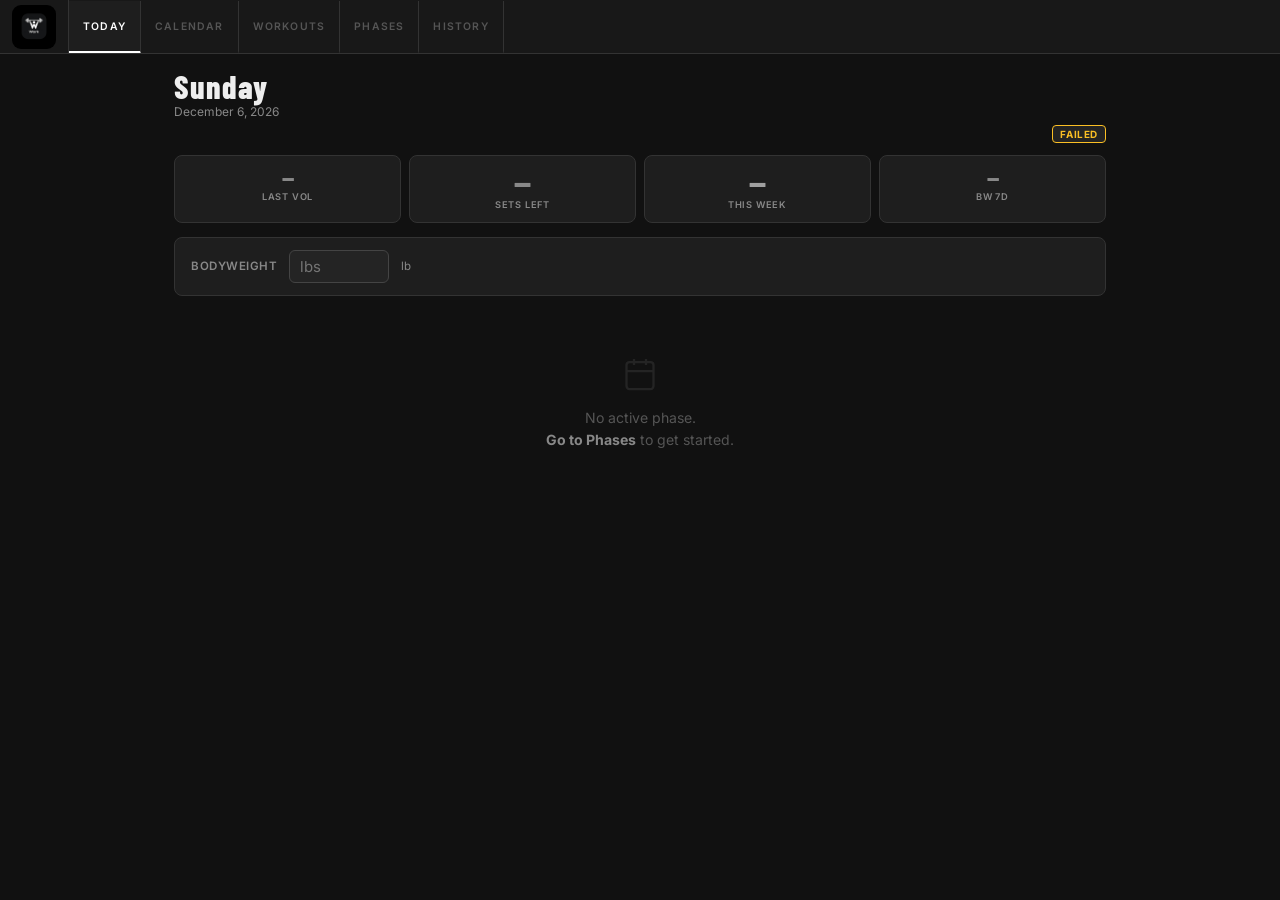
==== commit 87854488: "Update index.html" ====
--- a/index.html
+++ b/index.html
@@ -386,7 +386,11 @@
 .pr-card{background:var(--s1);border:1px solid var(--b0);border-radius:var(--r);padding:11px 14px;margin-bottom:7px;display:flex;align-items:center;justify-content:space-between;gap:10px;cursor:pointer}
 .pr-name{font-weight:600;font-size:0.88rem;color:var(--text2)}
 .pr-date{font-size:0.65rem;color:var(--muted2);font-family:'JetBrains Mono',monospace;margin-top:2px}
-.pr-stat{text-align:right}
+.pr-stat{text-align:right;flex-shrink:0}
+.pr-acts{display:flex;flex-direction:column;gap:4px;flex-shrink:0}
+.pr-act{width:26px;height:26px;border-radius:5px;border:1px solid var(--b1);display:flex;align-items:center;justify-content:center;font-size:0.7rem;color:var(--muted2);cursor:pointer;transition:all .15s}
+.pr-act:active{background:var(--s3)}
+.pr-act-del{color:var(--orange)}
 .pr-weight{font-family:'Barlow Condensed',sans-serif;font-size:1.4rem;font-weight:800;color:var(--red);line-height:1}
 .pr-reps{font-size:0.7rem;color:var(--muted2);margin-top:1px}
 
@@ -545,6 +549,29 @@
   </div>
 </div>
 
+<!-- PR EDIT MODAL -->
+<div id="pre-ov" class="overlay">
+  <div class="modal">
+    <div class="modal-hdr">
+      <div class="modal-title">Edit PR · <span id="pre-title"></span></div>
+      <button class="modal-close" onclick="closePREdit()">✕</button>
+    </div>
+    <div class="modal-scroll">
+      <div class="row2">
+        <div class="field"><label>Weight (lb)</label><input type="number" id="pre-w" oninput="updatePREstimate()" placeholder="lbs"></div>
+        <div class="field"><label>Reps</label><input type="number" id="pre-r" oninput="updatePREstimate()" placeholder="reps"></div>
+      </div>
+      <div class="field mt8"><label>Date</label><input type="date" id="pre-d"></div>
+      <div id="pre-est" style="font-size:0.72rem;color:var(--orange);font-family:'JetBrains Mono',monospace;margin-top:10px"></div>
+      <p style="font-size:0.66rem;color:var(--muted);margin-top:10px">Saved values stick until you beat them. "Use Logs" recalculates this exercise from your logged sessions instead.</p>
+    </div>
+    <div class="modal-footer">
+      <button class="btn btn-outline" onclick="revertPR()" style="flex:1">Use Logs</button>
+      <button class="btn btn-red" onclick="savePREdit()" style="flex:1">Save</button>
+    </div>
+  </div>
+</div>
+
 <!-- PHASE SUMMARY MODAL -->
 <div id="ps-overlay" class="overlay">
   <div class="modal" style="max-height:95vh">
@@ -766,6 +793,42 @@
 const prE1=pr=>pr?(pr.e1rm||e1rm(pr.weight,pr.reps)):0;
 
 // \u2550\u2550 MUSCLE GROUPS \u2550\u2550
+// Rebuild the entire PR table from every logged session.
+// Only run on demand — stored PRs are authoritative so manual edits survive.
+function recomputePRs(){
+  const logs=DB.logs(),out={};
+  Object.keys(logs).sort().forEach(ds=>{
+    const log=logs[ds];
+    (log.exercises||[]).forEach(ex=>{
+      if(ex.isRun||ex.isBW)return;
+      (ex.sets||[]).forEach(st=>{
+        const E=e1rm(st.weight,st.reps);
+        if(E<=0)return;
+        if(!out[ex.name]||E>prE1(out[ex.name])+0.05)
+          out[ex.name]={weight:st.weight,reps:st.reps,date:ds,workoutName:log.workoutName||'',e1rm:fmtE(E)};
+      });
+    });
+  });
+  return out;
+}
+
+// Best e1RM per exercise across every session EXCEPT one.
+// Lets a re-save flag the same PRs instead of dropping the badge.
+function bestsExcluding(excludeDate){
+  const logs=DB.logs(),best={};
+  Object.keys(logs).forEach(ds=>{
+    if(ds===excludeDate)return;
+    (logs[ds].exercises||[]).forEach(ex=>{
+      if(ex.isRun||ex.isBW)return;
+      (ex.sets||[]).forEach(st=>{
+        const E=e1rm(st.weight,st.reps);
+        if(E>(best[ex.name]||0))best[ex.name]=E;
+      });
+    });
+  });
+  return best;
+}
+
 const MUSCLES=['Chest','Back','Shoulders','Biceps','Triceps','Quads','Hamstrings','Glutes','Calves','Core','Cardio','Other'];
 // Defaults for the built-in library so existing workouts need no manual tagging
 const MUSCLE_MAP={
@@ -1523,6 +1586,7 @@
   if(!logDate)return;
   const wo=getWorkoutForDate(logDate);if(!wo)return;
   const logs=DB.logs(),prs=DB.prs();
+  const priorBest=bestsExcluding(logDate);
   const exercises=wo.exercises.map((ex,ei)=>{
     const isRun=ex.type==='run',isBW=ex.type==='bw';
     const notes=document.getElementById(`ln-${ei}`)?.value||'';
@@ -1533,8 +1597,14 @@
       const done=document.getElementById(`lc-${ei}-${si}`)?.classList.contains('on')||false;
       let isPR=false;
       if(!isBW&&w&&r){
-        const ep=prs[ex.name],newE=e1rm(w,r),oldE=prE1(ep);
-        if(newE>0&&newE>oldE+0.05){isPR=true;prs[ex.name]={weight:w,reps:r,date:logDate,workoutName:wo.name,e1rm:fmtE(newE)};}
+        const E=e1rm(w,r);
+        // Ignore a stored record that came from this same session, so re-saving re-flags it
+        const stored=prs[ex.name];
+        const bar=Math.max(priorBest[ex.name]||0,(stored&&stored.date!==logDate)?prE1(stored):0);
+        if(E>0&&E>bar+0.05){
+          isPR=true;priorBest[ex.name]=E;
+          prs[ex.name]={weight:w,reps:r,date:logDate,workoutName:wo.name,e1rm:fmtE(E)};
+        }
       }
       const rpe=document.getElementById(`lrpe-${ei}-${si}`)?.value||'';
       return{weight:w,reps:r,rpe,done,pr:isPR};
@@ -1542,7 +1612,8 @@
     return{name:ex.name,isBW,muscle:muscleFor(ex.name,ex.muscle),sets,notes};
   });
   logs[logDate]={workoutId:wo.id,workoutName:wo.name,exercises,savedAt:new Date().toISOString()};
-  DB.sl(logs);DB.sr(prs);clearDraft();stopTimer();closeLog();renderToday();
+  DB.sl(logs);DB.sr(prs);
+  clearDraft();stopTimer();closeLog();renderToday();
 }
 function closeLog(){document.getElementById('log-ov').classList.remove('open');logDate=null;}
 
@@ -2109,11 +2180,79 @@
   if(!keys.length){c.innerHTML=`<div class="empty"><svg width="36" height="36" viewBox="0 0 24 24" fill="none" stroke="currentColor" stroke-width="1.5"><circle cx="12" cy="8" r="6"/><path d="M15.477 12.89L17 22l-5-3-5 3 1.523-9.11"/></svg><p>No PRs yet.<br>Start logging to track them.</p></div>`;return;}
   c.innerHTML=keys.map(ex=>{
     const pr=prs[ex],d=new Date(pr.date+'T12:00:00');
-    return`<div class="pr-card" onclick="renderExChart('${ex}')">
-      <div><div class="pr-name">${ex}</div><div class="pr-date">${d.toLocaleDateString('en-US',{month:'short',day:'numeric',year:'numeric'})} · ${pr.workoutName}</div></div>
+    const safe=ex.replace(/'/g,"\\'");
+    return`<div class="pr-card">
+      <div style="flex:1;min-width:0;cursor:pointer" onclick="renderExChart('${safe}')">
+        <div class="pr-name">${ex}${pr.manual?' <span class="tag tag-muted" style="font-size:0.5rem">manual</span>':''}</div>
+        <div class="pr-date">${pr.date?d.toLocaleDateString('en-US',{month:'short',day:'numeric',year:'numeric'}):'—'}${pr.workoutName?' · '+pr.workoutName:''}</div>
+      </div>
       <div class="pr-stat"><div class="pr-weight">${pr.weight}lb</div><div class="pr-reps">× ${pr.reps} reps</div><div class="pr-reps" style="color:var(--orange)">e1RM ${fmtE(prE1(pr))}</div></div>
+      <div class="pr-acts">
+        <div class="pr-act" onclick="event.stopPropagation();openPREdit('${safe}')" title="Edit">✎</div>
+        <div class="pr-act pr-act-del" onclick="event.stopPropagation();deletePR('${safe}')" title="Delete">✕</div>
+      </div>
     </div>`;
   }).join('');
+  c.innerHTML+=`<div style="display:flex;justify-content:flex-end;margin-top:10px">
+    <button class="btn btn-outline btn-sm" onclick="recalcAllPRs()">↻ Rebuild from logs</button>
+  </div>`;
+}
+
+function deletePR(exName){
+  const prs=DB.prs(),pr=prs[exName];
+  if(!pr)return;
+  if(!confirm(`Delete the ${exName} PR (${pr.weight}lb × ${pr.reps})?`))return;
+  delete prs[exName];
+  DB.sr(prs);
+  renderHPRs();
+}
+
+let editingPR=null;
+function openPREdit(exName){
+  const pr=DB.prs()[exName];if(!pr)return;
+  editingPR=exName;
+  document.getElementById('pre-title').textContent=exName;
+  document.getElementById('pre-w').value=pr.weight||'';
+  document.getElementById('pre-r').value=pr.reps||'';
+  document.getElementById('pre-d').value=pr.date||todayStr();
+  updatePREstimate();
+  document.getElementById('pre-ov').classList.add('open');
+}
+function closePREdit(){document.getElementById('pre-ov').classList.remove('open');editingPR=null;}
+function updatePREstimate(){
+  const w=document.getElementById('pre-w')?.value,r=document.getElementById('pre-r')?.value;
+  const el=document.getElementById('pre-est');if(!el)return;
+  const E=e1rm(w,r);
+  el.textContent=E>0?`Estimated 1RM ${fmtE(E)} lb`:'Enter weight and reps';
+}
+function savePREdit(){
+  if(!editingPR)return;
+  const w=document.getElementById('pre-w').value.trim();
+  const r=document.getElementById('pre-r').value.trim();
+  const d=document.getElementById('pre-d').value||todayStr();
+  const E=e1rm(w,r);
+  if(E<=0){alert('Enter a weight and rep count above zero.');return;}
+  const prs=DB.prs();
+  prs[editingPR]={weight:w,reps:r,date:d,workoutName:(prs[editingPR]||{}).workoutName||'manual',e1rm:fmtE(E),manual:true};
+  DB.sr(prs);
+  closePREdit();renderHPRs();
+}
+
+// Recalculate this one exercise from the logs
+function revertPR(){
+  if(!editingPR)return;
+  const derived=recomputePRs(),prs=DB.prs();
+  if(derived[editingPR])prs[editingPR]=derived[editingPR];else delete prs[editingPR];
+  DB.sr(prs);
+  closePREdit();renderHPRs();
+}
+
+// Rebuild every PR from the logs
+function recalcAllPRs(){
+  if(!confirm('Rebuild all PRs from your logged sessions?\n\nAny manually edited values will be replaced.'))return;
+  DB.sr(recomputePRs());
+  renderHPRs();
+  showBMsg('✓ PRs rebuilt from logs','var(--green)');
 }
 
 // ══ CHARTS ══
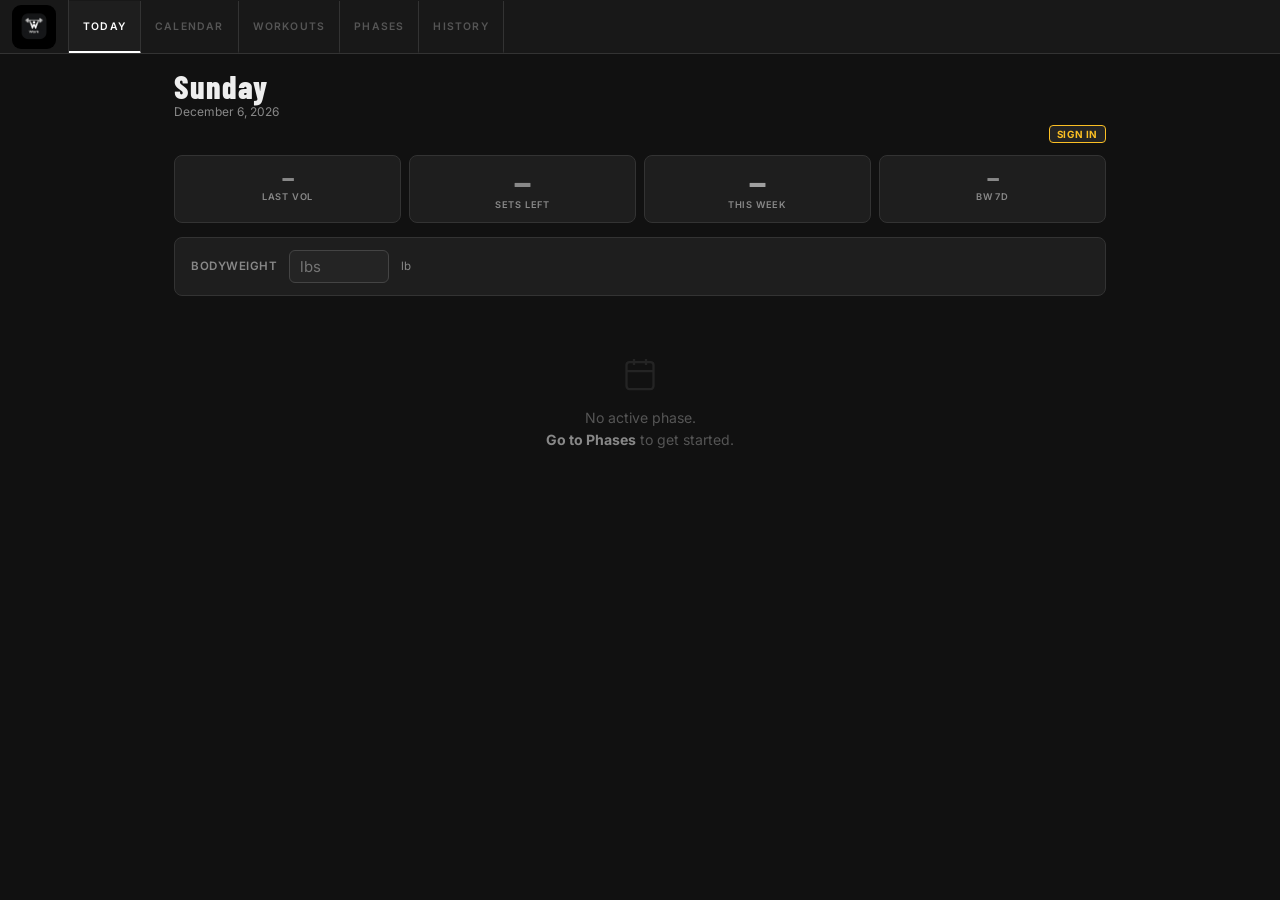
==== commit a44cede1: "Add cloud sign-in so the data table can be locked to your account Sync calls now use your Supabase l" ====
--- a/index.html
+++ b/index.html
@@ -528,6 +528,10 @@
     <div id="backup-msg" style="margin-top:8px;font-size:0.75rem;display:none"></div>
   </div>
   <div class="backup-box" style="margin-top:10px">
+    <div class="backup-box-title">🔒 Cloud Account</div>
+    <div id="acct-box"></div>
+  </div>
+  <div class="backup-box" style="margin-top:10px">
     <div class="backup-box-title">☁️ Supabase Sync</div>
     <p style="font-size:0.75rem;color:var(--muted2);margin-bottom:10px">One-time: push all local data up to Supabase.</p>
     <div class="fwrap">
@@ -640,6 +644,91 @@
 const SUPA_KEY='eyJhbGciOiJIUzI1NiIsInR5cCI6IkpXVCJ9.eyJpc3MiOiJzdXBhYmFzZSIsInJlZiI6Im5pcnZxd3VxbXdqaGVpbHNjeXlpIiwicm9sZSI6ImFub24iLCJpYXQiOjE3ODQ4Mzg1NDUsImV4cCI6MjEwMDQxNDU0NX0.VOJbqkw__zlKRJ1yJ7o-792QuwhI8imauGdRsOi2A4Q';
 const SUPA_HEADERS={'Content-Type':'application/json','apikey':SUPA_KEY,'Authorization':'Bearer '+SUPA_KEY,'Prefer':'resolution=merge-duplicates,return=representation'};
 
+// \u2550\u2550 AUTH \u2014 cloud data is readable only when signed in. Local data is never touched by sign-in or sign-out. \u2550\u2550
+const AUTH_KEY='blk_auth';
+const getSession=()=>{try{return JSON.parse(localStorage.getItem(AUTH_KEY))}catch{return null}};
+function storeSession(d){
+  if(!d||!d.access_token)return null;
+  const prev=getSession()||{};
+  const sess={access_token:d.access_token,refresh_token:d.refresh_token||prev.refresh_token,
+    expires_at:d.expires_at?d.expires_at*1000:Date.now()+(d.expires_in||3600)*1000,
+    email:(d.user&&d.user.email)||prev.email||''};
+  try{localStorage.setItem(AUTH_KEY,JSON.stringify(sess));}catch(e){}
+  return sess;
+}
+let authNeeded=false;   // set when the cloud rejects us; cleared on a good call
+let refreshing=null;    // one refresh at a time (Supabase rotates refresh tokens)
+async function refreshSession(){
+  const sess=getSession();if(!sess||!sess.refresh_token)return null;
+  if(refreshing)return refreshing;
+  refreshing=(async()=>{
+    try{
+      const r=await fetch(`${SUPA_URL}/auth/v1/token?grant_type=refresh_token`,{method:'POST',
+        headers:{'Content-Type':'application/json','apikey':SUPA_KEY},body:JSON.stringify({refresh_token:sess.refresh_token})});
+      if(r.status===400||r.status===401){authNeeded=true;return null;}  // token revoked/expired: keep stored email, ask to sign in again
+      if(!r.ok)return null;                                               // network/server issue: try again later
+      return storeSession(await r.json());
+    }catch(e){return null;}
+    finally{refreshing=null;}
+  })();
+  return refreshing;
+}
+// Headers for a cloud call. Signed in \u2192 user token. Not signed in \u2192 anon key (sees nothing once RLS is on).
+async function authHeaders(prefer){
+  let sess=getSession();
+  if(sess&&sess.expires_at-Date.now()<120000){const n=await refreshSession();if(n)sess=n;}
+  const tok=(sess&&sess.access_token&&sess.expires_at>Date.now())?sess.access_token:SUPA_KEY;
+  return {...SUPA_HEADERS,'Authorization':'Bearer '+tok,'Prefer':prefer===undefined?SUPA_HEADERS.Prefer:prefer};
+}
+const isSignedIn=()=>{const s=getSession();return !!(s&&s.refresh_token);};
+function noteAuthStatus(status){
+  if(status===401||status===403){authNeeded=true;renderAccount();}
+  else if(status>=200&&status<300&&isSignedIn()&&authNeeded){authNeeded=false;renderAccount();}
+}
+
+async function signIn(){
+  const email=(document.getElementById('acct-email')?.value||'').trim();
+  const pw=document.getElementById('acct-pw')?.value||'';
+  const msg=document.getElementById('acct-msg');
+  const say=(t,c)=>{if(msg){msg.textContent=t;msg.style.color=c;msg.style.display='block';}};
+  if(!email||!pw){say('Enter your email and password.','var(--danger)');return;}
+  say('Signing in\u2026','var(--muted2)');
+  try{
+    const r=await fetch(`${SUPA_URL}/auth/v1/token?grant_type=password`,{method:'POST',
+      headers:{'Content-Type':'application/json','apikey':SUPA_KEY},body:JSON.stringify({email,password:pw})});
+    const d=await r.json().catch(()=>({}));
+    if(!r.ok){say(r.status===400?'Wrong email or password.':'Sign-in failed ('+r.status+'). Try again.','var(--danger)');return;}
+    storeSession(d);authNeeded=false;
+    say('\u2713 Signed in. Syncing\u2026','var(--green)');
+    renderAccount();
+    await syncFromSupabase();renderToday();
+  }catch(e){say('No connection. Your data is still saved on this phone.','var(--danger)');}
+}
+function signOut(){
+  // Only forgets the login. Workouts, logs and PRs stay on this phone.
+  const s=getSession();
+  try{localStorage.setItem(AUTH_KEY,JSON.stringify({email:s?.email||''}));}catch(e){}
+  renderAccount();renderSyncBadge();
+}
+function renderAccount(){
+  const box=document.getElementById('acct-box');if(!box)return;
+  const s=getSession()||{};
+  if(isSignedIn()&&!authNeeded){
+    box.innerHTML=`<p style="font-size:0.75rem;color:var(--muted2);margin-bottom:10px">Signed in as <strong style="color:var(--text2)">${s.email||'you'}</strong>. Cloud sync is on.</p>
+      <div class="fwrap"><button class="btn btn-outline btn-sm" onclick="signOut()">Sign out</button></div>`;
+  }else{
+    box.innerHTML=`<p style="font-size:0.75rem;color:var(--muted2);margin-bottom:10px">${authNeeded&&isSignedIn()?'Your sign-in expired. Sign in again to keep syncing.':'Sign in to sync with the cloud. Everything stays saved on this phone either way.'}</p>
+      <div class="field mb8"><input type="email" id="acct-email" autocomplete="username" placeholder="Email" value="${s.email||''}"></div>
+      <div class="field mb8"><input type="password" id="acct-pw" autocomplete="current-password" placeholder="Password" onkeydown="if(event.key==='Enter')signIn()"></div>
+      <div class="fwrap"><button class="btn btn-red btn-sm" onclick="signIn()">Sign in</button></div>
+      <div id="acct-msg" style="margin-top:8px;font-size:0.75rem;display:none"></div>`;
+  }
+}
+function badgeTap(){
+  if(!isSignedIn()||authNeeded){go('history');setTimeout(()=>document.getElementById('acct-box')?.scrollIntoView({behavior:'smooth',block:'center'}),50);return;}
+  manualSync();
+}
+
 const LS={
   get:k=>{try{return JSON.parse(localStorage.getItem('blk_'+k))}catch{return null}},
   set:(k,v)=>localStorage.setItem('blk_'+k,JSON.stringify(v))
@@ -665,7 +754,8 @@
   if(!el)return;
   const pending=dirty().length;
   let txt,cls,tip;
-  if(syncState==='syncing'){txt='\u27f3 sync';cls='sb-wait';tip='Syncing with Supabase\u2026';}
+  if(!isSignedIn()||authNeeded){txt=pending?`\u2191 ${pending} \u00b7 sign in`:'sign in';cls='sb-err';tip='Not signed in. Saved on this phone. Tap to sign in and sync.';}
+  else if(syncState==='syncing'){txt='\u27f3 sync';cls='sb-wait';tip='Syncing with Supabase\u2026';}
   else if(pending){
     txt=`\u2191 ${pending} pending`;
     cls=syncState==='offline'?'sb-off':'sb-err';
@@ -693,9 +783,10 @@
   try{
     const r=await fetch(`${SUPA_URL}/rest/v1/work_data`,{
       method:'POST',
-      headers:SUPA_HEADERS,
+      headers:await authHeaders(),
       body:JSON.stringify({key,value,updated_at:keepStamp?(stamps()[key]||ts):ts})
     });
+    noteAuthStatus(r.status);
     if(!r.ok){
       const body=await r.text().catch(()=>'');
       throw new Error('HTTP '+r.status+(body?' '+body.slice(0,120):''));
@@ -724,7 +815,7 @@
 // Read from Supabase, fall back to localStorage
 async function supaGet(key,fallback){
   try{
-    const r=await fetch(`${SUPA_URL}/rest/v1/work_data?key=eq.${key}&select=value`,{headers:{...SUPA_HEADERS,'Prefer':''}});
+    const r=await fetch(`${SUPA_URL}/rest/v1/work_data?key=eq.${key}&select=value`,{headers:await authHeaders('')});
     if(!r.ok)throw new Error(r.status);
     const d=await r.json();
     if(d&&d[0]){LS.set(key,d[0].value);return d[0].value;}
@@ -736,7 +827,8 @@
 async function syncFromSupabase(){
   syncState='syncing';renderSyncBadge();
   try{
-    const r=await fetch(`${SUPA_URL}/rest/v1/work_data?select=key,value,updated_at`,{headers:{...SUPA_HEADERS,'Prefer':''}});
+    const r=await fetch(`${SUPA_URL}/rest/v1/work_data?select=key,value,updated_at`,{headers:await authHeaders('')});
+    noteAuthStatus(r.status);
     if(!r.ok)throw new Error('HTTP '+r.status);
     const rows=await r.json();
     const st=stamps(),d=dirty();
@@ -1184,7 +1276,7 @@
     </div>
     ${logged?'<span class="tag tag-green">✓ Logged</span>':''}
   </div>
-  <div class="sync-row"><span class="sync-pill sb-off" id="sync-badge" onclick="manualSync()">—</span></div>
+  <div class="sync-row"><span class="sync-pill sb-off" id="sync-badge" onclick="badgeTap()">—</span></div>
   <div class="stats-row">
     <div class="stat-box"><div class="stat-val" style="font-size:1.3rem;color:${volDelta===null?'var(--muted2)':(volDelta>=0?'var(--green)':'var(--red)')}">${volDelta!==null?(volDelta>=0?'+':'−')+Math.abs(Math.round(volDelta)).toLocaleString():(lastVol>0?Math.round(lastVol).toLocaleString():'—')}</div><div class="stat-lbl">${volDelta!==null?'vs Last':'Last Vol'}</div></div>
     <div class="stat-box"><div class="stat-val" style="color:${setsLeft===null?'var(--muted2)':(setsLeft===0?'var(--green)':'var(--orange)')}">${setsLeft===null?'—':setsLeft}</div><div class="stat-lbl">Sets Left</div></div>
@@ -2417,7 +2509,7 @@
     if(rows.length===0){el.textContent='No local data found to migrate';el.style.color='var(--danger)';return;}
     const r=await fetch(`${SUPA_URL}/rest/v1/work_data`,{
       method:'POST',
-      headers:{...SUPA_HEADERS,'Prefer':'resolution=merge-duplicates,return=representation'},
+      headers:await authHeaders('resolution=merge-duplicates,return=representation'),
       body:JSON.stringify(rows)
     });
     const body=await r.json();
@@ -2448,6 +2540,7 @@
 setInterval(renderSyncBadge,60000);
 
 if(!navigator.onLine)syncState='offline';
+renderAccount();
 renderSyncBadge();
 syncFromSupabase().then(()=>renderToday());
 </script>
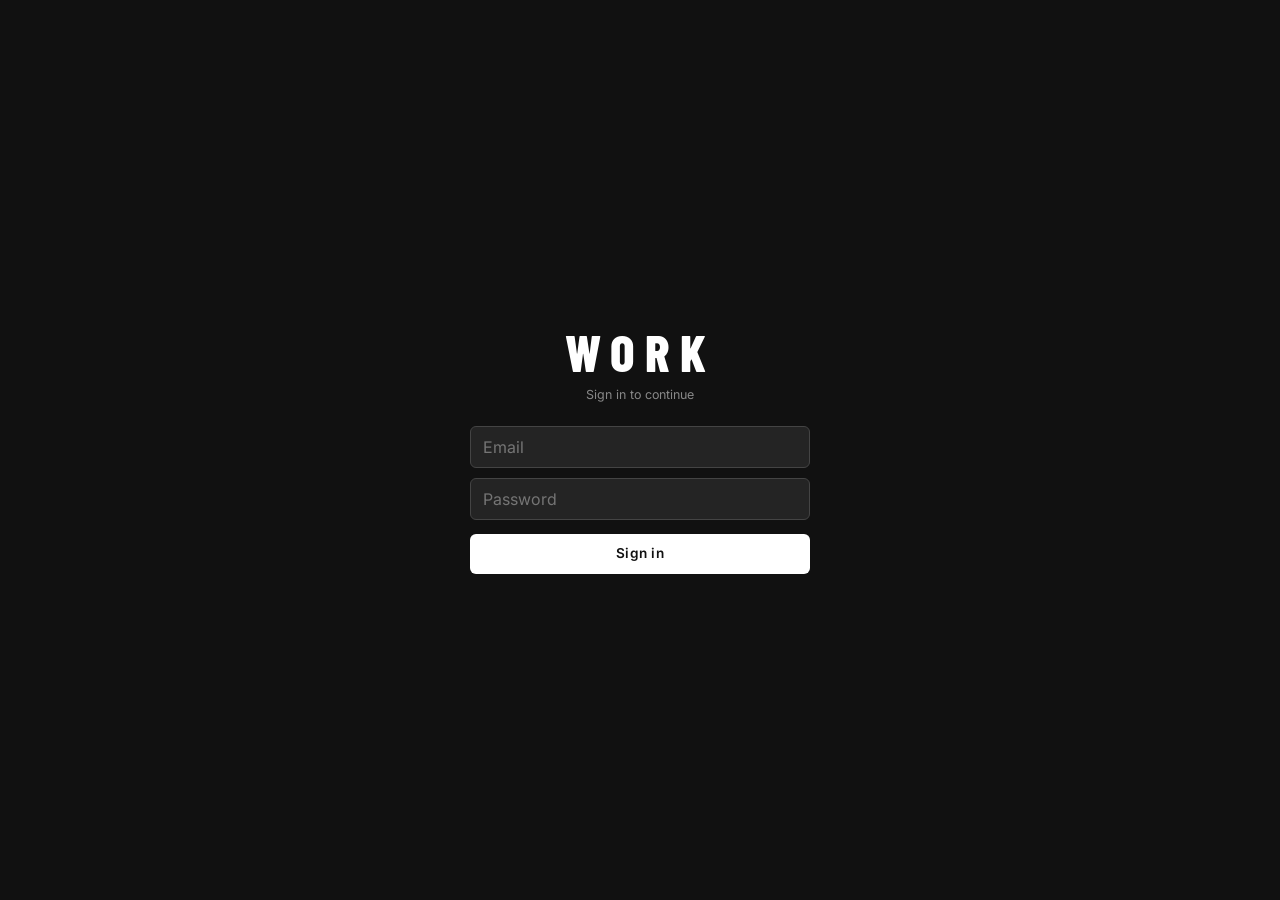
==== commit 5f6a989e: "Open to a login screen when signed out Shows a full-screen sign-in on launch when there is no login," ====
--- a/index.html
+++ b/index.html
@@ -101,6 +101,12 @@
 .mt4{margin-top:4px}.mt8{margin-top:8px}.mt12{margin-top:12px}.mt16{margin-top:16px}
 .mb4{margin-bottom:4px}.mb8{margin-bottom:8px}.mb12{margin-bottom:12px}.mb16{margin-bottom:16px}
 .mono{font-family:'JetBrains Mono',monospace}
+.login-ov{position:fixed;inset:0;z-index:2000;background:var(--bg);display:none;align-items:center;justify-content:center;padding:calc(24px + env(safe-area-inset-top)) 24px calc(24px + env(safe-area-inset-bottom))}
+.login-ov.open{display:flex}
+.login-card{width:100%;max-width:340px;display:flex;flex-direction:column;gap:10px}
+.login-logo{font-family:'Barlow Condensed',sans-serif;font-size:3.2rem;font-weight:800;letter-spacing:10px;color:var(--red);text-align:center;line-height:1}
+.login-sub{font-size:0.78rem;color:var(--muted2);text-align:center;margin-bottom:14px}
+.login-card .btn{width:100%;padding:13px 16px;font-size:0.85rem;margin-top:4px}
 
 /* ═══ TODAY ═══ */
 .today-hdr{display:flex;align-items:flex-start;justify-content:space-between;margin-bottom:6px;gap:12px}
@@ -638,6 +644,17 @@
   <button class="btn btn-outline btn-sm" onclick="stopTimer()">Done</button>
 </div>
 
+<div class="login-ov" id="login-ov">
+  <div class="login-card">
+    <div class="login-logo">WORK</div>
+    <div class="login-sub">Sign in to continue</div>
+    <input type="email" id="lg-email" autocomplete="username" placeholder="Email">
+    <input type="password" id="lg-pw" autocomplete="current-password" placeholder="Password" onkeydown="if(event.key==='Enter')signIn('lg')">
+    <button class="btn btn-red" onclick="signIn('lg')">Sign in</button>
+    <div id="lg-msg" style="font-size:0.75rem;text-align:center;min-height:1em;display:none"></div>
+  </div>
+</div>
+
 <script>
 // ══ STORAGE ══
 const SUPA_URL='https://nirvqwuqmwjheilscyyi.supabase.co';
@@ -657,7 +674,8 @@
   return sess;
 }
 let authNeeded=false;   // set when the cloud rejects us; cleared on a good call
-let refreshing=null;    // one refresh at a time (Supabase rotates refresh tokens)
+let refreshing=null;
+let lastCallAsUser=false;  // a 200 from the anon key proves nothing once RLS is on    // one refresh at a time (Supabase rotates refresh tokens)
 async function refreshSession(){
   const sess=getSession();if(!sess||!sess.refresh_token)return null;
   if(refreshing)return refreshing;
@@ -678,18 +696,20 @@
   let sess=getSession();
   if(sess&&sess.expires_at-Date.now()<120000){const n=await refreshSession();if(n)sess=n;}
   const tok=(sess&&sess.access_token&&sess.expires_at>Date.now())?sess.access_token:SUPA_KEY;
+  lastCallAsUser=tok!==SUPA_KEY;
   return {...SUPA_HEADERS,'Authorization':'Bearer '+tok,'Prefer':prefer===undefined?SUPA_HEADERS.Prefer:prefer};
 }
 const isSignedIn=()=>{const s=getSession();return !!(s&&s.refresh_token);};
 function noteAuthStatus(status){
   if(status===401||status===403){authNeeded=true;renderAccount();}
-  else if(status>=200&&status<300&&isSignedIn()&&authNeeded){authNeeded=false;renderAccount();}
-}
-
-async function signIn(){
-  const email=(document.getElementById('acct-email')?.value||'').trim();
-  const pw=document.getElementById('acct-pw')?.value||'';
-  const msg=document.getElementById('acct-msg');
+  else if(status>=200&&status<300&&lastCallAsUser&&authNeeded){authNeeded=false;renderAccount();}
+}
+
+async function signIn(f){
+  f=f||'acct';
+  const email=(document.getElementById(f+'-email')?.value||'').trim();
+  const pw=document.getElementById(f+'-pw')?.value||'';
+  const msg=document.getElementById(f+'-msg');
   const say=(t,c)=>{if(msg){msg.textContent=t;msg.style.color=c;msg.style.display='block';}};
   if(!email||!pw){say('Enter your email and password.','var(--danger)');return;}
   say('Signing in\u2026','var(--muted2)');
@@ -700,15 +720,27 @@
     if(!r.ok){say(r.status===400?'Wrong email or password.':'Sign-in failed ('+r.status+'). Try again.','var(--danger)');return;}
     storeSession(d);authNeeded=false;
     say('\u2713 Signed in. Syncing\u2026','var(--green)');
+    const pwEl=document.getElementById(f+'-pw');if(pwEl)pwEl.value='';
+    hideLoginGate();
     renderAccount();
     await syncFromSupabase();renderToday();
   }catch(e){say('No connection. Your data is still saved on this phone.','var(--danger)');}
 }
+// Full-screen sign-in shown on open when signed out. Never shown mid-session.
+function showLoginGate(){
+  const ov=document.getElementById('login-ov');if(!ov)return;
+  const e=document.getElementById('lg-email');const s=getSession();
+  if(e&&!e.value)e.value=s?.email||'';
+  const m=document.getElementById('lg-msg');
+  if(m&&authNeeded&&isSignedIn()){m.textContent='Your sign-in expired. Sign in again.';m.style.color='var(--muted2)';m.style.display='block';}
+  ov.classList.add('open');
+}
+function hideLoginGate(){document.getElementById('login-ov')?.classList.remove('open');}
 function signOut(){
   // Only forgets the login. Workouts, logs and PRs stay on this phone.
   const s=getSession();
   try{localStorage.setItem(AUTH_KEY,JSON.stringify({email:s?.email||''}));}catch(e){}
-  renderAccount();renderSyncBadge();
+  renderAccount();renderSyncBadge();showLoginGate();
 }
 function renderAccount(){
   const box=document.getElementById('acct-box');if(!box)return;
@@ -2542,7 +2574,8 @@
 if(!navigator.onLine)syncState='offline';
 renderAccount();
 renderSyncBadge();
-syncFromSupabase().then(()=>renderToday());
+if(!isSignedIn())showLoginGate();
+syncFromSupabase().then(()=>{renderToday();if(authNeeded)showLoginGate();});
 </script>
 </body>
 </html>
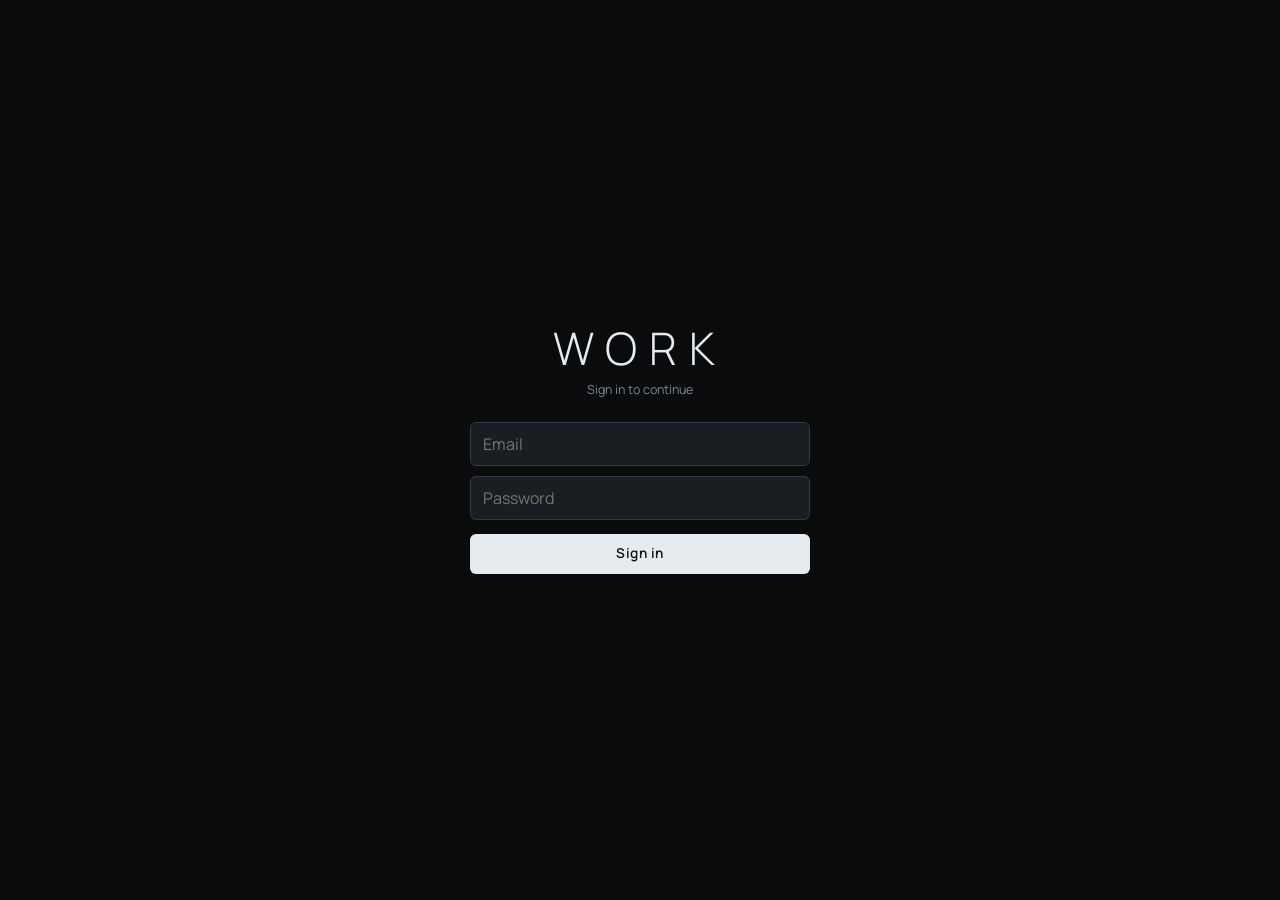
==== commit 80fc8349: "Restyle: Titanium palette with Saira headings and Manrope text Graphite surfaces, platinum accent, m" ====
--- a/index.html
+++ b/index.html
@@ -7,33 +7,34 @@
 <link rel="icon" type="image/png" href="./icon-192.png">
 <link rel="apple-touch-icon" href="./icon-512.png">
 <link rel="manifest" href="./manifest.json">
-<meta name="theme-color" content="#111111">
+<meta name="theme-color" content="#0a0b0d">
 <meta name="apple-mobile-web-app-capable" content="yes">
 <meta name="mobile-web-app-capable" content="yes">
 <meta name="apple-mobile-web-app-status-bar-style" content="black-translucent">
 <meta name="apple-mobile-web-app-title" content="WORK">
-<link href="https://fonts.googleapis.com/css2?family=Barlow+Condensed:wght@500;600;700;800&family=Inter:wght@400;500;600&family=JetBrains+Mono:wght@400;500&display=swap" rel="stylesheet">
+<link href="https://fonts.googleapis.com/css2?family=Saira+Semi+Condensed:wght@500;600;700&family=Manrope:wght@300;400;500;600;700&family=IBM+Plex+Mono:wght@400;500&display=swap" rel="stylesheet">
 <style>
 :root{
-  --bg:#111111;--s0:#181818;--s1:#1e1e1e;--s2:#242424;--s3:#2a2a2a;
-  --b0:#333333;--b1:#444444;--b2:#555555;
-  --red:#ffffff;--red2:#dddddd;--redg:rgba(255,255,255,.08);
-  --blue:#a0a0a0;--blue2:#888888;--blueg:rgba(160,160,160,.1);
-  --green:#4ade80;--greeng:rgba(74,222,128,.1);
-  --purple:#c084fc;--purpleg:rgba(192,132,252,.1);
-  --orange:#fbbf24;--orangeg:rgba(251,191,36,.1);
-  --text:#bbbbbb;--text2:#eeeeee;--muted:#555555;--muted2:#888888;
-  --danger:#ff5555;--r:8px;
+  /* Titanium: graphite surfaces, platinum accent, one cool steel-blue, mint for done */
+  --bg:#0a0b0d;--s0:#0f1114;--s1:#14171b;--s2:#1a1e23;--s3:#21262c;
+  --b0:#262b32;--b1:#343b44;--b2:#46505b;
+  --red:#e6ebf0;--red2:#c9d0d8;--redg:rgba(230,235,240,.08);
+  --blue:#8fa6bd;--blue2:#7890a8;--blueg:rgba(143,166,189,.10);
+  --green:#7fd1b9;--greeng:rgba(127,209,185,.10);
+  --purple:#b7a6e0;--purpleg:rgba(183,166,224,.10);
+  --orange:#e8c27a;--orangeg:rgba(232,194,122,.10);
+  --text:#a9b1bb;--text2:#eef2f6;--muted:#4b535d;--muted2:#7c8692;
+  --danger:#ef7a7a;--r:4px;
 }
 *{box-sizing:border-box;margin:0;padding:0;-webkit-tap-highlight-color:transparent}
 html,body{height:100%;overflow:hidden;overscroll-behavior:none}
-body{background:var(--bg);color:var(--text);font-family:'Inter',sans-serif;font-size:14px;position:fixed;top:0;left:0;right:0;bottom:0;overflow:hidden;overscroll-behavior:none}
+body{background:var(--bg);color:var(--text);font-family:'Manrope',sans-serif;font-size:14px;position:fixed;top:0;left:0;right:0;bottom:0;overflow:hidden;overscroll-behavior:none}
 #scroll{position:absolute;inset:0;overflow-y:auto;overflow-x:hidden;-webkit-overflow-scrolling:touch;overscroll-behavior-y:contain}
 
 /* NAV */
 nav{background:var(--s0);border-bottom:1px solid var(--b0);position:fixed;top:0;left:0;right:0;z-index:200;display:flex;align-items:stretch;height:calc(54px + env(safe-area-inset-top));padding-top:env(safe-area-inset-top);touch-action:none;user-select:none;-webkit-user-select:none;-webkit-touch-callout:none}
 nav img{-webkit-user-drag:none;user-drag:none;pointer-events:none}
-.nav-logo{font-family:'Barlow Condensed',sans-serif;font-size:1.6rem;font-weight:800;letter-spacing:5px;color:var(--red);padding:0 18px;border-right:1px solid var(--b0);display:flex;align-items:center;flex-shrink:0}
+.nav-logo{font-family:'Saira Semi Condensed',sans-serif;font-size:1.5rem;font-weight:700;letter-spacing:6px;color:var(--red);padding:0 18px;border-right:1px solid var(--b0);display:flex;align-items:center;flex-shrink:0}
 .nav-tabs{display:flex;flex:1;overflow-x:auto;scrollbar-width:none;touch-action:pan-x}
 .nav-tabs::-webkit-scrollbar{display:none}
 .nav-tab{padding:0 14px;font-size:0.65rem;font-weight:600;letter-spacing:1.2px;text-transform:uppercase;color:var(--muted);cursor:pointer;display:flex;align-items:center;border-right:1px solid var(--b0);white-space:nowrap;border-bottom:3px solid transparent;transition:all .18s;position:relative;top:1px}
@@ -45,15 +46,15 @@
 .page.active{display:block}
 
 /* TYPE */
-.pg-title{font-family:'Barlow Condensed',sans-serif;font-size:1.9rem;font-weight:800;letter-spacing:2px;color:var(--text2);line-height:1}
+.pg-title{font-family:'Saira Semi Condensed',sans-serif;font-size:2rem;font-weight:600;letter-spacing:.5px;color:var(--text2);line-height:1}
 .pg-sub{font-size:0.78rem;color:var(--muted2);margin-top:3px}
-.sec-title{font-family:'Barlow Condensed',sans-serif;font-size:1.05rem;font-weight:700;letter-spacing:1.5px;color:var(--text2);text-transform:uppercase}
+.sec-title{font-family:'Saira Semi Condensed',sans-serif;font-size:1.05rem;font-weight:700;letter-spacing:1.5px;color:var(--text2);text-transform:uppercase}
 
 /* CARDS */
 .card{background:var(--s1);border:1px solid var(--b0);border-radius:var(--r);padding:16px;margin-bottom:12px}
 
 /* BUTTONS */
-.btn{display:inline-flex;align-items:center;justify-content:center;gap:5px;padding:9px 16px;border-radius:6px;font-size:0.75rem;font-weight:600;letter-spacing:.5px;cursor:pointer;border:none;transition:all .15s;font-family:'Inter',sans-serif;line-height:1;white-space:nowrap}
+.btn{display:inline-flex;align-items:center;justify-content:center;gap:5px;padding:9px 16px;border-radius:6px;font-size:0.75rem;font-weight:600;letter-spacing:.5px;cursor:pointer;border:none;transition:all .15s;font-family:'Manrope',sans-serif;line-height:1;white-space:nowrap}
 .btn-red{background:var(--red);color:#111111}.btn-red:active{background:var(--red2)}
 .btn-blue{background:var(--blue);color:#fff}.btn-blue:active{background:var(--blue2)}
 .btn-outline{background:transparent;color:var(--text);border:1px solid var(--b1)}.btn-outline:active{border-color:var(--red);color:var(--red)}
@@ -66,7 +67,7 @@
 .btn-icon:active{border-color:var(--red);color:var(--red)}
 
 /* FORMS */
-input,select,textarea{background:var(--s2);border:1px solid var(--b1);color:var(--text2);border-radius:6px;padding:10px 12px;font-family:'Inter',sans-serif;font-size:16px;width:100%;transition:border-color .15s;-webkit-appearance:none;appearance:none}
+input,select,textarea{background:var(--s2);border:1px solid var(--b1);color:var(--text2);border-radius:6px;padding:10px 12px;font-family:'Manrope',sans-serif;font-size:16px;width:100%;transition:border-color .15s;-webkit-appearance:none;appearance:none}
 input:focus,select:focus,textarea:focus{outline:none;border-color:var(--red);background:var(--s3)}
 select{background-image:url("data:image/svg+xml,%3Csvg xmlns='http://www.w3.org/2000/svg' width='12' height='8' viewBox='0 0 12 8'%3E%3Cpath d='M1 1l5 5 5-5' stroke='%236a85a8' stroke-width='1.5' fill='none' stroke-linecap='round'/%3E%3C/svg%3E");background-repeat:no-repeat;background-position:right 12px center;padding-right:32px}
 select option{background:var(--s2);color:var(--text2)}
@@ -100,25 +101,26 @@
 .fwrap{display:flex;align-items:center;gap:8px;flex-wrap:wrap}
 .mt4{margin-top:4px}.mt8{margin-top:8px}.mt12{margin-top:12px}.mt16{margin-top:16px}
 .mb4{margin-bottom:4px}.mb8{margin-bottom:8px}.mb12{margin-bottom:12px}.mb16{margin-bottom:16px}
-.mono{font-family:'JetBrains Mono',monospace}
+.mono{font-family:'IBM Plex Mono',monospace}
+.sec-title,.workout-preview-name,.log-ex-name,.modal-title{font-weight:600;letter-spacing:.6px}
 .login-ov{position:fixed;inset:0;z-index:2000;background:var(--bg);display:none;align-items:center;justify-content:center;padding:calc(24px + env(safe-area-inset-top)) 24px calc(24px + env(safe-area-inset-bottom))}
 .login-ov.open{display:flex}
 .login-card{width:100%;max-width:340px;display:flex;flex-direction:column;gap:10px}
-.login-logo{font-family:'Barlow Condensed',sans-serif;font-size:3.2rem;font-weight:800;letter-spacing:10px;color:var(--red);text-align:center;line-height:1}
+.login-logo{font-family:'Manrope',sans-serif;font-size:2.8rem;font-weight:300;letter-spacing:12px;color:var(--red);text-align:center;line-height:1}
 .login-sub{font-size:0.78rem;color:var(--muted2);text-align:center;margin-bottom:14px}
 .login-card .btn{width:100%;padding:13px 16px;font-size:0.85rem;margin-top:4px}
 
 /* ═══ TODAY ═══ */
 .today-hdr{display:flex;align-items:flex-start;justify-content:space-between;margin-bottom:6px;gap:12px}
-.today-date{font-family:'Barlow Condensed',sans-serif;font-size:2rem;font-weight:800;letter-spacing:1px;color:var(--text2);line-height:1}
+.today-date{font-family:'Saira Semi Condensed',sans-serif;font-size:2.15rem;font-weight:600;letter-spacing:.5px;color:var(--text2);line-height:1}
 .today-sub{font-size:0.75rem;color:var(--muted2);margin-top:2px}
 .stats-row{display:grid;grid-template-columns:repeat(4,1fr);gap:8px;margin-bottom:14px}
 .stat-box{background:var(--s1);border:1px solid var(--b0);border-radius:var(--r);padding:12px 8px;text-align:center}
-.stat-val{font-family:'Barlow Condensed',sans-serif;font-size:1.8rem;font-weight:800;line-height:1;margin-bottom:2px}
+.stat-val{font-family:'Manrope',sans-serif;font-size:2rem;font-weight:300;font-variant-numeric:tabular-nums;line-height:1;margin-bottom:2px}
 .stat-lbl{font-size:0.58rem;color:var(--muted2);letter-spacing:.8px;text-transform:uppercase;font-weight:600}
 .workout-preview{background:var(--s1);border:1px solid var(--b0);border-radius:var(--r);overflow:hidden;margin-bottom:12px}
 .workout-preview-hdr{padding:12px 16px;border-bottom:1px solid var(--b0);display:flex;align-items:center;justify-content:space-between}
-.workout-preview-name{font-family:'Barlow Condensed',sans-serif;font-size:1.25rem;font-weight:700;letter-spacing:1px;color:var(--text2)}
+.workout-preview-name{font-family:'Saira Semi Condensed',sans-serif;font-size:1.25rem;font-weight:700;letter-spacing:1px;color:var(--text2)}
 .ex-row-preview{padding:9px 16px;border-bottom:1px solid var(--b0);display:flex;align-items:center;gap:10px}
 .ex-row-preview:last-child{border-bottom:none}
 .ex-preview-name{font-weight:500;font-size:0.85rem;flex:1;color:var(--text2)}
@@ -145,7 +147,7 @@
 .timer-ring-fg{fill:none;stroke:var(--green);stroke-width:3;stroke-dasharray:113;stroke-dashoffset:0;transition:stroke-dashoffset .9s linear,stroke .3s}
 .timer-ring-fg.warn{stroke:var(--orange)}
 .timer-ring-fg.done{stroke:var(--red)}
-.timer-num{position:absolute;inset:0;display:flex;align-items:center;justify-content:center;font-family:'Barlow Condensed',sans-serif;font-size:0.9rem;font-weight:700;color:var(--text2)}
+.timer-num{position:absolute;inset:0;display:flex;align-items:center;justify-content:center;font-family:'Saira Semi Condensed',sans-serif;font-size:0.9rem;font-weight:700;color:var(--text2)}
 .timer-info{flex:1}
 .timer-label{font-size:0.72rem;color:var(--muted2);margin-bottom:1px}
 .timer-msg{font-size:0.85rem;font-weight:600;color:var(--text2)}
@@ -154,7 +156,7 @@
 .builder-layout{display:grid;grid-template-columns:280px 1fr;gap:14px;align-items:start}
 .workout-list-panel{background:var(--s1);border:1px solid var(--b0);border-radius:var(--r);overflow:hidden;position:sticky;top:calc(70px + env(safe-area-inset-top))}
 .panel-hdr{padding:10px 14px;border-bottom:1px solid var(--b0);display:flex;align-items:center;justify-content:space-between;background:var(--s0)}
-.panel-hdr-title{font-family:'Barlow Condensed',sans-serif;font-size:0.9rem;font-weight:700;letter-spacing:1.5px;text-transform:uppercase;color:var(--muted2)}
+.panel-hdr-title{font-family:'Saira Semi Condensed',sans-serif;font-size:0.9rem;font-weight:700;letter-spacing:1.5px;text-transform:uppercase;color:var(--muted2)}
 .w-list-item{padding:11px 14px;border-bottom:1px solid var(--b0);cursor:pointer;transition:all .15s;display:flex;align-items:center;gap:8px}
 .w-list-item:last-child{border-bottom:none}
 .w-list-item:hover,.w-list-item.active{background:var(--s2)}
@@ -166,14 +168,14 @@
 .editor-panel{background:var(--s1);border:1px solid var(--b0);border-radius:var(--r);overflow:hidden}
 .editor-hdr{padding:12px 16px;border-bottom:1px solid var(--b0);background:var(--s0);display:flex;align-items:center;justify-content:space-between}
 .editor-body{padding:14px}
-.workout-name-input{background:transparent;border:none;border-bottom:2px solid var(--b1);border-radius:0;font-family:'Barlow Condensed',sans-serif;font-size:1.4rem;font-weight:700;letter-spacing:1px;color:var(--text2);padding:6px 0;width:100%;transition:border-color .15s}
+.workout-name-input{background:transparent;border:none;border-bottom:2px solid var(--b1);border-radius:0;font-family:'Saira Semi Condensed',sans-serif;font-size:1.4rem;font-weight:700;letter-spacing:1px;color:var(--text2);padding:6px 0;width:100%;transition:border-color .15s}
 .workout-name-input:focus{outline:none;border-bottom-color:var(--red);background:transparent}
 .ex-card{background:var(--s2);border:1px solid var(--b0);border-radius:var(--r);margin-bottom:10px;overflow:hidden;transition:border-color .2s,box-shadow .2s}
 .ex-card.dragging{opacity:.4;border-style:dashed}
 .ex-card.drag-over{border-color:var(--blue);box-shadow:0 0 0 2px rgba(74,143,212,.2)}
 .ex-card.type-run{border-color:rgba(155,127,232,.35)}
 .ex-card.type-bw{border-color:rgba(45,212,160,.25)}
-.alt-toggle-btn{background:var(--s3);border:1px solid var(--b1);color:var(--muted2);border-radius:6px;padding:6px 10px;font-size:0.68rem;font-weight:600;cursor:pointer;white-space:nowrap;font-family:'Inter',sans-serif;flex-shrink:0;transition:all .15s}
+.alt-toggle-btn{background:var(--s3);border:1px solid var(--b1);color:var(--muted2);border-radius:6px;padding:6px 10px;font-size:0.68rem;font-weight:600;cursor:pointer;white-space:nowrap;font-family:'Manrope',sans-serif;flex-shrink:0;transition:all .15s}
 .alt-toggle-btn.on{border-color:#fbbf24;color:#fbbf24;background:rgba(251,191,36,.08)}
 .alt-block{background:var(--s0);border:1px solid rgba(251,191,36,.25);border-radius:6px;padding:10px;margin-bottom:10px}
 .alt-label{font-size:0.62rem;font-weight:700;letter-spacing:.8px;text-transform:uppercase;color:#fbbf24;margin-bottom:6px}
@@ -187,7 +189,7 @@
 .ex-order-btn{width:22px;height:22px;border-radius:4px;background:var(--s2);border:1px solid var(--b1);color:var(--muted2);cursor:pointer;display:flex;align-items:center;justify-content:center;font-size:0.6rem;transition:all .15s}
 .ex-order-btn:hover:not(.dim){border-color:var(--blue);color:var(--blue)}
 .ex-order-btn.dim{opacity:.2;cursor:default}
-.ex-badge{font-family:'Barlow Condensed',sans-serif;font-size:1rem;font-weight:700;width:24px;height:24px;border-radius:5px;display:flex;align-items:center;justify-content:center;flex-shrink:0;background:var(--redg);color:var(--red)}
+.ex-badge{font-family:'Saira Semi Condensed',sans-serif;font-size:1rem;font-weight:700;width:24px;height:24px;border-radius:5px;display:flex;align-items:center;justify-content:center;flex-shrink:0;background:var(--redg);color:var(--red)}
 .ex-badge.run{background:var(--purpleg);color:var(--purple)}
 .ex-badge.bw{background:var(--greeng);color:var(--green)}
 .ex-name-display{flex:1;font-weight:600;font-size:0.85rem;color:var(--text2);min-width:0;overflow:hidden;text-overflow:ellipsis;white-space:nowrap}
@@ -197,13 +199,13 @@
 .ex-card-body{padding:12px}
 .ex-card-body.collapsed{display:none}
 .type-toggle{display:flex;background:var(--s0);border:1px solid var(--b0);border-radius:6px;overflow:hidden;margin-bottom:10px}
-.type-btn{flex:1;padding:7px 4px;text-align:center;font-size:0.62rem;font-weight:700;letter-spacing:.5px;text-transform:uppercase;cursor:pointer;color:var(--muted);border:none;background:none;font-family:'Inter',sans-serif;transition:all .15s}
+.type-btn{flex:1;padding:7px 4px;text-align:center;font-size:0.62rem;font-weight:700;letter-spacing:.5px;text-transform:uppercase;cursor:pointer;color:var(--muted);border:none;background:none;font-family:'Manrope',sans-serif;transition:all .15s}
 .type-btn.lift-on{background:var(--redg);color:var(--red)}
 .type-btn.bw-on{background:var(--greeng);color:var(--green)}
 .type-btn.run-on{background:var(--purpleg);color:var(--purple)}
 .name-selector{display:flex;gap:6px;margin-bottom:10px}
 .name-selector select,.name-selector input{flex:1}
-.toggle-custom{background:var(--s3);border:1px solid var(--b1);color:var(--muted2);border-radius:6px;padding:9px 10px;font-size:0.68rem;font-weight:600;cursor:pointer;white-space:nowrap;font-family:'Inter',sans-serif;flex-shrink:0;transition:all .15s}
+.toggle-custom{background:var(--s3);border:1px solid var(--b1);color:var(--muted2);border-radius:6px;padding:9px 10px;font-size:0.68rem;font-weight:600;cursor:pointer;white-space:nowrap;font-family:'Manrope',sans-serif;flex-shrink:0;transition:all .15s}
 .toggle-custom.on{border-color:var(--blue);color:var(--blue);background:var(--blueg)}
 .sets-area{margin-bottom:10px}
 .set-hdr{display:grid;gap:6px;margin-bottom:5px;padding:0 2px}
@@ -213,14 +215,14 @@
 .set-row{display:grid;gap:6px;align-items:center;margin-bottom:6px}
 .set-row-lift{grid-template-columns:30px 1fr 1fr 26px}
 .set-row-bw{grid-template-columns:30px 1fr 26px}
-.set-num{font-family:'JetBrains Mono',monospace;font-size:0.65rem;color:var(--muted2);text-align:center;background:var(--s0);border-radius:4px;padding:4px 3px;border:1px solid var(--b0)}
+.set-num{font-family:'IBM Plex Mono',monospace;font-size:0.65rem;color:var(--muted2);text-align:center;background:var(--s0);border-radius:4px;padding:4px 3px;border:1px solid var(--b0)}
 .set-del{width:26px;height:26px;border-radius:5px;background:transparent;border:1px solid var(--b0);color:var(--muted);cursor:pointer;display:flex;align-items:center;justify-content:center;font-size:0.6rem;transition:all .15s}
 .set-del:active{border-color:var(--danger);color:var(--danger)}
-.add-set-btn{width:100%;padding:8px;background:transparent;border:1px dashed var(--b1);border-radius:6px;color:var(--muted2);font-size:0.7rem;font-weight:600;letter-spacing:.5px;cursor:pointer;text-align:center;font-family:'Inter',sans-serif;transition:all .15s;text-transform:uppercase}
+.add-set-btn{width:100%;padding:8px;background:transparent;border:1px dashed var(--b1);border-radius:6px;color:var(--muted2);font-size:0.7rem;font-weight:600;letter-spacing:.5px;cursor:pointer;text-align:center;font-family:'Manrope',sans-serif;transition:all .15s;text-transform:uppercase}
 .add-set-btn:active{border-color:var(--red);color:var(--red);background:var(--redg)}
 .run-grid{display:grid;grid-template-columns:1fr 1fr 1fr;gap:8px;margin-bottom:10px}
 .add-ex-strip{display:flex;gap:6px;padding:10px 14px;border-top:1px solid var(--b0);background:var(--s0)}
-.add-ex-btn{flex:1;padding:9px 6px;border-radius:6px;font-size:0.68rem;font-weight:700;letter-spacing:.5px;text-transform:uppercase;cursor:pointer;border:1px solid var(--b1);background:var(--s1);color:var(--muted2);font-family:'Inter',sans-serif;text-align:center;transition:all .15s}
+.add-ex-btn{flex:1;padding:9px 6px;border-radius:6px;font-size:0.68rem;font-weight:700;letter-spacing:.5px;text-transform:uppercase;cursor:pointer;border:1px solid var(--b1);background:var(--s1);color:var(--muted2);font-family:'Manrope',sans-serif;text-align:center;transition:all .15s}
 .add-ex-btn:hover{background:var(--s2)}
 .add-ex-btn.lift:hover{border-color:var(--red);color:var(--red);background:var(--redg)}
 .add-ex-btn.bw:hover{border-color:var(--green);color:var(--green);background:var(--greeng)}
@@ -228,9 +230,9 @@
 
 /* ═══ CALENDAR ═══ */
 .cal-tabs{display:flex;background:var(--s0);border:1px solid var(--b0);border-radius:7px;overflow:hidden;margin-bottom:14px}
-.cal-tab{flex:1;padding:8px;text-align:center;font-size:0.7rem;font-weight:600;letter-spacing:.5px;text-transform:uppercase;cursor:pointer;color:var(--muted);background:none;border:none;transition:all .15s;font-family:'Inter',sans-serif}
+.cal-tab{flex:1;padding:8px;text-align:center;font-size:0.7rem;font-weight:600;letter-spacing:.5px;text-transform:uppercase;cursor:pointer;color:var(--muted);background:none;border:none;transition:all .15s;font-family:'Manrope',sans-serif}
 .cal-tab.active{background:var(--red);color:#111111}
-.cal-week-lbl{font-size:0.65rem;font-weight:700;letter-spacing:1.5px;text-transform:uppercase;color:var(--muted);margin-bottom:5px;font-family:'Barlow Condensed',sans-serif}
+.cal-week-lbl{font-size:0.65rem;font-weight:700;letter-spacing:1.5px;text-transform:uppercase;color:var(--muted);margin-bottom:5px;font-family:'Saira Semi Condensed',sans-serif}
 .week-grid{display:grid;grid-template-columns:repeat(7,1fr);gap:4px;margin-bottom:12px}
 .day-cell{background:var(--s1);border:1px solid var(--b0);border-radius:6px;padding:7px 3px;text-align:center;cursor:pointer;transition:all .15s;min-height:66px;display:flex;flex-direction:column;align-items:center;gap:2px}
 .day-cell:not(.rest):not(.future):active{background:var(--s2);border-color:var(--red)}
@@ -240,13 +242,13 @@
 .day-cell.manual-rest{opacity:.4;background:rgba(245,158,11,.04);border-color:rgba(245,158,11,.3)}
 .day-cell.logged{border-color:var(--green);background:rgba(45,212,160,.05)}
 .day-nm{font-size:0.52rem;color:var(--muted);letter-spacing:1px;text-transform:uppercase;font-weight:700}
-.day-n{font-family:'Barlow Condensed',sans-serif;font-size:1.35rem;font-weight:800;line-height:1;color:var(--text)}
+.day-n{font-family:'Saira Semi Condensed',sans-serif;font-size:1.35rem;font-weight:700;line-height:1;color:var(--text)}
 .day-cell.today .day-n{color:var(--red)}
 .day-wlbl{font-size:0.5rem;color:var(--blue);background:var(--blueg);padding:1px 3px;border-radius:3px;width:100%;overflow:hidden;text-overflow:ellipsis;white-space:nowrap;border:1px solid rgba(74,143,212,.15)}
 .day-chk{font-size:0.58rem;color:var(--green)}
 /* monthly cal */
 .month-nav{display:flex;align-items:center;justify-content:space-between;margin-bottom:10px}
-.month-title{font-family:'Barlow Condensed',sans-serif;font-size:1.1rem;font-weight:700;letter-spacing:1px}
+.month-title{font-family:'Saira Semi Condensed',sans-serif;font-size:1.1rem;font-weight:700;letter-spacing:1px}
 .month-grid{display:grid;grid-template-columns:repeat(7,1fr);gap:3px;margin-bottom:14px}
 .month-day-hdr{font-size:0.55rem;color:var(--muted);text-align:center;text-transform:uppercase;letter-spacing:.8px;font-weight:700;padding-bottom:4px}
 .month-cell{background:var(--s1);border:1px solid var(--b0);border-radius:5px;min-height:46px;padding:4px;cursor:pointer;transition:all .15s;display:flex;flex-direction:column;gap:2px}
@@ -255,7 +257,7 @@
 .month-cell.logged{border-color:var(--green);background:rgba(45,212,160,.05)}
 .month-cell.rest-day{opacity:.3}
 .month-cell.manual-rest-day{opacity:.45;border-color:rgba(245,158,11,.3)}
-.month-n{font-family:'Barlow Condensed',sans-serif;font-size:1rem;font-weight:700;line-height:1;color:var(--text2)}
+.month-n{font-family:'Saira Semi Condensed',sans-serif;font-size:1rem;font-weight:700;line-height:1;color:var(--text2)}
 .month-cell.today .month-n{color:var(--red)}
 .month-wlbl{font-size:0.5rem;color:var(--blue);white-space:nowrap;overflow:hidden;text-overflow:ellipsis}
 .month-chk{font-size:0.55rem;color:var(--green)}
@@ -265,7 +267,7 @@
 .overlay.open{display:flex}
 .modal{background:var(--s1);border-top:1px solid var(--b1);border-radius:16px 16px 0 0;width:100%;max-width:600px;max-height:92vh;overflow:hidden;display:flex;flex-direction:column}
 .modal-hdr{padding:14px 18px 12px;border-bottom:1px solid var(--b0);display:flex;align-items:center;justify-content:space-between;flex-shrink:0;background:var(--s0)}
-.modal-title{font-family:'Barlow Condensed',sans-serif;font-size:1.15rem;font-weight:700;letter-spacing:1px;color:var(--text2)}
+.modal-title{font-family:'Saira Semi Condensed',sans-serif;font-size:1.15rem;font-weight:700;letter-spacing:1px;color:var(--text2)}
 .modal-close{width:28px;height:28px;border-radius:6px;background:var(--s2);border:none;color:var(--muted2);cursor:pointer;display:flex;align-items:center;justify-content:center;font-size:1rem}
 .modal-scroll{flex:1;overflow-y:auto;padding:12px 14px}
 .modal-footer{padding:10px 14px calc(10px + env(safe-area-inset-bottom));border-top:1px solid var(--b0);flex-shrink:0;background:var(--s0);display:flex;gap:8px}
@@ -273,14 +275,14 @@
 
 /* completion strip in modal header */
 .modal-comp{display:flex;align-items:center;gap:8px;padding:8px 14px;background:var(--s0);border-bottom:1px solid var(--b0);flex-shrink:0}
-.modal-comp-pct{font-family:'Barlow Condensed',sans-serif;font-size:1rem;font-weight:700;color:var(--green);min-width:36px}
+.modal-comp-pct{font-family:'Saira Semi Condensed',sans-serif;font-size:1rem;font-weight:700;color:var(--green);min-width:36px}
 .modal-comp-bar{flex:1;height:5px;background:var(--b0);border-radius:3px;overflow:hidden}
 .modal-comp-fill{height:100%;background:var(--green);border-radius:3px;transition:width .3s}
 
 .log-ex{background:var(--s2);border:1px solid var(--b0);border-radius:var(--r);margin-bottom:10px;overflow:hidden}
 .log-ex.type-run{border-color:rgba(155,127,232,.3)}
 .log-ex-hdr{padding:9px 14px;background:var(--s3);border-bottom:1px solid var(--b0);display:flex;align-items:center;gap:8px}
-.log-ex-name{font-family:'Barlow Condensed',sans-serif;font-size:1rem;font-weight:700;letter-spacing:.8px;color:var(--text2)}
+.log-ex-name{font-family:'Saira Semi Condensed',sans-serif;font-size:1rem;font-weight:700;letter-spacing:.8px;color:var(--text2)}
 .log-ex-body{padding:10px 12px}
 .log-set-grid{display:grid;gap:6px;align-items:center;margin-bottom:6px}
 .lsg-lift{grid-template-columns:26px 1fr 1fr 44px 34px 26px}
@@ -288,12 +290,12 @@
 .vol-row{background:var(--s1);border:1px solid var(--b0);border-radius:var(--r);padding:9px 11px;margin-bottom:7px}
 .vol-hdr{display:flex;align-items:baseline;justify-content:space-between;gap:8px;margin-bottom:6px}
 .vol-name{font-weight:700;font-size:0.8rem;color:var(--text2)}
-.vol-meta{font-size:0.64rem;color:var(--muted2);font-family:'JetBrains Mono',monospace;text-align:right}
+.vol-meta{font-size:0.64rem;color:var(--muted2);font-family:'IBM Plex Mono',monospace;text-align:right}
 .vol-bar-wrap{height:5px;background:var(--s3);border-radius:3px;overflow:hidden}
 .vol-bar{height:100%;background:var(--blue);border-radius:3px;transition:width .3s}
-.rpe-sel{width:100%;padding:6px 1px;font-size:0.68rem;text-align:center;background:var(--s2);color:var(--text);border:1px solid var(--b1);border-radius:5px;font-family:'JetBrains Mono',monospace;appearance:none;-webkit-appearance:none;text-align-last:center}
+.rpe-sel{width:100%;padding:6px 1px;font-size:0.68rem;text-align:center;background:var(--s2);color:var(--text);border:1px solid var(--b1);border-radius:5px;font-family:'IBM Plex Mono',monospace;appearance:none;-webkit-appearance:none;text-align-last:center}
 .rpe-sel:focus{outline:none;border-color:var(--blue)}
-.log-set-num{font-family:'JetBrains Mono',monospace;font-size:0.65rem;color:var(--muted2);text-align:center;background:var(--s0);border-radius:4px;padding:4px 2px}
+.log-set-num{font-family:'IBM Plex Mono',monospace;font-size:0.65rem;color:var(--muted2);text-align:center;background:var(--s0);border-radius:4px;padding:4px 2px}
 .sync-row{display:flex;justify-content:flex-end;margin-bottom:12px}
 .sync-pill{position:relative;display:inline-flex;align-items:center;gap:3px;padding:2px 7px;border-radius:4px;font-size:0.62rem;font-weight:700;letter-spacing:.6px;text-transform:uppercase;white-space:nowrap;cursor:pointer;border:1px solid var(--b1);background:var(--s0);color:var(--muted);transition:all .2s}
 .sync-pill::after{content:'';position:absolute;inset:-10px}
@@ -313,11 +315,11 @@
 .log-last-row{display:grid;gap:6px;align-items:center;margin-bottom:2px;opacity:.45}
 .log-last-lift{grid-template-columns:26px 1fr 1fr 44px 34px 26px}
 .log-last-bw{grid-template-columns:26px 1fr 44px 34px 26px}
-.log-last-val{font-size:0.68rem;color:var(--muted2);font-family:'JetBrains Mono',monospace;background:var(--s0);border:1px solid var(--b0);border-radius:4px;padding:4px 8px;text-align:center}
-.log-last-lbl{font-size:0.58rem;color:var(--muted);text-align:center;font-family:'JetBrains Mono',monospace}
+.log-last-val{font-size:0.68rem;color:var(--muted2);font-family:'IBM Plex Mono',monospace;background:var(--s0);border:1px solid var(--b0);border-radius:4px;padding:4px 8px;text-align:center}
+.log-last-lbl{font-size:0.58rem;color:var(--muted);text-align:center;font-family:'IBM Plex Mono',monospace}
 /* Quick weight buttons */
 .qw-btns{display:flex;gap:3px;margin-bottom:5px}
-.qw-btn{flex:1;padding:5px 4px;background:var(--s3);border:1px solid var(--b1);border-radius:4px;color:var(--muted2);font-size:0.62rem;font-weight:700;cursor:pointer;font-family:'Inter',sans-serif;text-align:center;transition:all .15s}
+.qw-btn{flex:1;padding:5px 4px;background:var(--s3);border:1px solid var(--b1);border-radius:4px;color:var(--muted2);font-size:0.62rem;font-weight:700;cursor:pointer;font-family:'Manrope',sans-serif;text-align:center;transition:all .15s}
 .qw-btn:active{border-color:var(--red);color:var(--red);background:rgba(255,255,255,.06)}
 .qw-btn.minus{color:var(--muted)}
 /* timer button in set row */
@@ -342,29 +344,29 @@
 .phase-summary-session-body{padding:0 12px 10px;border-top:1px solid var(--b0);display:none}
 .phase-summary-ex{padding-top:8px;margin-bottom:4px}
 .phase-summary-ex-name{font-size:0.8rem;font-weight:600;color:var(--text2);margin-bottom:3px;display:flex;align-items:center;gap:6px}
-.phase-summary-set{font-size:0.7rem;color:var(--muted2);font-family:'JetBrains Mono',monospace;padding:1px 0}
+.phase-summary-set{font-size:0.7rem;color:var(--muted2);font-family:'IBM Plex Mono',monospace;padding:1px 0}
 .phase-stat-grid{display:grid;grid-template-columns:repeat(3,1fr);gap:8px;margin-bottom:14px}
 .phase-stat{background:var(--s2);border:1px solid var(--b0);border-radius:6px;padding:10px;text-align:center}
-.phase-stat-val{font-family:'Barlow Condensed',sans-serif;font-size:1.5rem;font-weight:800;line-height:1;margin-bottom:2px}
+.phase-stat-val{font-family:'Saira Semi Condensed',sans-serif;font-size:1.5rem;font-weight:700;line-height:1;margin-bottom:2px}
 .phase-stat-lbl{font-size:0.58rem;color:var(--muted2);letter-spacing:.6px;text-transform:uppercase;font-weight:600}
 .day-assign:last-child{border-bottom:none}
-.phase-day-lbl{font-family:'Barlow Condensed',sans-serif;font-size:0.88rem;font-weight:700;color:var(--muted2);letter-spacing:.5px;white-space:nowrap;padding-right:4px}
+.phase-day-lbl{font-family:'Saira Semi Condensed',sans-serif;font-size:0.88rem;font-weight:700;color:var(--muted2);letter-spacing:.5px;white-space:nowrap;padding-right:4px}
 /* Phase calendar builder */
-.pc-week-lbl{font-size:0.65rem;font-weight:700;letter-spacing:1.5px;text-transform:uppercase;color:var(--muted);margin-bottom:5px;font-family:'Barlow Condensed',sans-serif}
+.pc-week-lbl{font-size:0.65rem;font-weight:700;letter-spacing:1.5px;text-transform:uppercase;color:var(--muted);margin-bottom:5px;font-family:'Saira Semi Condensed',sans-serif}
 .pc-grid{display:grid;grid-template-columns:repeat(7,1fr);gap:5px;margin-bottom:12px}
 .pc-day{border-radius:6px;padding:6px 3px;text-align:center;cursor:pointer;transition:all .15s;min-height:58px;display:flex;flex-direction:column;align-items:center;gap:2px;border:1px solid var(--b0);background:var(--s2);position:relative}
 .pc-day:active{transform:scale(.96)}
 .pc-day.has-workout{border-color:var(--red);background:rgba(255,255,255,.06)}
 .pc-day.rest-day{opacity:.35}
 .pc-day-nm{font-size:0.52rem;color:var(--muted);letter-spacing:1px;text-transform:uppercase;font-weight:700}
-.pc-day-n{font-family:'Barlow Condensed',sans-serif;font-size:1.2rem;font-weight:800;line-height:1;color:var(--text)}
+.pc-day-n{font-family:'Saira Semi Condensed',sans-serif;font-size:1.2rem;font-weight:700;line-height:1;color:var(--text)}
 .pc-day-wo{font-size:0.48rem;color:var(--text2);background:rgba(255,255,255,.12);padding:2px 4px;border-radius:3px;width:100%;overflow:hidden;text-overflow:ellipsis;white-space:nowrap;line-height:1.3}
 /* Workout picker sheet */
 .wo-picker-ov{display:none;position:fixed;inset:0;background:rgba(0,0,0,.7);z-index:400;align-items:flex-end;justify-content:center}
 .wo-picker-ov.open{display:flex}
 .wo-picker{background:var(--s1);border-top:1px solid var(--b1);border-radius:16px 16px 0 0;width:100%;max-width:600px;max-height:70vh;overflow:hidden;display:flex;flex-direction:column}
 .wo-picker-hdr{padding:14px 16px;border-bottom:1px solid var(--b0);background:var(--s0);flex-shrink:0;display:flex;align-items:center;justify-content:space-between}
-.wo-picker-title{font-family:'Barlow Condensed',sans-serif;font-size:1.1rem;font-weight:700;letter-spacing:1px;color:var(--text2)}
+.wo-picker-title{font-family:'Saira Semi Condensed',sans-serif;font-size:1.1rem;font-weight:700;letter-spacing:1px;color:var(--text2)}
 .wo-picker-list{overflow-y:auto;flex:1}
 .wo-picker-item{padding:13px 16px;border-bottom:1px solid var(--b0);cursor:pointer;display:flex;align-items:center;gap:10px;transition:background .15s}
 .wo-picker-item:last-child{border-bottom:none}
@@ -377,27 +379,27 @@
 .wo-rest-item{padding:13px 16px;border-bottom:1px solid var(--b0);cursor:pointer;display:flex;align-items:center;gap:10px;color:var(--muted2);font-size:0.85rem;font-weight:600}
 .wo-rest-item:active{background:var(--s2)}
 .day-assign:last-child{border-bottom:none}
-.day-lbl{font-family:'Barlow Condensed',sans-serif;font-size:0.88rem;font-weight:700;letter-spacing:.5px;color:var(--muted2);min-width:48px}
+.day-lbl{font-family:'Saira Semi Condensed',sans-serif;font-size:0.88rem;font-weight:700;letter-spacing:.5px;color:var(--muted2);min-width:48px}
 
 /* ═══ HISTORY ═══ */
 .hist-card{background:var(--s1);border:1px solid var(--b0);border-radius:var(--r);margin-bottom:8px;overflow:hidden}
 .hist-card-hdr{padding:11px 14px;display:flex;align-items:center;justify-content:space-between;gap:8px;cursor:pointer}
 .hist-card-hdr:active{background:var(--s2)}
 .hist-name{font-weight:600;font-size:0.88rem;color:var(--text2)}
-.hist-date{font-size:0.65rem;color:var(--muted2);font-family:'JetBrains Mono',monospace;margin-top:2px}
+.hist-date{font-size:0.65rem;color:var(--muted2);font-family:'IBM Plex Mono',monospace;margin-top:2px}
 .hist-detail{padding:0 14px 12px;border-top:1px solid var(--b0)}
 .hist-ex{padding-top:10px}
 .hist-ex-name{font-size:0.8rem;font-weight:600;color:var(--text2);display:flex;align-items:center;gap:6px;margin-bottom:3px}
-.hist-set{font-size:0.72rem;color:var(--muted2);font-family:'JetBrains Mono',monospace;padding:1px 0}
+.hist-set{font-size:0.72rem;color:var(--muted2);font-family:'IBM Plex Mono',monospace;padding:1px 0}
 .pr-card{background:var(--s1);border:1px solid var(--b0);border-radius:var(--r);padding:11px 14px;margin-bottom:7px;display:flex;align-items:center;justify-content:space-between;gap:10px;cursor:pointer}
 .pr-name{font-weight:600;font-size:0.88rem;color:var(--text2)}
-.pr-date{font-size:0.65rem;color:var(--muted2);font-family:'JetBrains Mono',monospace;margin-top:2px}
+.pr-date{font-size:0.65rem;color:var(--muted2);font-family:'IBM Plex Mono',monospace;margin-top:2px}
 .pr-stat{text-align:right;flex-shrink:0}
 .pr-acts{display:flex;flex-direction:column;gap:4px;flex-shrink:0}
 .pr-act{width:26px;height:26px;border-radius:5px;border:1px solid var(--b1);display:flex;align-items:center;justify-content:center;font-size:0.7rem;color:var(--muted2);cursor:pointer;transition:all .15s}
 .pr-act:active{background:var(--s3)}
 .pr-act-del{color:var(--orange)}
-.pr-weight{font-family:'Barlow Condensed',sans-serif;font-size:1.4rem;font-weight:800;color:var(--red);line-height:1}
+.pr-weight{font-family:'Saira Semi Condensed',sans-serif;font-size:1.4rem;font-weight:700;color:var(--red);line-height:1}
 .pr-reps{font-size:0.7rem;color:var(--muted2);margin-top:1px}
 
 /* chart canvas */
@@ -406,7 +408,7 @@
 
 /* ═══ STABS ═══ */
 .stabs{display:flex;background:var(--s0);border:1px solid var(--b0);border-radius:7px;overflow:hidden;margin-bottom:14px}
-.stab{flex:1;padding:8px;text-align:center;font-size:0.68rem;font-weight:600;letter-spacing:.5px;text-transform:uppercase;cursor:pointer;color:var(--muted);background:none;border:none;transition:all .15s;font-family:'Inter',sans-serif}
+.stab{flex:1;padding:8px;text-align:center;font-size:0.68rem;font-weight:600;letter-spacing:.5px;text-transform:uppercase;cursor:pointer;color:var(--muted);background:none;border:none;transition:all .15s;font-family:'Manrope',sans-serif}
 .stab.active{background:var(--red);color:#111111}
 
 /* BACKUP */
@@ -572,7 +574,7 @@
         <div class="field"><label>Reps</label><input type="number" id="pre-r" oninput="updatePREstimate()" placeholder="reps"></div>
       </div>
       <div class="field mt8"><label>Date</label><input type="date" id="pre-d"></div>
-      <div id="pre-est" style="font-size:0.72rem;color:var(--orange);font-family:'JetBrains Mono',monospace;margin-top:10px"></div>
+      <div id="pre-est" style="font-size:0.72rem;color:var(--orange);font-family:'IBM Plex Mono',monospace;margin-top:10px"></div>
       <p style="font-size:0.66rem;color:var(--muted);margin-top:10px">Saved values stick until you beat them. "Use Logs" recalculates this exercise from your logged sessions instead.</p>
     </div>
     <div class="modal-footer">
@@ -1128,7 +1130,7 @@
         <div class="phase-summary-session-hdr" onclick="togglePhaseSess('pss-${idx}')">
           <div>
             <div style="font-weight:600;font-size:0.85rem;color:var(--text2)">${log.workoutName}</div>
-            <div style="font-size:0.68rem;color:var(--muted2);font-family:'JetBrains Mono',monospace;margin-top:1px">${dateStr}</div>
+            <div style="font-size:0.68rem;color:var(--muted2);font-family:'IBM Plex Mono',monospace;margin-top:1px">${dateStr}</div>
           </div>
           <div class="fg">
             ${prs?`<span class="pr-badge">🏆${prs}</span>`:''}
@@ -1409,8 +1411,8 @@
     logged.exercises.forEach(ex=>{
       h+=`<div class="log-entry-row">
         <div style="font-weight:600;font-size:0.8rem;color:var(--text2);display:flex;align-items:center;gap:6px;margin-bottom:3px">${ex.name}${ex.isRun?' <span class="tag tag-purple" style="font-size:0.5rem">Run</span>':ex.isBW?' <span class="tag tag-green" style="font-size:0.5rem">BW</span>':''}</div>
-        ${ex.isRun?`<div style="font-size:0.72rem;color:${ex.done?'var(--green)':'var(--muted2)'};font-family:'JetBrains Mono',monospace">${[ex.runType,ex.runDistance,ex.runTime].filter(Boolean).join(' · ')||'—'}${ex.done?' ✓':''}</div>`
-          :(ex.sets||[]).map((s,i)=>`<div style="font-size:0.7rem;color:var(--muted2);font-family:'JetBrains Mono',monospace">S${i+1}: ${ex.isBW?'BW':((s.weight||'—')+'lb')} × ${s.reps||'—'}${s.rpe?` @${s.rpe}`:''} ${s.pr?'<span class="pr-badge">PR</span>':''}</div>`).join('')}
+        ${ex.isRun?`<div style="font-size:0.72rem;color:${ex.done?'var(--green)':'var(--muted2)'};font-family:'IBM Plex Mono',monospace">${[ex.runType,ex.runDistance,ex.runTime].filter(Boolean).join(' · ')||'—'}${ex.done?' ✓':''}</div>`
+          :(ex.sets||[]).map((s,i)=>`<div style="font-size:0.7rem;color:var(--muted2);font-family:'IBM Plex Mono',monospace">S${i+1}: ${ex.isBW?'BW':((s.weight||'—')+'lb')} × ${s.reps||'—'}${s.rpe?` @${s.rpe}`:''} ${s.pr?'<span class="pr-badge">PR</span>':''}</div>`).join('')}
         ${ex.notes?`<div style="font-size:0.68rem;font-style:italic;color:var(--muted);margin-top:3px">${ex.notes}</div>`:''}
       </div>`;
     });
@@ -2444,7 +2446,7 @@
   for(let i=0;i<=4;i++){
     const y=pad.t+chartH*(1-i/4);
     ctx.beginPath();ctx.moveTo(pad.l,y);ctx.lineTo(pad.l+chartW,y);ctx.stroke();
-    ctx.fillStyle='rgba(106,133,168,.7)';ctx.font='9px Inter';ctx.textAlign='right';
+    ctx.fillStyle='rgba(106,133,168,.7)';ctx.font='9px Manrope';ctx.textAlign='right';
     ctx.fillText(Math.round(minV+range*(i/4)),pad.l-4,y+3);
   }
   // Line
@@ -2471,7 +2473,7 @@
     ctx.beginPath();ctx.arc(x,y,3,0,Math.PI*2);ctx.fill();
   });
   // X labels — show first, mid, last
-  ctx.fillStyle='rgba(106,133,168,.8)';ctx.font='9px JetBrains Mono';ctx.textAlign='center';
+  ctx.fillStyle='rgba(106,133,168,.8)';ctx.font='9px IBM Plex Mono';ctx.textAlign='center';
   const show=[0,Math.floor(points.length/2),points.length-1].filter((v,i,a)=>a.indexOf(v)===i);
   show.forEach(i=>{
     const p=points[i];const x=pad.l+chartW*(i/(points.length-1||1));
@@ -2479,7 +2481,7 @@
     ctx.fillText(d.toLocaleDateString('en-US',{month:'numeric',day:'numeric'}),x,h-6);
   });
   // Label
-  ctx.fillStyle='rgba(106,133,168,.9)';ctx.font='bold 9px Inter';ctx.textAlign='left';
+  ctx.fillStyle='rgba(106,133,168,.9)';ctx.font='bold 9px Manrope';ctx.textAlign='left';
   ctx.fillText(label,pad.l,12);
 }
 
@@ -2495,7 +2497,7 @@
     const d=new Date(ds+'T12:00:00');
     h+=`<div style="display:flex;justify-content:space-between;align-items:center;padding:8px 0;border-bottom:1px solid var(--b0)">
       <div class="hist-date">${d.toLocaleDateString('en-US',{weekday:'short',month:'short',day:'numeric'})}</div>
-      <div style="font-family:'Barlow Condensed',sans-serif;font-size:1.2rem;font-weight:700;color:var(--text2)">${bw[ds]} <span style="font-size:0.7rem;color:var(--muted2)">lb</span></div>
+      <div style="font-family:'Saira Semi Condensed',sans-serif;font-size:1.2rem;font-weight:700;color:var(--text2)">${bw[ds]} <span style="font-size:0.7rem;color:var(--muted2)">lb</span></div>
     </div>`;
   });
   h+=`</div>`;
